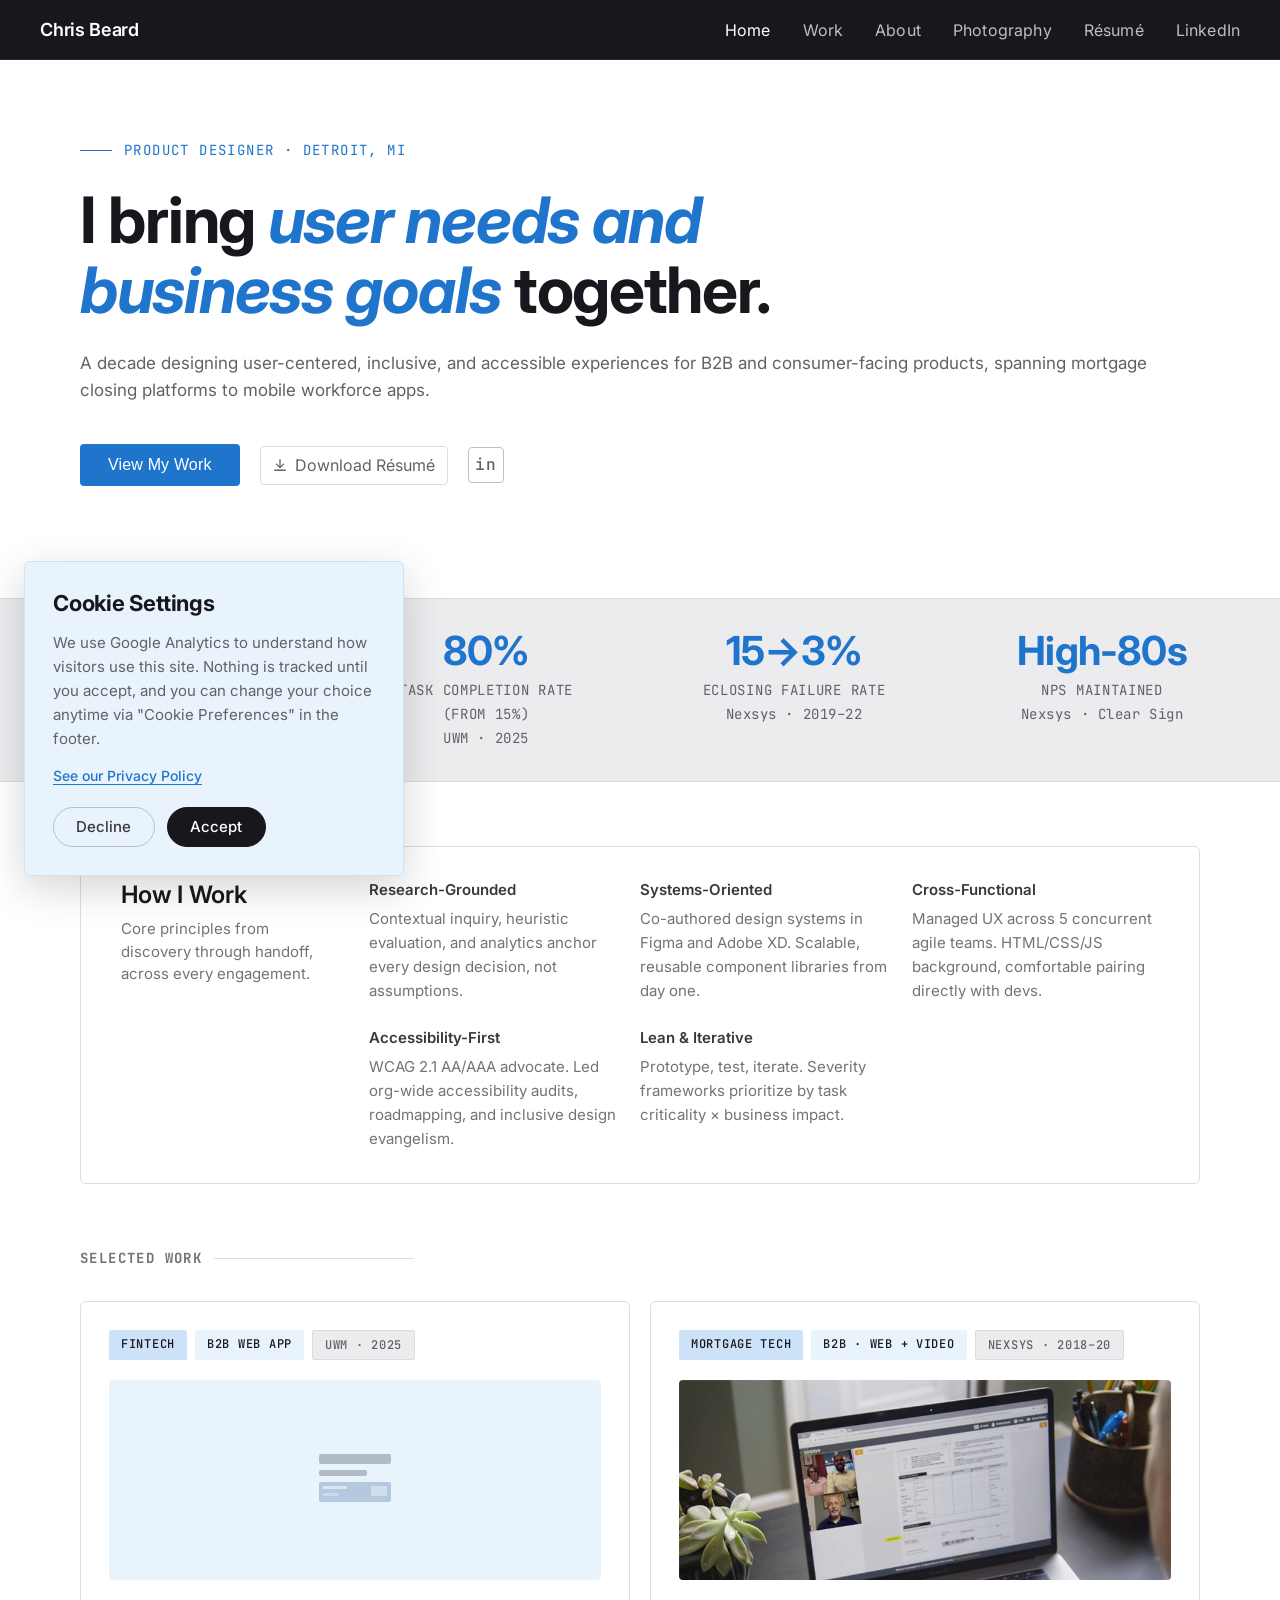
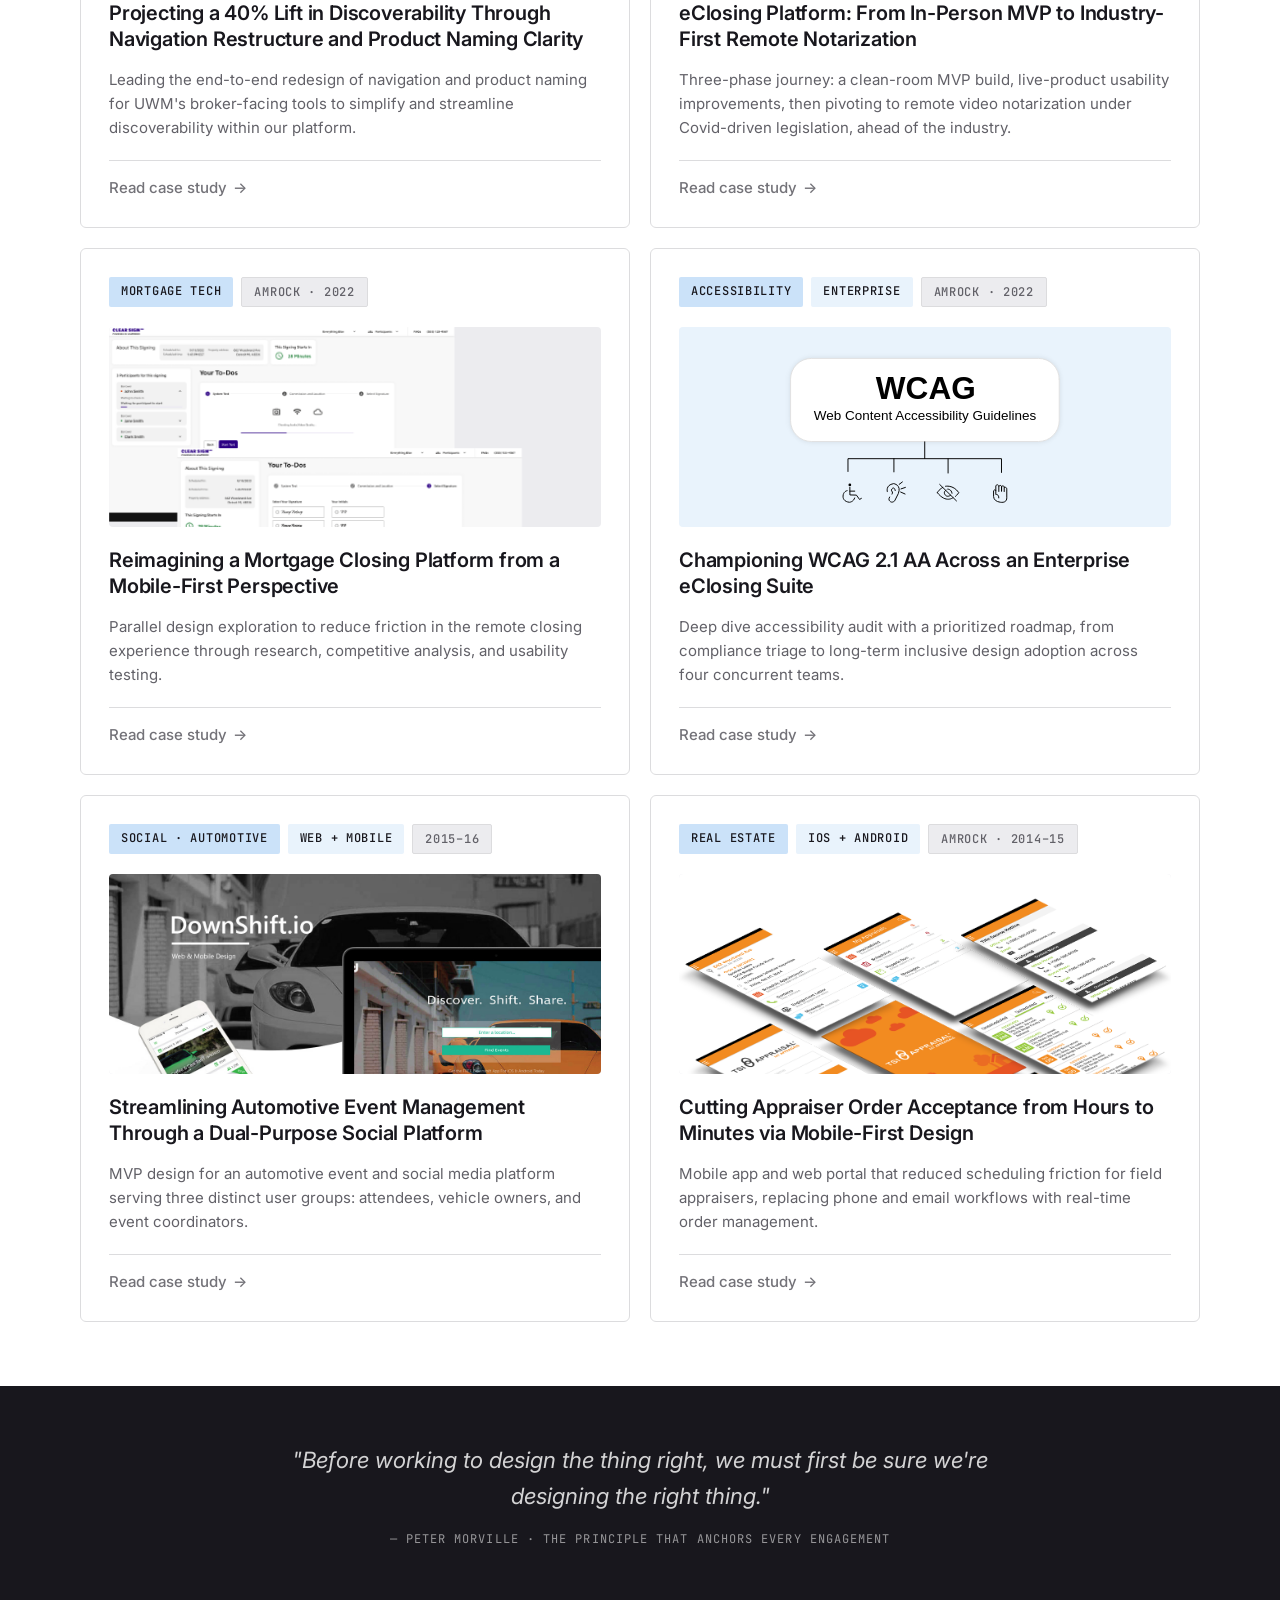
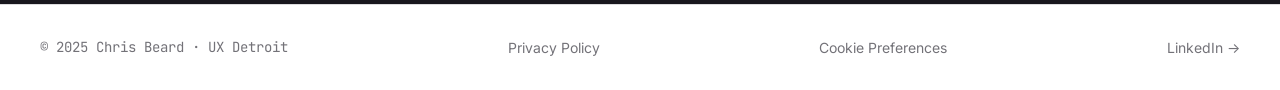
==== index.html @ 6bd54cd8 "About page, Renovation Page, hackathon pages, and update images" ====
<!DOCTYPE html>
<html lang="en">
<head>
<meta charset="UTF-8">
<meta name="viewport" content="width=device-width, initial-scale=1.0">
<!-- Google tag (gtag.js) -->
<script async src="https://www.googletagmanager.com/gtag/js?id=G-MFQD566YZS"></script>
<script>
  window.dataLayer = window.dataLayer || [];
  function gtag(){dataLayer.push(arguments);}
  var storedConsent;
  try { storedConsent = localStorage.getItem('cookie-consent'); } catch (e) {}
  gtag('consent', 'default', { analytics_storage: storedConsent === 'granted' ? 'granted' : 'denied' });
  gtag('js', new Date());
  gtag('config', 'G-MFQD566YZS');
</script>
<title>Chris Beard, UX Designer</title>
<link rel="preconnect" href="https://fonts.googleapis.com">
<link rel="preconnect" href="https://fonts.gstatic.com" crossorigin>
<link href="https://fonts.googleapis.com/css2?family=Inter:ital,wght@0,300;0,400;0,500;0,600;0,700;1,400;1,600&family=JetBrains+Mono:ital,wght@0,400;0,500;1,400&display=swap" rel="stylesheet">
<link rel="stylesheet" href="styles.css">
</head>
<body>

<a class="skip-nav" href="#main-content">Skip to main content</a>

<nav aria-label="Main navigation">
  <div class="nav-inner">
  <a class="nav-logo" href="index.html">Chris Beard</a>
  <button class="nav-toggle" type="button" aria-expanded="false" aria-controls="nav-links" aria-label="Open menu">
    <span class="nav-toggle-bar"></span>
    <span class="nav-toggle-bar"></span>
    <span class="nav-toggle-bar"></span>
  </button>
  <ul class="nav-links" id="nav-links">
    <li><a href="index.html" aria-current="page" class="nav-active">Home</a></li>
    <li><a href="work.html">Work</a></li>
    <li><a href="about.html">About</a></li>
    <li><a href="photography.html">Photography</a></li>
    <li><a href="resume.html">Résumé</a></li>
    <li><a href="https://www.linkedin.com/in/beard02/" target="_blank" rel="noopener">LinkedIn</a></li>
  </ul>
  </div>
</nav>

<main id="main-content">

  <section class="hero">
    <p class="hero-eyebrow animate-in">Product Designer · Detroit, MI</p>
    <h1 class="hero-h1 animate-in delay-1">I bring <em>user needs and business goals</em> together.</h1>
    <p class="hero-sub animate-in delay-2">A decade designing user-centered, inclusive, and accessible experiences for B2B and consumer-facing products, spanning mortgage closing platforms to mobile workforce apps.</p>
    <div class="hero-actions animate-in delay-3">
      <button class="btn-primary" type="button" onclick="location.href='work.html'">View My Work</button>
      <a class="btn-ghost" href="https://cdn.prod.website-files.com/657235eab95ad436f5d0ef59/69a52b93fa507fe3a2e2536a_Chris_Beard_Public_Resume.pdf" target="_blank" rel="noopener">
        <svg width="14" height="14" viewBox="0 0 16 16" fill="none"><path d="M2 14h12M8 2v8M4 7l4 4 4-4" stroke="currentColor" stroke-width="1.5" stroke-linecap="round" stroke-linejoin="round"/></svg>
        Download Résumé
      </a>
      <div class="hero-social-links">
        <a class="social-link" href="https://www.linkedin.com/in/beard02/" target="_blank" rel="noopener" title="LinkedIn">in</a>
      </div>
    </div>
  </section>

  <!-- METRICS STRIP -->
  <div class="metrics-strip">
    <div class="metrics-inner">
      <div class="metric-item">
        <span class="metric-num">+40%</span>
        <span class="metric-label">Navigation Discoverability</span>
        <span class="metric-co">UWM · 2025</span>
      </div>
      <div class="metric-item">
        <span class="metric-num">80%</span>
        <span class="metric-label">Task completion rate<br>(from 15%)</span>
        <span class="metric-co">UWM · 2025</span>
      </div>
      <div class="metric-item">
        <span class="metric-num">15→3%</span>
        <span class="metric-label">eClosing failure rate</span>
        <span class="metric-co">Nexsys · 2019–22</span>
      </div>
      <div class="metric-item">
        <span class="metric-num">High-80s</span>
        <span class="metric-label">NPS maintained</span>
        <span class="metric-co">Nexsys · Clear Sign</span>
      </div>
    </div>
  </div>

  <!-- BENTO GRID -->
  <section class="bento-section">
    <article class="card how-card">
      <div class="how-card-inner">
        <div>
          <h2 class="how-h2">How I Work</h2>
          <p class="how-sub">Core principles from discovery through handoff, across every engagement.</p>
        </div>
        <div class="how-pillars">
          <div class="pillar">
            <p class="pillar-name">Research-Grounded</p>
            <p class="pillar-desc">Contextual inquiry, heuristic evaluation, and analytics anchor every design decision, not assumptions.</p>
          </div>
          <div class="pillar">
            <p class="pillar-name">Systems-Oriented</p>
            <p class="pillar-desc">Co-authored design systems in Figma and Adobe XD. Scalable, reusable component libraries from day one.</p>
          </div>
          <div class="pillar">
            <p class="pillar-name">Cross-Functional</p>
            <p class="pillar-desc">Managed UX across 5 concurrent agile teams. HTML/CSS/JS background, comfortable pairing directly with devs.</p>
          </div>
          <div class="pillar">
            <p class="pillar-name">Accessibility-First</p>
            <p class="pillar-desc">WCAG 2.1 AA/AAA advocate. Led org-wide accessibility audits, roadmapping, and inclusive design evangelism.</p>
          </div>
          <div class="pillar">
            <p class="pillar-name">Lean & Iterative</p>
            <p class="pillar-desc">Prototype, test, iterate. Severity frameworks prioritize by task criticality × business impact.</p>
          </div>
        </div>
      </div>
    </article>

    <h2 class="section-label">Selected Work</h2>
    <div class="bento-grid">

      <!-- UWM — Large -->
      <article class="card case-card-med" onclick="location.href='cs-uwm.html'" tabindex="0" role="button" aria-label="Read UWM case study" >
        <div class="case-card-inner">
          <div class="card-tag-row">
            <span class="tag tag-industry">Fintech</span>
            <span class="tag tag-platform">B2B Web App</span>
            <span class="tag tag-year">UWM · 2025</span>
          </div>
          <div class="card-thumb card-thumb-large" style="background:#e9f3fc; display:flex; align-items:center; justify-content:center;">
            <svg width="80" height="60" viewBox="0 0 80 60" fill="none" opacity="0.25"><rect x="4" y="4" width="72" height="10" rx="2" fill="#0F1C2E"/><rect x="4" y="20" width="48" height="6" rx="2" fill="#0F1C2E"/><rect x="4" y="32" width="72" height="20" rx="2" fill="#1B4F8A"/><rect x="8" y="36" width="24" height="3" rx="1" fill="#F4F7FB" opacity="0.7"/><rect x="8" y="43" width="16" height="3" rx="1" fill="#F4F7FB" opacity="0.4"/><rect x="56" y="36" width="16" height="10" rx="1" fill="#F4F7FB" opacity="0.5"/></svg>
          </div>
          <h2 class="card-thesis">Projecting a 40% Lift in Discoverability Through Navigation Restructure and Product Naming Clarity</h2>
          <p class="card-summary">Leading the end-to-end redesign of navigation and product naming for UWM's broker-facing tools to simplify and streamline discoverability within our platform.</p>
          <div class="card-cta">Read case study <span class="card-cta-arrow">→</span></div>
        </div>
      </article>

      <!-- Nexsys eClosing Platform -->
      <article class="card case-card-med" onclick="location.href='cs-nexsys.html'" tabindex="0" role="button" aria-label="Read eClosing Platform case study" >
        <div class="case-card-inner">
          <div class="card-tag-row">
            <span class="tag tag-industry">Mortgage Tech</span>
            <span class="tag tag-platform">B2B · Web + Video</span>
            <span class="tag tag-year">Nexsys · 2018–20</span>
          </div>
          <div class="card-thumb">
            <img src="images/nexsys-ron.jpg" alt="A laptop showing a video conference of several people with a document on screen being signed" loading="lazy">
          </div>
          <h2 class="card-thesis">eClosing Platform: From In-Person MVP to Industry-First Remote Notarization</h2>
          <p class="card-summary">Three-phase journey: a clean-room MVP build, live-product usability improvements, then pivoting to remote video notarization under Covid-driven legislation, ahead of the industry.</p>
          <div class="card-cta">Read case study <span class="card-cta-arrow">→</span></div>
        </div>
      </article>

      <!-- Clear Sign Redesign — Small -->
      <article class="card case-card-med" onclick="location.href='cs-clearsign.html'" tabindex="0" role="button" aria-label="Read Clear Sign Redesign case study" >
        <div class="case-card-inner">
          <div class="card-tag-row">
            <span class="tag tag-industry">Mortgage Tech</span>
            <span class="tag tag-year">Amrock · 2022</span>
          </div>
          <div class="card-thumb">
            <img src="images/clearsign-redesign.png" alt="Several screenshots of the UI for the Clear Sign Redesign" loading="lazy">
          </div>
          <h2 class="card-thesis">Reimagining a Mortgage Closing Platform from a Mobile-First Perspective</h2>
          <p class="card-summary">Parallel design exploration to reduce friction in the remote closing experience through research, competitive analysis, and usability testing.</p>
          <div class="card-cta">Read case study <span class="card-cta-arrow">→</span></div>
        </div>
      </article>

      <!-- WCAG — Medium -->
      <article class="card case-card-med" onclick="location.href='cs-wcag.html'" tabindex="0" role="button" aria-label="Read WCAG Accessibility Audit case study" >
        <div class="case-card-inner">
          <div class="card-tag-row">
            <span class="tag tag-industry">Accessibility</span>
            <span class="tag tag-platform">Enterprise</span>
            <span class="tag tag-year">Amrock · 2022</span>
          </div>
          <div class="card-thumb">
            <img src="images/wcag.svg" alt="Custom graphic showing WCAG Web Content Accessibility Guidelines with accessibility icons" loading="lazy" style="object-fit:contain; background:#e9f3fc; padding:1.5rem;">
          </div>
          <h2 class="card-thesis">Championing WCAG 2.1 AA Across an Enterprise eClosing Suite</h2>
          <p class="card-summary">Deep dive accessibility audit with a prioritized roadmap, from compliance triage to long-term inclusive design adoption across four concurrent teams.</p>
          <div class="card-cta">Read case study <span class="card-cta-arrow">→</span></div>
        </div>
      </article>

      <!-- Downshift — Medium -->
      <article class="card case-card-med" onclick="location.href='cs-downshift.html'" tabindex="0" role="button" aria-label="Read Downshift case study" >
        <div class="case-card-inner">
          <div class="card-tag-row">
            <span class="tag tag-industry">Social · Automotive</span>
            <span class="tag tag-platform">Web + Mobile</span>
            <span class="tag tag-year">2015–16</span>
          </div>
          <div class="card-thumb">
            <img src="images/downshift-hero.jpg" alt="Several screenshots show the website and mobile app of the Downshift.io product" loading="lazy">
          </div>
          <h2 class="card-thesis">Streamlining Automotive Event Management Through a Dual-Purpose Social Platform</h2>
          <p class="card-summary">MVP design for an automotive event and social media platform serving three distinct user groups: attendees, vehicle owners, and event coordinators.</p>
          <div class="card-cta">Read case study <span class="card-cta-arrow">→</span></div>
        </div>
      </article>

      <!-- My Appraisals — Medium -->
      <article class="card case-card-med" onclick="location.href='cs-appraisals.html'" tabindex="0" role="button" aria-label="Read My Appraisals case study" >
        <div class="case-card-inner">
          <div class="card-tag-row">
            <span class="tag tag-industry">Real Estate</span>
            <span class="tag tag-platform">iOS + Android</span>
            <span class="tag tag-year">Amrock · 2014–15</span>
          </div>
          <div class="card-thumb">
            <img src="images/myappraisals-hero.png" alt="Several screenshots of the mobile version of the My Appraisals app" loading="lazy">
          </div>
          <h2 class="card-thesis">Cutting Appraiser Order Acceptance from Hours to Minutes via Mobile-First Design</h2>
          <p class="card-summary">Mobile app and web portal that reduced scheduling friction for field appraisers, replacing phone and email workflows with real-time order management.</p>
          <div class="card-cta">Read case study <span class="card-cta-arrow">→</span></div>
        </div>
      </article>

    </div>
  </section>

  <div class="quote-strip">
    <p class="quote-text">"Before working to design the thing right, we must first be sure we're designing the right thing."</p>
    <p class="quote-attr">— Peter Morville · The principle that anchors every engagement</p>
  </div>
</main>
<footer aria-label="Site footer">
  <div class="footer-inner">
    <span class="footer-copy">© 2025 Chris Beard · UX Detroit</span>
    <a class="footer-link" href="privacy.html">Privacy Policy</a>
    <button class="footer-link cookie-prefs-link" type="button">Cookie Preferences</button>
    <a class="footer-link" href="https://www.linkedin.com/in/beard02/" target="_blank" rel="noopener">LinkedIn →</a>
  </div>
</footer>
<div id="cookie-banner" class="cookie-banner" role="region" aria-label="Cookie consent" hidden>
  <p class="cookie-banner-title">Cookie Settings</p>
  <p class="cookie-banner-text">We use Google Analytics to understand how visitors use this site. Nothing is tracked until you accept, and you can change your choice anytime via "Cookie Preferences" in the footer.</p>
  <a class="cookie-banner-link" href="privacy.html">See our Privacy Policy</a>
  <div class="cookie-banner-actions">
    <button id="cookie-decline" class="cookie-btn" type="button">Decline</button>
    <button id="cookie-accept" class="cookie-btn cookie-btn-accept" type="button">Accept</button>
  </div>
</div>
<script src="nav.js"></script>
<script src="consent.js"></script>
</body>
</html>
---- styles.css ----
:root {
    /* ── Pajamas backgrounds ── */
    --bg: #ffffff;           /* neutral.0   – page background   */
    --bg-card: #ffffff;      /* neutral.0   – card / surface    */
    --bg-warm: #ececef;      /* neutral.50  – subtle section bg */
    --bg-blue-light: hsl(210 100% 96% / 1);
    --bg-dark: #18171d;      /* neutral.950 – dark hero / quote */

    /* ── Pajamas text ── */
    --ink: #3a383f;          /* neutral.800 – default text      */
    --ink-2: #626168;        /* neutral.600 – subtle text       */
    --ink-3: #737278;        /* neutral.500 – muted text        */
    --heading: #18171d;      /* neutral.950 – heading text      */

    /* ── Pajamas accent (blue.500) ── */
    --accent: #1f75cb;
    --accent-hover: #2f68b4; /* blue.600 */
    --accent-light: #cbe2f9; /* blue.100 */
    --accent-2: #1f75cb;
    --accent-2-light: #e9f3fc; /* blue.50 */

    /* ── Pajamas borders ── */
    --border: #dcdcde;       /* neutral.100 */
    --border-strong: #bfbfc3; /* neutral.200 */

    /* ── Geometry ── */
    --radius: 4px;
    --radius-lg: 6px;

    /* ── Pajamas typography ── */
    --font-display: 'GitLab Sans', 'Inter', -apple-system, BlinkMacSystemFont, 'Segoe UI', Roboto, 'Noto Sans', sans-serif;
    --font-body:    'GitLab Sans', 'Inter', -apple-system, BlinkMacSystemFont, 'Segoe UI', Roboto, 'Noto Sans', sans-serif;
    --font-mono:    'GitLab Mono', 'JetBrains Mono', 'Menlo', 'DejaVu Sans Mono', 'Liberation Mono', 'Consolas', monospace;

    --transition: 0.22s cubic-bezier(0.4,0,0.2,1);
  }

  *, *::before, *::after { box-sizing: border-box; margin: 0; padding: 0; }
  html { scroll-behavior: smooth; }

  body {
    font-family: var(--font-body);
    background: var(--bg);
    color: var(--ink);
    font-size: 16px;
    line-height: 1.5;
    -webkit-font-smoothing: antialiased;
  }

  /* ── WCAG 2.0 AA FOCUS & ACCESSIBILITY ── */
  .skip-nav {
    position: absolute;
    top: -100%;
    left: 1rem;
    z-index: 9999;
    background: var(--accent);
    color: #ffffff;
    padding: 0.6rem 1.2rem;
    border-radius: var(--radius);
    font-size: 1rem;
    font-weight: 500;
    text-decoration: none;
    transition: top 0s;
  }
  .skip-nav:focus { top: 0.75rem; outline: 3px solid #18171d; outline-offset: 2px; }

  a:focus-visible, button:focus-visible, [role="button"]:focus-visible, [tabindex]:focus-visible {
    outline: 3px solid var(--accent);
    outline-offset: 3px;
    border-radius: var(--radius);
  }
  a:focus:not(:focus-visible), button:focus:not(:focus-visible) { outline: none; }
  .card:focus-visible, .work-card-btn:focus-visible { outline: 3px solid var(--accent); outline-offset: 2px; }
  .cs-body-text a, .resume-sub a { text-decoration: underline; text-underline-offset: 3px; }

  /* ── NAV ── */
  nav {
    position: sticky; top: 0; z-index: 100;
    background: var(--bg-dark);
    border-bottom: 1px solid rgba(255,255,255,0.08);
    padding: 0 2.5rem;
    height: 60px;
  }
  .nav-inner {
    max-width: 1200px;
    margin: 0 auto;
    height: 100%;
    display: flex; align-items: center; justify-content: space-between;
  }
  .nav-logo {
    font-family: var(--font-display); font-size: 1.125rem; font-weight: 600;
    color: #ffffff; text-decoration: none; letter-spacing: -0.01em; cursor: pointer;
  }
  .nav-links { display: flex; gap: 2rem; list-style: none; align-items: center; }
  .nav-links a {
    font-size: 1rem; font-weight: 400; color: rgba(255,255,255,0.72);
    text-decoration: none; letter-spacing: 0.01em;
    transition: color var(--transition); cursor: pointer;
  }
  .nav-links a:hover { color: #ffffff; }

  .nav-toggle {
    display: none;
    flex-direction: column;
    justify-content: center;
    align-items: center;
    gap: 5px;
    width: 36px;
    height: 36px;
    padding: 0;
    border: none;
    background: transparent;
    cursor: pointer;
  }
  .nav-toggle-bar {
    display: block;
    width: 20px;
    height: 2px;
    background: #ffffff;
    border-radius: 1px;
    transition: transform var(--transition), opacity var(--transition);
  }
  .nav-toggle[aria-expanded="true"] .nav-toggle-bar:nth-child(1) { transform: translateY(7px) rotate(45deg); }
  .nav-toggle[aria-expanded="true"] .nav-toggle-bar:nth-child(2) { opacity: 0; }
  .nav-toggle[aria-expanded="true"] .nav-toggle-bar:nth-child(3) { transform: translateY(-7px) rotate(-45deg); }

  .nav-cta {
    background: var(--accent) !important; color: #ffffff !important;
    padding: 0.45rem 1.1rem !important; border-radius: var(--radius) !important;
    font-weight: 500 !important; font-size: 1rem !important;
    letter-spacing: 0.01em !important; transition: background var(--transition) !important;
  }
  .nav-cta:hover { background: var(--accent-hover) !important; color: #ffffff !important; }

  /* ── PAGES ── */
  .page { display: none; }
  .page.active { display: block; }

  /* ── HERO ── */
  .hero { padding: 5rem 2.5rem 3rem; max-width: 1200px; margin: 0 auto; }
  .hero-eyebrow {
    font-family: var(--font-mono); font-size: 0.875rem; letter-spacing: 0.10em;
    color: var(--accent); text-transform: uppercase; margin-bottom: 1.5rem;
    display: flex; align-items: center; gap: 0.75rem;
  }
  .hero-eyebrow::before { content: ''; display: inline-block; width: 32px; height: 1px; background: var(--accent); }
  .hero-h1 {
    font-family: var(--font-display); font-size: clamp(2.6rem, 5vw, 4.2rem);
    font-weight: 700; line-height: 1.1; letter-spacing: -0.02em;
    color: var(--heading); max-width: 820px; margin-bottom: 1.5rem;
  }
  .hero-h1 em { font-style: italic; color: var(--accent); }
  .hero-sub {
    font-size: 1.0625rem; color: var(--ink-2);
    line-height: 1.6; margin-bottom: 2.5rem; font-weight: 400;
  }
  .hero-actions { display: flex; align-items: center; gap: 1.25rem; flex-wrap: wrap; margin-bottom: 4rem; }
  .btn-primary {
    background: var(--accent); color: #ffffff; padding: 0.75rem 1.75rem;
    border-radius: var(--radius); font-size: 1rem; font-weight: 500;
    text-decoration: none; letter-spacing: 0.01em;
    transition: background var(--transition), transform var(--transition);
    cursor: pointer; border: none; display: inline-block;
  }
  .btn-primary:hover { background: var(--accent-hover); transform: translateY(-1px); }
  .btn-ghost {
    color: var(--ink-2); font-size: 1rem; text-decoration: none;
    display: flex; align-items: center; gap: 0.5rem;
    transition: color var(--transition), background var(--transition);
    cursor: pointer; border: 1px solid var(--border); background: transparent;
    padding: 0.4rem 0.75rem; border-radius: var(--radius);
  }
  .btn-ghost:hover { color: var(--accent); border-color: var(--accent); background: var(--accent-2-light); border-radius: var(--radius); }
  .hero-with-portrait { display: grid; grid-template-columns: 1.1fr 0.9fr; gap: 3rem; align-items: center; }
  .hero-with-portrait .hero-actions { margin-bottom: 0; }
  .hero-portrait { width: 100%; aspect-ratio: 3 / 4; border-radius: var(--radius-lg); overflow: hidden; }
  .hero-portrait img { width: 100%; height: 100%; object-fit: cover; display: block; filter: grayscale(1); }
  .hero-social-links { display: flex; gap: 1rem; align-items: center; }
  .social-link {
    width: 36px; height: 36px; border: 1px solid var(--border-strong);
    border-radius: var(--radius); display: flex; align-items: center; justify-content: center;
    color: var(--ink-2); text-decoration: none; font-size: 1rem;
    font-family: var(--font-mono); font-weight: 500; letter-spacing: 0.02em;
    transition: all var(--transition); cursor: pointer;
  }
  .social-link:hover { border-color: var(--accent); color: var(--accent); background: var(--accent-light); }

  /* ── METRICS STRIP ── */
  .metrics-strip {
    border-top: 1px solid var(--border); border-bottom: 1px solid var(--border);
    padding: 2rem 2.5rem; background: var(--bg-warm); overflow-x: auto;
  }
  .metrics-inner {
    max-width: 1200px; margin: 0 auto;
    display: grid; grid-template-columns: repeat(4, 1fr); gap: 2rem;
  }
  .metric-item { text-align: center; }
  .metric-num {
    font-family: var(--font-display); font-size: 2.5rem; font-weight: 700;
    letter-spacing: -0.02em; color: var(--accent); line-height: 1;
    display: block; margin-bottom: 0.35rem;
  }
  .metric-label { font-size: 0.875rem; color: var(--ink-2); font-family: var(--font-mono); letter-spacing: 0.05em; text-transform: uppercase; line-height: 1.4; }
  .metric-co { font-size: 0.875rem; color: var(--ink-2); margin-top: 0.2rem; display: block; font-family: var(--font-mono); letter-spacing: 0.04em; }

  /* ── BENTO GRID ── */
  .bento-section { padding: 4rem 2.5rem; max-width: 1200px; margin: 0 auto; }
  .section-label {
    font-family: var(--font-mono); font-size: 0.875rem; letter-spacing: 0.10em;
    color: var(--ink-3); text-transform: uppercase; margin-bottom: 2rem;
    display: flex; align-items: center; gap: 0.75rem;
  }
  .section-label::after { content: ''; flex: 1; height: 1px; background: var(--border); max-width: 200px; }
  .bento-grid { display: grid; grid-template-columns: repeat(12, 1fr); gap: 1.25rem; }

  /* ── CARDS ── */
  .card {
    background: var(--bg-card); border: 1px solid var(--border);
    border-radius: var(--radius-lg); overflow: hidden; position: relative;
    transition: border-color var(--transition), transform var(--transition), box-shadow var(--transition);
  }
  .card:hover { border-color: var(--border-strong); transform: translateY(-2px); box-shadow: 0 8px 24px rgba(5,5,6,0.08); }
  .case-card { grid-column: span 4; cursor: pointer; }
  .case-card-large { grid-column: span 8; cursor: pointer; }
  .case-card-med { grid-column: span 6; cursor: pointer; }
  .case-card-inner { padding: 1.75rem; height: 100%; display: flex; flex-direction: column; }

  .card-tag-row { display: flex; gap: 0.5rem; flex-wrap: wrap; margin-bottom: 1.25rem; }
  .tag {
    font-family: var(--font-mono); font-size: 0.75rem; letter-spacing: 0.06em;
    text-transform: uppercase; padding: 0.3rem 0.75rem; border-radius: 2px; font-weight: 500;
  }
  .tag-industry { background: var(--accent-light); color: var(--heading); }
  .tag-platform { background: var(--accent-2-light); color: var(--heading); }
  .tag-year { background: var(--bg-warm); color: var(--ink-2); border: 1px solid var(--border); }

  .card-thumb {
    width: 100%; height: 200px; background: var(--bg-warm); border-radius: var(--radius);
    margin-bottom: 1.25rem; overflow: hidden; position: relative;
  }
  .card-thumb img { width: 100%; height: 100%; object-fit: cover; object-position: top; display: block; }
  .card-thesis {
    font-family: var(--font-display); font-size: 1.25rem; font-weight: 600;
    line-height: 1.3; letter-spacing: -0.01em; color: var(--heading); margin-bottom: 1rem; flex: 1;
  }
  .card-summary { font-size: 0.9375rem; color: var(--ink-2); line-height: 1.6; margin-bottom: 1.25rem; }
  .card-metric-pill {
    display: inline-flex; align-items: center; gap: 0.4rem;
    background: var(--bg-card); border: 1px solid var(--border); border-radius: 2rem;
    padding: 0.3rem 0.8rem; font-family: var(--font-mono); font-size: 0.75rem;
    font-weight: 500; color: var(--accent); margin-right: 0.4rem; margin-bottom: 0.4rem;
  }
  .card-cta {
    display: flex; align-items: center; gap: 0.4rem; font-size: 0.9375rem; font-weight: 500;
    color: var(--ink-3); margin-top: auto; padding-top: 1rem;
    border-top: 1px solid var(--border); transition: color var(--transition);
    text-decoration: none; cursor: pointer;
  }
  .card:hover .card-cta { color: var(--accent); }
  .card-cta-arrow { transition: transform var(--transition); }
  .card:hover .card-cta-arrow { transform: translateX(3px); }

  .nda-card {
    background: var(--bg-warm); border: 1px dashed var(--border-strong);
    display: flex; align-items: center; justify-content: center;
    flex-direction: column; padding: 2rem; text-align: center; gap: 0.75rem;
  }
  .nda-label { font-family: var(--font-mono); font-size: 0.75rem; letter-spacing: 0.09em; text-transform: uppercase; color: var(--ink-2); }
  .nda-title { font-family: var(--font-display); font-size: 1.125rem; font-weight: 600; color: var(--ink-2); line-height: 1.3; }
  .nda-sub { font-size: 0.9375rem; color: var(--ink-2); }

  /* ── HOW I WORK ── */
  .how-card { grid-column: span 12; margin: 0 0 4rem;}
  .how-card:hover { border-color: var(--border); transform: none; box-shadow: none; }
  .how-card-inner { padding: 2rem 2.5rem; display: grid; grid-template-columns: 200px 1fr; gap: 3rem; align-items: start; }
  .how-h2 { font-family: var(--font-display); font-size: 1.5rem; font-weight: 600; line-height: 1.3; letter-spacing: -0.01em; color: var(--heading); }
  .how-sub { font-size: 0.9375rem; color: var(--ink-3); margin-top: 0.5rem; line-height: 1.5; }
  .how-pillars { display: grid; grid-template-columns: repeat(auto-fit, minmax(180px, 1fr)); gap: 1.5rem; }
  .pillar-name { font-size: 0.9375rem; font-weight: 600; color: var(--ink); margin-bottom: 0.35rem; }
  .pillar-desc { font-size: 0.9375rem; color: var(--ink-3); line-height: 1.6; }

  /* ── BOOK CAROUSEL ── */
  .books-section { padding-top: 0; }
  .book-carousel-wrap { position: relative; display: flex; align-items: center; gap: 0.75rem; }
  .book-carousel {
    display: flex; gap: 1.5rem; overflow-x: auto; scroll-snap-type: x proximity;
    padding: 0.25rem 0.25rem 1rem; scrollbar-width: none;
    cursor: grab; touch-action: pan-x; -webkit-user-select: none; user-select: none;
    -webkit-mask-image: linear-gradient(to right, transparent 0, black 20px, black calc(100% - 20px), transparent 100%);
    mask-image: linear-gradient(to right, transparent 0, black 20px, black calc(100% - 20px), transparent 100%);
  }
  .book-carousel::-webkit-scrollbar { display: none; }
  .book-carousel.is-dragging { cursor: grabbing; scroll-snap-type: none; user-select: none; }
  .book-carousel.is-dragging .book-card { pointer-events: none; }
  .book-card { flex: 0 0 150px; scroll-snap-align: start; display: block; color: inherit; text-decoration: none; }
  .book-card:hover .book-title { color: var(--accent); }
  .book-cover {
    width: 150px; height: 225px; border-radius: var(--radius); overflow: hidden;
    border: 1px solid var(--border); background: var(--bg-warm);
    box-shadow: 0 1px 2px rgba(5,5,6,0.06); transition: transform var(--transition), box-shadow var(--transition);
  }
  .book-card:hover .book-cover { transform: translateY(-3px); box-shadow: 0 8px 20px rgba(5,5,6,0.12); }
  .book-cover img { width: 100%; height: 100%; object-fit: cover; display: block; }
  .book-cover-placeholder {
    width: 100%; height: 100%; display: flex; flex-direction: column;
    align-items: center; justify-content: center; text-align: center;
    background: var(--accent-2-light); padding: 1rem; gap: 0.5rem;
  }
  .book-cover-placeholder-title { font-family: var(--font-display); font-size: 0.8125rem; font-weight: 600; color: var(--heading); line-height: 1.3; }
  .book-cover-placeholder-author { font-family: var(--font-mono); font-size: 0.6875rem; color: var(--ink-2); }
  .book-title { font-size: 0.8125rem; font-weight: 600; color: var(--ink); margin-top: 0.75rem; line-height: 1.35; }
  .book-author { font-size: 0.75rem; color: var(--ink-3); margin-top: 0.15rem; }
  .book-carousel-btn {
    flex: 0 0 auto; width: 44px; height: 44px; border-radius: 50%;
    border: 1px solid var(--border-strong); background: var(--bg-card); color: var(--ink);
    font-size: 1.25rem; line-height: 1; cursor: pointer; display: flex;
    align-items: center; justify-content: center; box-shadow: 0 1px 3px rgba(5,5,6,0.08);
    transition: background var(--transition), border-color var(--transition), color var(--transition), transform var(--transition), box-shadow var(--transition);
  }
  .book-carousel-btn:hover { background: var(--accent); border-color: var(--accent); color: #fff; transform: translateY(-2px); box-shadow: 0 8px 18px rgba(27,79,138,0.28); }
  .book-carousel-btn:active { transform: translateY(0) scale(0.92); box-shadow: 0 1px 3px rgba(5,5,6,0.08); }
  .book-carousel-btn:focus-visible { outline: 3px solid var(--accent); outline-offset: 2px; }
  .book-carousel-btn:disabled { opacity: 0.35; cursor: default; transform: none; box-shadow: none; }
  .book-carousel-btn:disabled:hover { background: var(--bg-card); border-color: var(--border-strong); color: var(--ink); transform: none; box-shadow: none; }

  /* ── QUOTE STRIP ── */
  .quote-strip { background: var(--bg-dark); padding: 3.5rem 2.5rem; text-align: center; }
  .quote-text {
    font-family: var(--font-display); font-size: clamp(1.1rem, 2.5vw, 1.4rem);
    font-weight: 400; font-style: italic; color: rgba(255,255,255,0.9);
    max-width: 700px; margin: 0 auto 1rem; line-height: 1.6; opacity: 0.9;
  }
  .quote-attr { font-family: var(--font-mono); font-size: 0.75rem; letter-spacing: 0.09em; text-transform: uppercase; color: rgba(255,255,255,0.55); }

  /* ── FOOTER ── */
  footer { border-top: 1px solid var(--border); padding: 2rem 2.5rem; }
  .footer-inner { max-width: 1200px; margin: 0 auto; display: flex; align-items: center; justify-content: space-between; }
  .footer-copy { font-size: 0.875rem; color: var(--ink-3); font-family: var(--font-mono); }
  .footer-link { font-size: 0.875rem; color: var(--ink-3); text-decoration: none; transition: color var(--transition); }
  .footer-link:hover { color: var(--accent); }

  /* ── PHOTOGRAPHY PAGE ── */
  .photo-hero { padding: 4rem 2.5rem 3rem; max-width: 1200px; margin: 0 auto; display: grid; grid-template-columns: 1.1fr 0.9fr; gap: 3rem; align-items: center; }
  .photo-hero-text .hero-h1 { font-size: clamp(2.25rem, 4vw, 3.5rem); }
  .photo-hero-text p { font-size: 1.0625rem; color: var(--ink-2); line-height: 1.6; margin-bottom: 1rem; }
  .photo-hero-text p:last-child { margin-bottom: 0; }
  .photo-hero-media { width: 100%; aspect-ratio: 4 / 5; border-radius: var(--radius-lg); overflow: hidden; box-shadow: 0 24px 48px -20px rgba(11 34 62 / 35%); }
  .photo-hero-media img { width: 100%; height: 100%; object-fit: cover; display: block; }
  .photo-stats.metrics-strip { background: none; }
  .photo-stats .metrics-inner { grid-template-columns: repeat(3, 1fr); gap: 4rem; }
  .photo-stats .metric-item { text-align: left; }
  .photo-stats .metric-num { color: var(--heading); }
  .photo-gallery { padding: 4rem 2.5rem; max-width: 1200px; margin: 0 auto; }
  .photo-gallery-sub { color: var(--ink-2); font-size: 1rem; max-width: 640px; margin: 0.5rem 0 2.5rem; }
  .photo-image-grid { grid-template-columns: repeat(3, 1fr); }
  .photo-image-grid .cs-img-card { aspect-ratio: 3 / 2; border: none; background: none; }
  .photo-image-grid .cs-img-card img { width: 100%; height: 100%; object-fit: cover; }
  .photo-quote { max-width: 1000px; margin: 0 auto; padding: 5rem 2.5rem; text-align: center; }
  .photo-quote-text { font-family: var(--font-display); font-size: clamp(1.25rem, 2.5vw, 1.75rem); font-weight: 600; letter-spacing: -0.01em; color: var(--heading); line-height: 1.5; margin-bottom: 1rem; }
  .photo-quote-attr { font-family: var(--font-mono); font-size: 0.75rem; font-weight: 600; letter-spacing: 0.06em; text-transform: uppercase; color: var(--ink-2); }

  /* ── HOUSE RENOVATION PAGE ── */
  /* Boxed, rounded hero image with the headline overlaid at the bottom, scrimmed for legibility. */
  .house-hero-wrap { max-width: 1200px; margin: 0 auto; padding: 2.5rem 2.5rem 0; }
  .house-back { display: inline-flex; align-items: center; gap: 0.4rem; font-size: 0.9375rem; font-weight: 600; color: var(--ink-2); text-decoration: underline; text-underline-offset: 3px; margin: 0 0 1.5rem -0.65rem; padding: 0.35rem 0.65rem; border-radius: var(--radius); transition: color var(--transition), background var(--transition); }
  .house-back:hover { color: var(--accent); background: var(--bg-warm); }
  .house-hero { position: relative; width: 100%; aspect-ratio: 16 / 9; border-radius: 40px; overflow: hidden; margin-bottom: 3.5rem; }
  .house-hero-media { position: absolute; inset: 0; }
  .house-hero-media img { width: 100%; height: 100%; object-fit: cover; display: block; filter: grayscale(1); }
  /* Dense through the bottom slice where the (now short) text sits, fading out quickly so more of the image reads clearly above it. */
  .house-hero::after { content: ''; position: absolute; inset: 0; background: linear-gradient(to top, rgba(8,10,14,0.92) 0%, rgba(8,10,14,0.8) 30%, rgba(8,10,14,0.3) 45%, rgba(8,10,14,0) 60%); pointer-events: none; }
  .house-hero-text { position: relative; z-index: 1; height: 100%; padding: 2.5rem 2.5rem 3rem; display: flex; flex-direction: column; justify-content: flex-end; }
  .house-hero-text .hero-eyebrow { color: rgba(255,255,255,0.75); }
  .house-hero-text .hero-eyebrow::before { background: #63a6e9; }
  .house-hero-text .hero-h1 { font-size: clamp(2.25rem, 4.5vw, 4rem); color: #fff; max-width: 760px; margin-bottom: 0; }
  .house-stats.metrics-strip { background: none; }
  .house-stats .metrics-inner { grid-template-columns: repeat(3, 1fr); gap: 4rem; }
  .house-stats .metric-item { text-align: left; }
  .house-stats .metric-num { color: var(--heading); }
  .house-gallery { padding: 4rem 2.5rem; max-width: 1200px; margin: 0 auto; }
  .house-gallery-sub { color: var(--ink-2); font-size: 1rem; line-height: 1.6; margin: 0.5rem 0 2.5rem; }
  .house-gallery-sub p { margin-bottom: 1rem; }
  .house-gallery-sub p:last-child { margin-bottom: 0; }
  .house-image-grid { grid-template-columns: repeat(3, 1fr); }
  .house-image-grid .cs-img-card { aspect-ratio: 3 / 2; border: none; background: none; }
  .house-image-grid .cs-img-card img { width: 100%; height: 100%; object-fit: cover; }
  .house-quote { max-width: 1000px; margin: 0 auto; padding: 5rem 2.5rem; text-align: center; }
  .house-quote-text { font-family: var(--font-display); font-size: clamp(1.25rem, 2.5vw, 1.75rem); font-weight: 600; letter-spacing: -0.01em; color: var(--heading); line-height: 1.5; margin-bottom: 1rem; }
  .house-quote-attr { font-family: var(--font-mono); font-size: 0.75rem; font-weight: 600; letter-spacing: 0.06em; text-transform: uppercase; color: var(--ink-2); }

  /* ── WORK INDEX PAGE ── */
  .work-header { padding: 4rem 2.5rem 2rem; max-width: 1200px; margin: 0 auto; border-bottom: 1px solid var(--border); margin-bottom: 3rem; }
  .work-h1 { font-family: var(--font-display); font-size: clamp(2rem, 4vw, 3rem); font-weight: 700; letter-spacing: -0.02em; line-height: 1.1; margin-bottom: 1rem; max-width: 600px; color: var(--heading); }
  .work-sub { color: var(--ink-2); font-size: 1rem; max-width: 520px; font-weight: 400; }
  .work-list { max-width: 1200px; margin: 0 auto; padding: 0 2.5rem 4rem; display: flex; flex-direction: column; gap: 1.5rem; }

  .work-card {
    display: grid; grid-template-columns: 1.2fr 1fr; align-items: center; gap: 2.5rem;
    background: var(--bg-blue-light); border: 1px solid hsl(210 100% 94% / 1); border-radius: 1.5rem; padding: 2.75rem;
  }

  .work-card-co { font-family: var(--font-mono); font-size: 0.75rem; letter-spacing: 0.08em; text-transform: uppercase; color: var(--ink-3); margin-bottom: 0.85rem; }
  .work-card-title {
    font-family: var(--font-display); font-size: clamp(1.375rem, 2.2vw, 1.75rem); font-weight: 700;
    letter-spacing: -0.015em; line-height: 1.25; color: var(--heading); margin-bottom: 0.9rem;
  }
  .work-card-desc { font-size: 1rem; color: var(--ink-2); line-height: 1.6; max-width: 46ch; margin-bottom: 1.5rem; }

  .work-card-tags { display: flex; gap: 0.5rem; flex-wrap: wrap; margin-bottom: 1.75rem; }
  .pill-tag {
    font-family: var(--font-mono); font-size: 0.75rem; letter-spacing: 0.03em; font-weight: 500;
    color: var(--accent); background: var(--bg-card); border: 1px solid var(--accent-light);
    border-radius: 999px; padding: 0.4rem 0.95rem;
  }

  .work-card-stats { display: flex; gap: 2.25rem; padding-top: 1.5rem; border-top: 1px solid var(--border); margin-bottom: 1.75rem; }
  .work-card-stat-num { display: block; font-family: var(--font-display); font-size: 1.625rem; font-weight: 700; letter-spacing: -0.02em; color: var(--heading); line-height: 1; margin-bottom: 0.4rem; white-space: nowrap; }
  .work-card-stat-label { display: block; font-family: var(--font-mono); font-size: 0.6875rem; letter-spacing: 0.06em; text-transform: uppercase; color: var(--ink-3); white-space: nowrap; }

  .work-card-btn {
    display: inline-flex; align-items: center; gap: 0.5rem; text-decoration: none;
    background: var(--accent); color: #fff; font-weight: 500; font-size: 1rem;
    padding: 0.75rem 1.75rem; border-radius: var(--radius); letter-spacing: 0.01em;
    transition: background var(--transition), transform var(--transition);
  }
  .work-card-btn:hover { background: var(--accent-hover); transform: translateY(-1px); }
  .work-card-btn:hover .work-card-btn-arrow { transform: translateX(3px); }
  .work-card-btn-arrow { display: inline-block; transition: transform var(--transition); }

  .work-card-media {
    border-radius: 0 1.5rem 1.5rem 0; overflow: hidden; background: var(--bg-card);
    display: flex; align-items: center; justify-content: center;
    align-self: stretch; margin: -2.75rem -2.75rem -2.75rem 0;
  }
  .work-card-media img { width: 100%; height: 100%; object-fit: cover; display: block; }

  /* ── CASE STUDY PAGES ── */
  .cs-hero { background: var(--bg-dark); padding: 4rem 2.5rem; position: relative; overflow: hidden; }
  .cs-hero::after { content: ''; position: absolute; bottom: 0; right: 0; width: 400px; height: 400px; background: radial-gradient(circle at center, rgba(31,117,203,0.12) 0%, transparent 70%); pointer-events: none; }
  .cs-hero-inner { max-width: 1200px; margin: 0 auto; position: relative; z-index: 1; }
  .cs-back { display: inline-flex; align-items: center; gap: 0.4rem; font-size: 0.9375rem; color: rgba(255,255,255,0.55); text-decoration: none; margin-bottom: 2rem; cursor: pointer; transition: color var(--transition), background var(--transition); border: none; background: transparent; font-family: var(--font-body); padding: 0.35rem 0.65rem; border-radius: var(--radius); margin-left: -0.65rem; }
  .cs-back:hover { color: rgba(255,255,255,0.9); background: rgba(255,255,255,0.08); }
  .cs-co-label { font-family: var(--font-mono); font-size: 0.75rem; letter-spacing: 0.09em; text-transform: uppercase; color: #63a6e9; margin-bottom: 1rem; }
  .cs-h1 { font-family: var(--font-display); font-size: clamp(1.8rem, 3.5vw, 2.75rem); font-weight: 700; line-height: 1.15; letter-spacing: -0.02em; color: #ffffff; max-width: 780px; margin-bottom: 2rem; }
  .cs-metrics-row { display: flex; gap: 1.5rem; flex-wrap: wrap; margin-top: 2rem; }
  .cs-metric-box { background: rgba(255,255,255,0.06); border: 1px solid rgba(255,255,255,0.12); border-radius: var(--radius); padding: 1rem 1.5rem; min-width: 140px; }
  .cs-metric-num { font-family: var(--font-display); font-size: 2.25rem; font-weight: 700; color: #63a6e9; letter-spacing: -0.02em; line-height: 1; display: block; margin-bottom: 0.3rem; }
  .cs-metric-label { font-family: var(--font-mono); font-size: 0.75rem; letter-spacing: 0.07em; text-transform: uppercase; color: rgba(255,255,255,0.55); line-height: 1.4; }

  .cs-body { max-width: 1200px; margin: 0 auto; padding: 3rem 2.5rem; }
  .cs-section { margin-bottom: 3.5rem; padding-bottom: 3.5rem; border-bottom: 1px solid var(--border); }
  .cs-section:last-child { border-bottom: none; margin-bottom: 0; }
  .cs-section-num { font-family: var(--font-mono); font-size: 0.75rem; letter-spacing: 0.09em; text-transform: uppercase; color: var(--accent); margin-bottom: 0.5rem; }
  .cs-section-title { font-family: var(--font-display); font-size: 1.625rem; font-weight: 600; letter-spacing: -0.01em; color: var(--heading); margin-bottom: 1.25rem; }
  .cs-body-text { font-size: 1rem; color: var(--ink-2); line-height: 1.7; font-weight: 400; }
  .cs-body-text strong { font-weight: 600; color: var(--ink); }
  .cs-body-text + .cs-body-text { margin-top: 1rem; }

  .cs-constraints-grid { display: grid; grid-template-columns: repeat(auto-fit, minmax(220px, 1fr)); gap: 1rem; margin-top: 1.5rem; }
  .cs-constraint-card { background: var(--bg-card); border: 1px solid var(--border); border-radius: var(--radius); padding: 1.25rem; }
  .cs-constraint-label { font-size: 0.9375rem; font-weight: 600; color: var(--heading); margin-bottom: 0.35rem; letter-spacing: 0; }
  .cs-constraint-desc { font-size: 0.9375rem; color: var(--ink-2); line-height: 1.6; }

  /* Failure → Resolution paired cards */
  .cs-constraint-pairs { display: flex; flex-direction: column; gap: 1.25rem; margin-top: 1.5rem; }
  .cs-constraint-pair { display: grid; grid-template-columns: 1fr auto 1fr; align-items: stretch; gap: 1rem; }
  .cs-constraint-pair .cs-constraint-card { margin: 0; }
  .cs-constraint-kicker { display: block; font-family: var(--font-mono); font-size: 0.6875rem; font-weight: 500; letter-spacing: 0.08em; text-transform: uppercase; margin-bottom: 0.5rem; }
  .cs-constraint-card--problem { border-left: 3px solid var(--border-strong); }
  .cs-constraint-card--problem .cs-constraint-kicker { color: var(--ink-3); }
  .cs-constraint-card--resolution { background: var(--accent-2-light); border-color: var(--accent-light); border-left: 3px solid var(--accent); }
  .cs-constraint-card--resolution .cs-constraint-kicker { color: var(--accent); }
  .cs-constraint-connector { display: flex; align-items: center; justify-content: center; color: var(--accent); font-size: 1.25rem; line-height: 1; }
  @media (max-width: 640px) {
    .cs-constraint-pair { grid-template-columns: 1fr; }
    .cs-constraint-connector { transform: rotate(90deg); margin: -0.4rem 0; }
  }

  .method-pills { display: flex; flex-wrap: wrap; gap: 0.5rem; margin: 1.25rem 0; }
  .method-pill { background: var(--bg-card); border: 1px solid var(--border-strong); border-radius: 2rem; padding: 0.4rem 0.9rem; font-size: 0.875rem; font-weight: 400; color: var(--ink-2); font-family: var(--font-mono); letter-spacing: 0.02em; }

  /* ── IMAGE GALLERY ── */
  .cs-image-gallery { margin-top: 1.5rem; }
  .cs-image-hero { width: 100%; border-radius: var(--radius-lg); overflow: hidden; margin-bottom: 1rem; border: 1px solid var(--border); }
  .cs-image-hero img { width: 100%; display: block; }
  .cs-image-grid { display: grid; grid-template-columns: repeat(auto-fill, minmax(280px, 1fr)); gap: 1rem; }
  .cs-image-grid-2 { display: grid; grid-template-columns: repeat(2, 1fr); gap: 1rem; }
  .cs-img-card { border-radius: var(--radius); overflow: hidden; border: 1px solid var(--border); background: var(--bg-warm); cursor: zoom-in; }
  .cs-img-card img { width: 100%; display: block; }
  .cs-image-gallery--compact .cs-image-grid { grid-template-columns: repeat(4, 1fr); }
  .cs-image-gallery--compact .cs-img-card { aspect-ratio: 9 / 16; }
  .cs-image-gallery--compact .cs-img-card img { width: 100%; height: 100%; object-fit: cover; }
  .cs-image-gallery--natural .cs-image-grid { grid-template-columns: repeat(4, 1fr); }
  .cs-image-gallery--natural .cs-img-card { background: none; border: none; }
  .cs-image-gallery--natural .cs-img-card img { height: auto; }
  .cs-img-label { font-family: var(--font-mono); font-size: 0.75rem; letter-spacing: 0.06em; text-transform: uppercase; color: var(--ink-2); padding: 0.6rem 0.75rem; background: var(--bg-warm); border-top: 1px solid var(--border); }
  .cs-image-gallery--thirds .cs-image-grid { grid-template-columns: repeat(3, 1fr); }
  .cs-image-gallery--thirds .cs-img-card { height: 300px; display: flex; align-items: center; justify-content: center; }
  .cs-image-gallery--thirds .cs-img-card img { width: 100%; height: 100%; object-fit: cover; }

  /* ── SEVERITY MATRIX ── */
  .severity-matrix { margin-top: 1.5rem; background: var(--bg-card); border: 1px solid var(--border); border-radius: var(--radius-lg); overflow: hidden; }
  .matrix-header { background: var(--bg-warm); padding: 1rem 1.5rem; border-bottom: 1px solid var(--border); }
  .matrix-header-title { font-family: var(--font-mono); font-size: 0.75rem; letter-spacing: 0.07em; text-transform: uppercase; color: var(--ink-2); }
  .matrix-cell { padding: 0.75rem 1rem; font-size: 0.9375rem; border-right: 1px solid var(--border); border-bottom: 1px solid var(--border); }
  .matrix-cell-head { font-family: var(--font-mono); font-size: 0.75rem; letter-spacing: 0.06em; text-transform: uppercase; color: var(--ink-2); background: var(--bg-warm); }
  .cell-high { background: #fcf1ef; color: #c02f12; font-weight: 500; }
  .cell-med  { background: #fdf1dd; color: #995715; }
  .cell-low  { background: #ecf4ee; color: #2f7549; }

  .cs-handoff-grid { display: grid; grid-template-columns: repeat(auto-fit, minmax(220px, 1fr)); gap: 1rem; margin-top: 1.25rem; }
  .handoff-item { padding: 1.25rem; background: var(--bg-card); border: 1px solid var(--border); border-radius: var(--radius); }
  .handoff-label { font-family: var(--font-mono); font-size: 0.75rem; letter-spacing: 0.07em; text-transform: uppercase; color: var(--ink-3); margin-bottom: 0.5rem; }
  .handoff-val { font-size: 0.9375rem; color: var(--ink-2); line-height: 1.6; }
  .handoff-val strong { color: var(--ink); font-weight: 600; }

  /* ── OUTCOME BOX ── */
  .cs-outcome-box { background: var(--accent-light); border: 1px solid rgba(31,117,203,0.25); border-radius: var(--radius-lg); padding: 1.75rem 2rem; margin-top: 1.5rem; }
  .cs-outcome-title { font-family: var(--font-mono); font-size: 0.75rem; letter-spacing: 0.09em; text-transform: uppercase; color: var(--ink); margin-bottom: 1rem; }
  .cs-outcome-list { list-style: none; display: flex; flex-direction: column; gap: 0.6rem; }
  .cs-outcome-list li { font-size: 1rem; color: var(--ink-2); line-height: 1.7; padding-left: 1.25rem; position: relative; font-weight: 400; }
  .cs-outcome-list li::before { content: '→'; position: absolute; left: 0; color: var(--accent); font-size: 1rem; }
  .cs-outcome-list li strong { font-weight: 600; color: var(--ink); }

  /* ── COMPETITIVE TABLE ── */
  .comp-table-wrap { overflow-x: auto; margin-top: 1.5rem; border-radius: var(--radius-lg); border: 1px solid var(--border); }
  .comp-table { width: 100%; border-collapse: collapse; font-size: 0.9375rem; }
  .comp-table th { background: var(--bg-warm); padding: 0.75rem 1rem; text-align: left; font-family: var(--font-mono); font-size: 0.75rem; letter-spacing: 0.06em; text-transform: uppercase; color: var(--ink-3); border-bottom: 1px solid var(--border); border-right: 1px solid var(--border); font-weight: 500; }
  .comp-table td { padding: 0.75rem 1rem; border-bottom: 1px solid var(--border); border-right: 1px solid var(--border); color: var(--ink-2); line-height: 1.5; vertical-align: top; }
  .comp-table tr:last-child td { border-bottom: none; }
  .comp-table td:last-child, .comp-table th:last-child { border-right: none; }
  .comp-table td:first-child { font-weight: 600; color: var(--ink); }

  /* ── RESUME PAGE ── */
  .resume-header { padding: 4rem 2.5rem 2rem; max-width: 900px; margin: 0 auto; display: flex; justify-content: space-between; align-items: flex-end; border-bottom: 1px solid var(--border); margin-bottom: 2rem; }
  .resume-h1 { font-family: var(--font-display); font-size: clamp(1.8rem, 3vw, 2.5rem); font-weight: 700; letter-spacing: -0.02em; line-height: 1.1; margin-bottom: 0.5rem; color: var(--heading); }
  .resume-sub { font-size: 0.9375rem; color: var(--ink-3); font-weight: 400; }
  .resume-body { max-width: 900px; margin: 0 auto; padding: 0 2.5rem 4rem; }
  .resume-section { margin-bottom: 2.5rem; }
  .resume-section-title { font-family: var(--font-mono); font-size: 0.75rem; letter-spacing: 0.09em; text-transform: uppercase; color: var(--ink-3); margin-bottom: 1.25rem; padding-bottom: 0.75rem; border-bottom: 1px solid var(--border); }
  .resume-entry { padding: 1.25rem 0; border-bottom: 1px solid var(--border); display: grid; grid-template-columns: 180px 1fr; gap: 2rem; }
  .resume-entry:last-child { border-bottom: none; }
  .resume-date { font-family: var(--font-mono); font-size: 0.875rem; color: var(--ink-3); padding-top: 0.2rem; line-height: 1.5; }
  .resume-role { font-size: 1rem; font-weight: 600; color: var(--heading); margin-bottom: 0.2rem; }
  .resume-co { font-size: 0.875rem; color: var(--accent); font-family: var(--font-mono); letter-spacing: 0.04em; margin-bottom: 0.75rem; }
  .resume-co-desc { font-size: 0.9375rem; color: var(--ink-3); font-weight: 400; margin-bottom: 0.75rem; line-height: 1.6; font-style: italic; }
  .resume-bullets { list-style: none; display: flex; flex-direction: column; gap: 0.4rem; }
  .resume-bullets li { font-size: 0.9375rem; color: var(--ink-2); line-height: 1.7; padding-left: 1.25rem; position: relative; font-weight: 400; }
  .resume-bullets li::before { content: '•'; position: absolute; left: 0; color: var(--ink-3); font-size: 1rem; }
  .resume-bullets li strong { font-weight: 600; color: var(--ink); }
  .skills-grid { display: grid; grid-template-columns: repeat(auto-fit, minmax(200px, 1fr)); gap: 1.5rem; }
  .skills-col-stack { display: flex; flex-direction: column; gap: 1.5rem; }
  .skills-col-title { font-size: 0.9375rem; font-weight: 600; color: var(--heading); margin-bottom: 0.75rem; }
  .skill-tags { display: flex; flex-wrap: wrap; gap: 0.4rem; }
  .skill-tag { font-size: 0.875rem; padding: 0.3rem 0.75rem; background: var(--bg-warm); border: 1px solid var(--border); border-radius: 2px; color: var(--ink-2); font-family: var(--font-mono); letter-spacing: 0.03em; }

  /* ── PULL QUOTE ── */
  .cs-pullquote {
    margin: 1.75rem 0 0;
    padding: 1.5rem 1.75rem;
    background: var(--accent-2-light);
    border-left: 3px solid var(--accent);
    border-radius: 0 var(--radius-lg) var(--radius-lg) 0;
  }
  .cs-pullquote-text {
    font-family: var(--font-display);
    font-size: 1rem;
    font-style: italic;
    font-weight: 400;
    color: var(--ink-2);
    line-height: 1.75;
    margin: 0 0 1rem;
  }
  .cs-pullquote-attr {
    display: flex;
    align-items: center;
    justify-content: space-between;
    flex-wrap: wrap;
    gap: 0.5rem;
  }
  .cs-pullquote-source {
    font-family: var(--font-mono);
    font-size: 0.75rem;
    letter-spacing: 0.06em;
    text-transform: uppercase;
    color: var(--ink-3);
  }
  .cs-pullquote-link {
    font-family: var(--font-mono);
    font-size: 0.875rem;
    letter-spacing: 0.04em;
    color: var(--accent-hover);
    text-decoration: none;
    font-weight: 500;
    transition: color var(--transition);
  }
  .cs-pullquote-link:hover { color: var(--heading); }


  @keyframes fadeUp { from { opacity: 0; transform: translateY(16px); } to { opacity: 1; transform: translateY(0); } }
  .animate-in { animation: fadeUp 0.5s ease both; }
  .delay-1 { animation-delay: 0.08s; }
  .delay-2 { animation-delay: 0.16s; }
  .delay-3 { animation-delay: 0.24s; }

  /* ── RESPONSIVE ── */
  @media (max-width: 900px) {
    nav { padding: 0 1.25rem; }
    .nav-links { gap: 1.25rem; }
    .hero { padding: 3rem 1.25rem 2rem; }
    .metrics-strip { padding: 1.5rem 1.25rem; }
    .metrics-inner { grid-template-columns: repeat(2, 1fr); gap: 1.25rem; }
    .bento-section { padding: 2.5rem 1.25rem; }
    .case-card, .case-card-large, .case-card-med { grid-column: span 12; }
    .how-card { grid-column: span 12; }
    .how-card-inner { grid-template-columns: 1fr; gap: 1.5rem; }
    .work-header { padding: 2.5rem 1.25rem 1.5rem; }
    .work-list { padding: 0 1.25rem 3rem; }
    .work-card { grid-template-columns: 1fr; gap: 1.5rem; padding: 1.75rem; }
    .work-card-media { order: -1; aspect-ratio: 16 / 10; align-self: auto; margin: -1.75rem -1.75rem 0; border-radius: 1.5rem 1.5rem 0 0; }
    .cs-hero { padding: 2.5rem 1.25rem; }
    .cs-body { padding: 2rem 1.25rem; }
    .cs-metrics-row { gap: 0.75rem; }
    .resume-header { padding: 2.5rem 1.25rem 1.5rem; flex-direction: column; align-items: flex-start; gap: 1rem; }
    .resume-body { padding: 0 1.25rem 3rem; }
    .resume-entry { grid-template-columns: 1fr; gap: 0.25rem; }
    .skills-grid { grid-template-columns: 1fr; gap: 1rem; }
    .cs-image-grid-2 { grid-template-columns: 1fr; }
    footer { padding: 1.5rem 1.25rem; }
    .footer-inner { flex-direction: column; gap: 0.5rem; align-items: flex-start; }
    .photo-hero { grid-template-columns: 1fr; padding: 2.5rem 1.25rem 1.5rem; gap: 2rem; }
    .photo-hero-media { max-width: 420px; margin: 0 auto; }
    .hero-with-portrait { grid-template-columns: 1fr; gap: 2rem; }
    .hero-with-portrait .hero-portrait { max-width: 320px; margin: 0 auto; order: -1; }
    .photo-stats .metrics-inner { grid-template-columns: 1fr; gap: 1.25rem; }
    .photo-gallery { padding: 2.5rem 1.25rem; }
    .photo-image-grid { grid-template-columns: repeat(2, 1fr); }
    .house-hero-wrap { padding: 1.5rem 1.25rem 0; }
    .house-hero { border-radius: 24px; aspect-ratio: 4 / 3; margin-bottom: 2.5rem; }
    .house-hero-text { padding: 1.5rem 1.25rem 2rem; }
    .house-stats .metrics-inner { grid-template-columns: 1fr; gap: 1.25rem; }
    .house-gallery { padding: 2.5rem 1.25rem; }
    .house-image-grid { grid-template-columns: repeat(2, 1fr); }
  }
  @media (max-width: 640px) {
    .hero-h1 { font-size: 2.25rem; }
    .metrics-inner { grid-template-columns: repeat(2, 1fr); }
    .bento-grid { grid-template-columns: 1fr; }
    .nav-toggle { display: flex; }
    .nav-links {
      display: none;
      position: fixed;
      top: 60px;
      left: 0;
      right: 0;
      flex-direction: column;
      align-items: stretch;
      gap: 0;
      background: var(--bg-dark);
      border-bottom: 1px solid rgba(255,255,255,0.08);
      padding: 0.5rem 1.25rem 1rem;
    }
    .nav-links.nav-links--open { display: flex; }
    .nav-links li { width: 100%; }
    .nav-links a { display: block; padding: 0.85rem 0; }
    .cs-image-grid { grid-template-columns: 1fr; }
    .cs-image-gallery--compact .cs-image-grid { grid-template-columns: repeat(2, 1fr); }
    .cs-image-gallery--natural .cs-image-grid { grid-template-columns: repeat(2, 1fr); }
    .photo-image-grid { grid-template-columns: 1fr; }
    .house-image-grid { grid-template-columns: 1fr; }
    .cs-image-gallery--thirds .cs-image-grid { grid-template-columns: 1fr; }
  }

  /* ── LIGHTBOX ── */
  .lb-overlay {
    display: none;
    position: fixed;
    inset: 0;
    z-index: 9000;
    background: rgba(5,5,6,0.92);
    align-items: center;
    justify-content: center;
    padding: 1.5rem;
    cursor: zoom-out;
  }
  .lb-overlay.open {
    display: flex;
    animation: lbFadeIn 0.22s ease both;
  }
  @keyframes lbFadeIn {
    from { opacity: 0; }
    to   { opacity: 1; }
  }
  .lb-inner {
    position: relative;
    display: flex;
    align-items: center;
    justify-content: center;
    max-width: 92vw;
    max-height: 92vh;
    cursor: default;
  }
  .lb-img {
    max-width: 100%;
    max-height: 88vh;
    border-radius: var(--radius);
    box-shadow: 0 32px 80px rgba(0,0,0,0.6);
    display: block;
    animation: lbImgIn 0.2s ease both;
    user-select: none;
  }
  @keyframes lbImgIn {
    from { opacity: 0; transform: scale(0.96); }
    to   { opacity: 1; transform: scale(1); }
  }
  .lb-close {
    position: fixed;
    top: 1.25rem;
    right: 1.25rem;
    width: 44px;
    height: 44px;
    border-radius: 50%;
    background: rgba(255,255,255,0.10);
    border: 1px solid rgba(255,255,255,0.16);
    color: #ffffff;
    font-size: 1.25rem;
    line-height: 1;
    display: none;
    align-items: center;
    justify-content: center;
    cursor: pointer;
    transition: background 0.18s ease;
    z-index: 9010;
  }
  .lb-overlay.open ~ .lb-close { display: flex; }
  .lb-close:hover { background: rgba(255,255,255,0.20); }
  .lb-close:focus-visible {
    outline: 3px solid var(--accent);
    outline-offset: 3px;
  }
  .lb-prev,
  .lb-next {
    position: fixed;
    top: 50%;
    transform: translateY(-50%);
    width: 48px;
    height: 48px;
    border-radius: 50%;
    background: rgba(255,255,255,0.10);
    border: 1px solid rgba(255,255,255,0.16);
    color: #ffffff;
    font-size: 1.25rem;
    display: none;
    align-items: center;
    justify-content: center;
    cursor: pointer;
    transition: background 0.18s ease, opacity 0.18s ease;
    z-index: 9010;
    user-select: none;
  }
  .lb-overlay.open ~ .lb-prev,
  .lb-overlay.open ~ .lb-next { display: flex; }
  .lb-prev { left: 1.25rem; }
  .lb-next { right: 1.25rem; }
  .lb-prev:hover,
  .lb-next:hover { background: rgba(255,255,255,0.22); }
  .lb-prev:focus-visible,
  .lb-next:focus-visible {
    outline: 3px solid var(--accent);
    outline-offset: 3px;
  }
  .lb-prev.hidden,
  .lb-next.hidden { opacity: 0; pointer-events: none; }
  .lb-caption {
    position: fixed;
    bottom: 1.5rem;
    left: 50%;
    transform: translateX(-50%);
    font-family: var(--font-mono);
    font-size: 0.75rem;
    letter-spacing: 0.06em;
    color: rgba(255,255,255,0.5);
    text-transform: uppercase;
    white-space: nowrap;
    z-index: 9010;
    pointer-events: none;
    display: none;
  }
  .lb-overlay.open ~ .lb-caption { display: block; }
  .lb-counter {
    position: fixed;
    top: 1.375rem;
    left: 50%;
    transform: translateX(-50%);
    font-family: var(--font-mono);
    font-size: 0.875rem;
    color: rgba(255,255,255,0.4);
    letter-spacing: 0.08em;
    z-index: 9010;
    pointer-events: none;
    display: none;
  }
  .lb-overlay.open ~ .lb-counter { display: block; }
  /* Clickable image cursor & hover hint */
  .cs-lightbox-img {
    cursor: zoom-in;
    transition: opacity 0.18s ease;
  }
  .cs-lightbox-img:hover { opacity: 0.88; }
  .cs-img-card {
    position: relative;
  }
  .cs-img-card::after {
    content: '⤢';
    position: absolute;
    bottom: 0.5rem;
    right: 0.5rem;
    width: 28px;
    height: 28px;
    border-radius: 4px;
    background: rgba(5,5,6,0.55);
    color: rgba(255,255,255,0.85);
    font-size: 0.875rem;
    display: flex;
    align-items: center;
    justify-content: center;
    opacity: 0;
    transition: opacity 0.18s ease;
    pointer-events: none;
    line-height: 28px;
    text-align: center;
  }
  .cs-img-card:hover::after { opacity: 1; }
  .cs-img-card:hover img { opacity: 0.88; transition: opacity 0.18s ease; }
  .cs-image-hero {
    position: relative;
  }
  .cs-image-hero::after {
    content: '⤢';
    position: absolute;
    bottom: 0.75rem;
    right: 0.75rem;
    width: 32px;
    height: 32px;
    border-radius: 4px;
    background: rgba(5,5,6,0.55);
    color: rgba(255,255,255,0.85);
    font-size: 1rem;
    display: flex;
    align-items: center;
    justify-content: center;
    opacity: 0;
    transition: opacity 0.18s ease;
    pointer-events: none;
    line-height: 32px;
    text-align: center;
  }
  .cs-image-hero:hover::after { opacity: 1; }

  /* Active nav state */
  .nav-active { color: #ffffff !important; font-weight: 500; }
  /* Remove page/SPA display toggling — every file is its own page */
  .page { display: block !important; }

  /* ── COOKIE CONSENT BANNER ── */
  .cookie-banner {
    position: fixed;
    left: 1.5rem;
    bottom: 1.5rem;
    z-index: 9998;
    width: 380px;
    max-width: calc(100vw - 3rem);
    background: var(--accent-2-light);
    border: 1px solid var(--accent-light);
    border-radius: var(--radius-lg);
    box-shadow: 0 12px 40px rgba(24,23,29,0.18);
    padding: 1.75rem;
    display: flex;
    flex-direction: column;
    gap: 0.9rem;
  }
  .cookie-banner[hidden] { display: none; }
  .cookie-banner-title {
    font-family: var(--font-display);
    font-size: 1.375rem;
    font-weight: 700;
    letter-spacing: -0.01em;
    line-height: 1.2;
    color: var(--heading);
  }
  .cookie-banner-text {
    font-size: 0.9375rem;
    color: var(--ink-2);
    line-height: 1.6;
  }
  .cookie-banner-link {
    align-self: flex-start;
    font-size: 0.875rem;
    font-weight: 500;
    color: var(--accent);
    text-decoration: underline;
    text-underline-offset: 3px;
  }
  .cookie-banner-link:hover { color: var(--accent-hover); }
  .cookie-banner-actions { display: flex; gap: 0.75rem; flex-wrap: wrap; margin-top: 0.4rem; }
  .cookie-btn {
    font-family: var(--font-body);
    font-size: 0.9375rem;
    font-weight: 500;
    padding: 0.6rem 1.4rem;
    border-radius: 999px;
    cursor: pointer;
    border: 1px solid var(--border-strong);
    background: transparent;
    color: var(--ink);
    transition: background var(--transition), border-color var(--transition), color var(--transition);
  }
  .cookie-btn:hover { border-color: var(--accent); color: var(--accent); background: var(--bg-card); }
  .cookie-btn-accept { background: var(--heading); color: #ffffff; border-color: var(--heading); }
  .cookie-btn-accept:hover { background: var(--ink); border-color: var(--ink); color: #ffffff; }

  .cookie-prefs-link {
    font-size: 0.875rem;
    color: var(--ink-3);
    text-decoration: none;
    background: none;
    border: none;
    cursor: pointer;
    font-family: var(--font-body);
    transition: color var(--transition);
    padding: 0;
  }
  .cookie-prefs-link:hover { color: var(--accent); }

  @media (max-width: 640px) {
    .cookie-banner { left: 1rem; right: 1rem; bottom: 1rem; width: auto; padding: 1.5rem; }
    .cookie-banner-actions { width: 100%; }
    .cookie-btn { flex: 1 1 0; text-align: center; }
  }
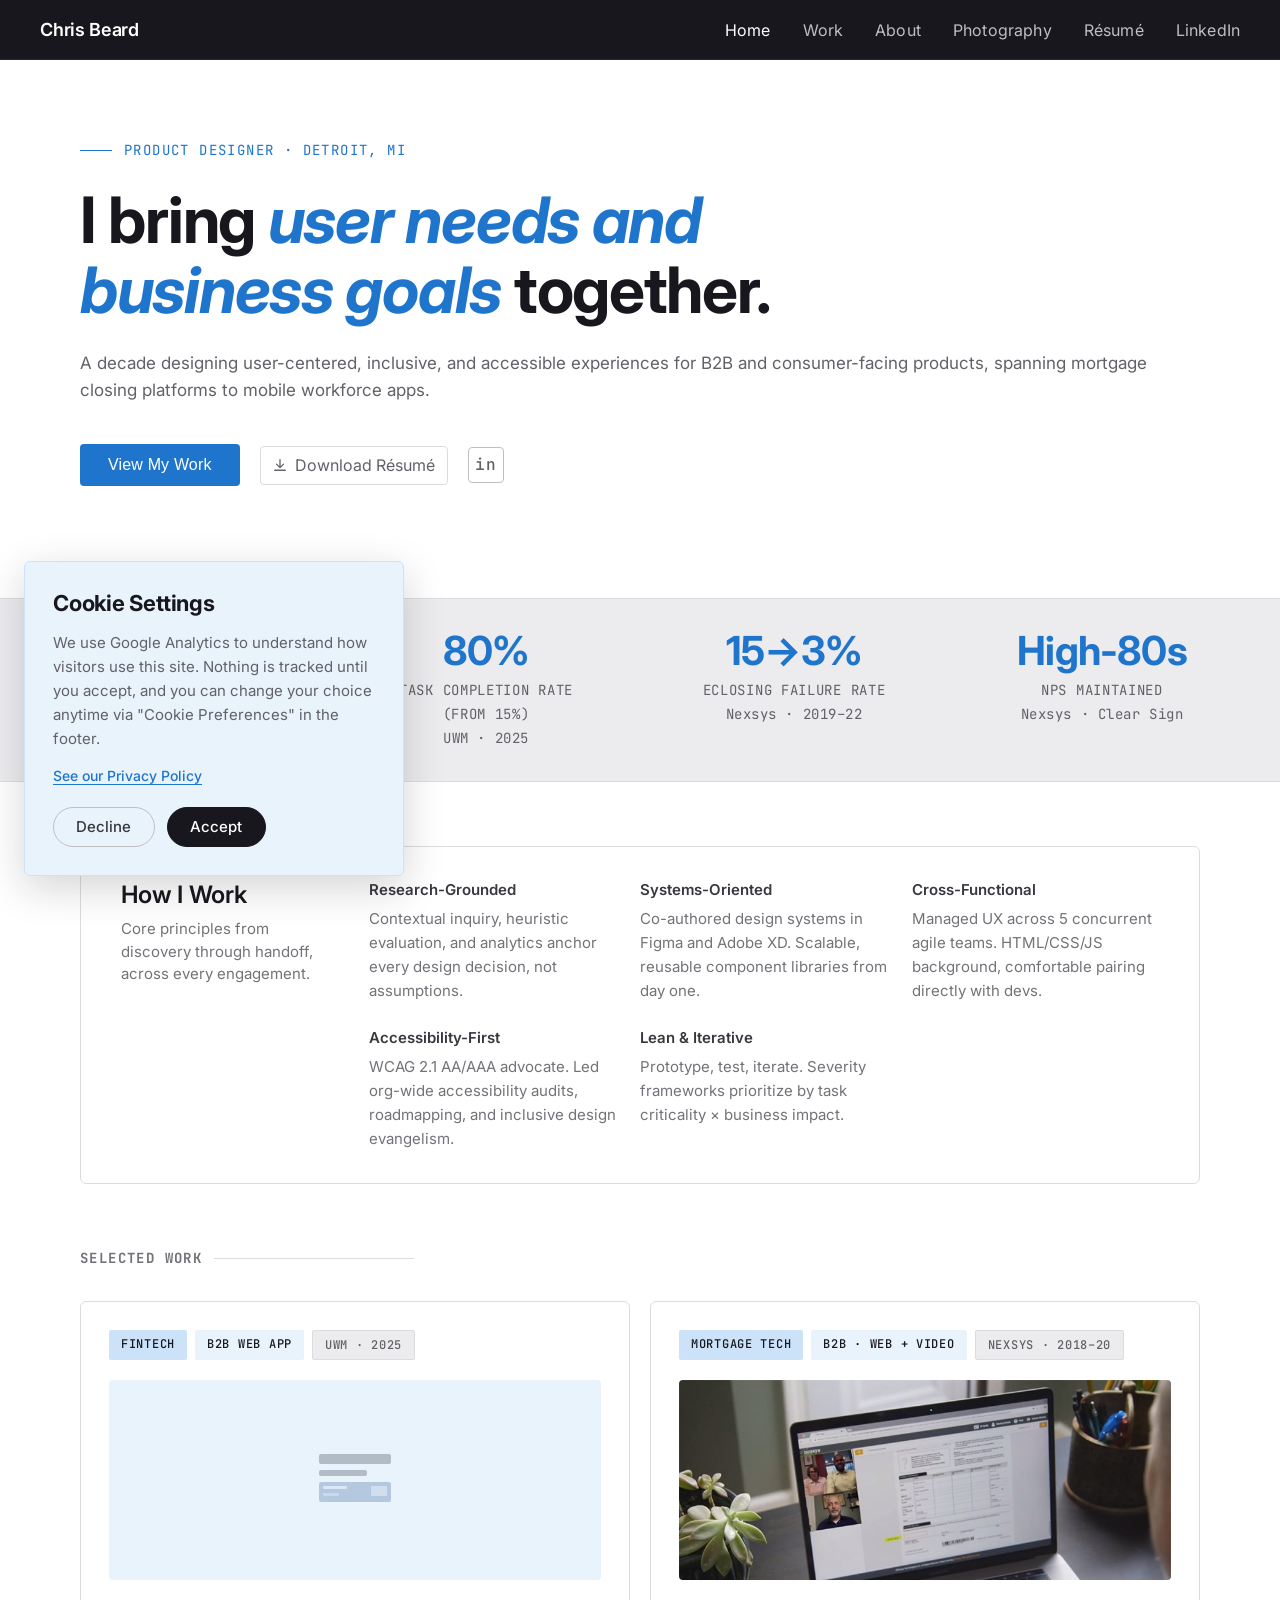
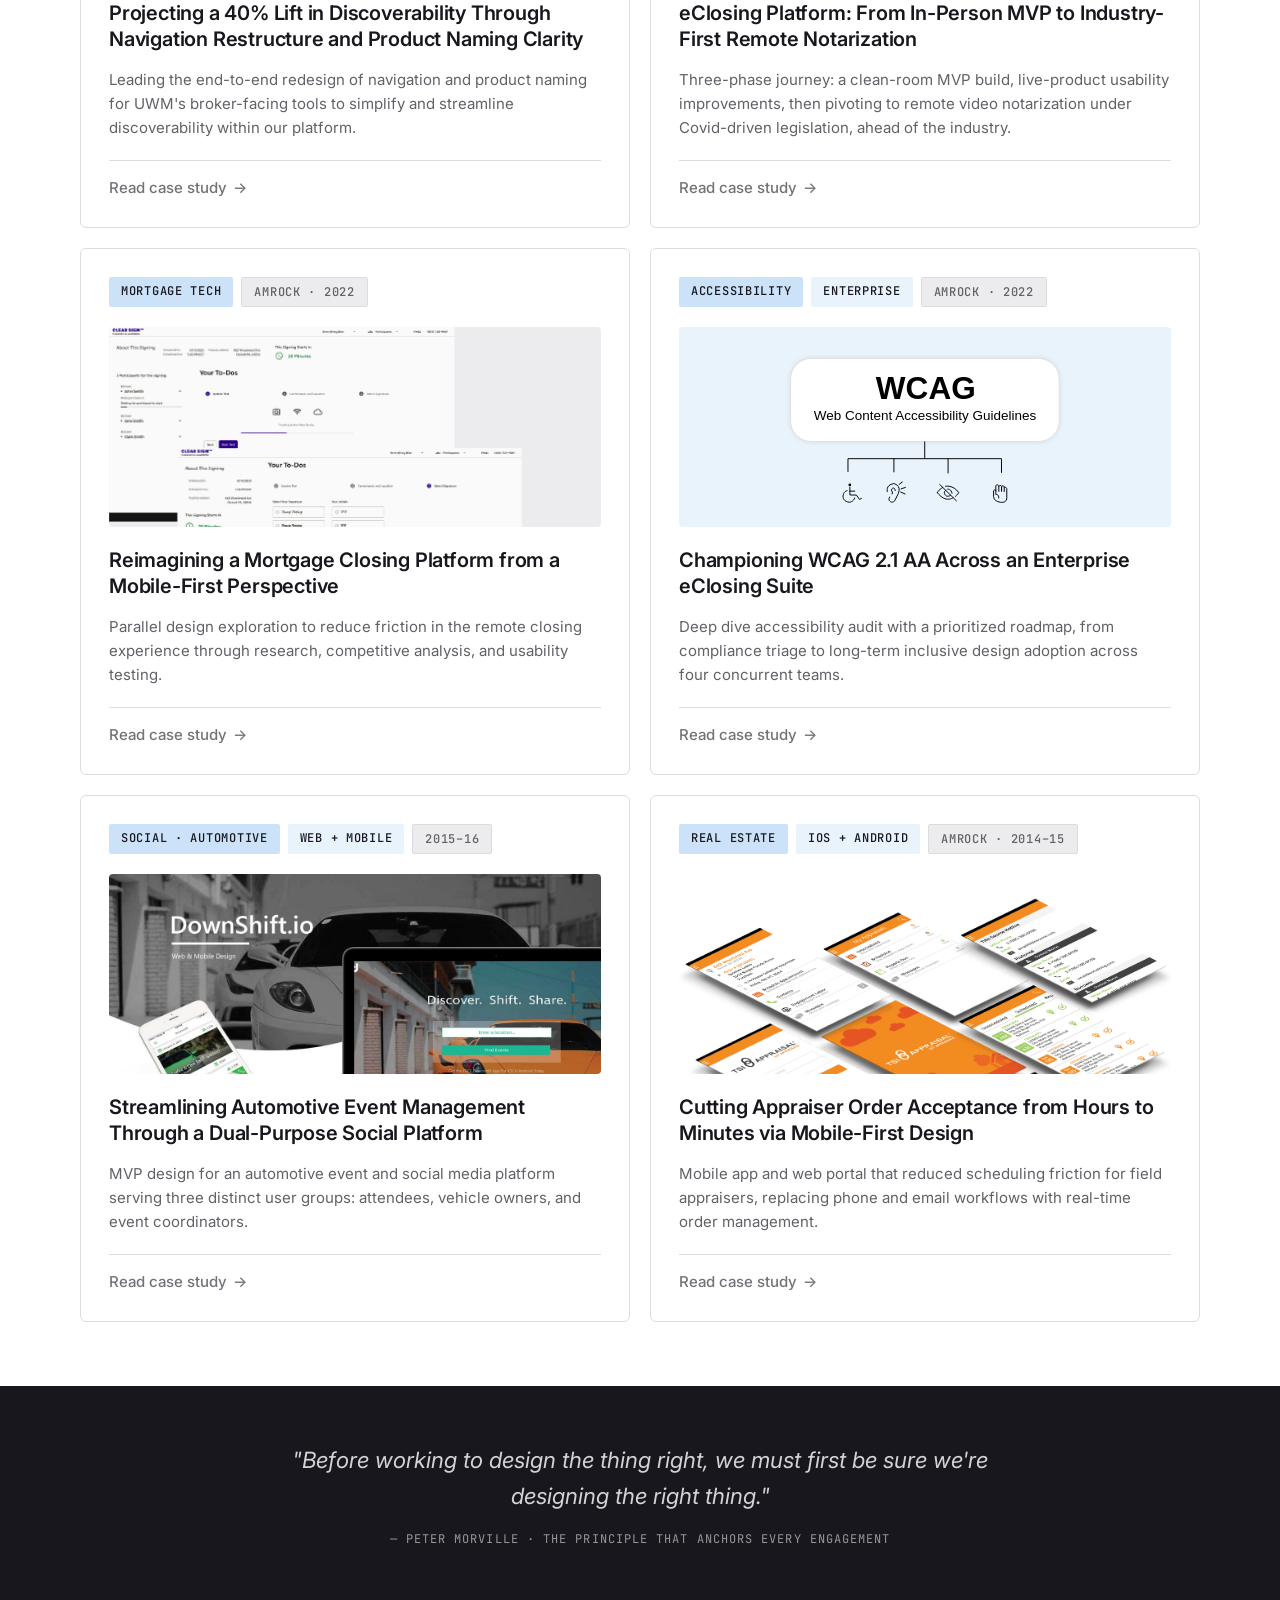
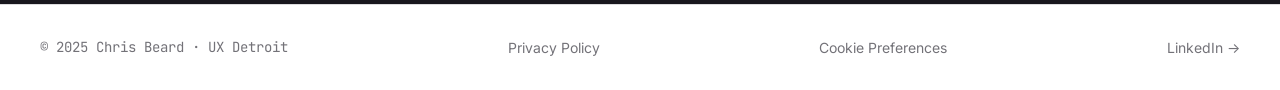
==== commit d5c44dda: "updates to cookies" ====
--- a/index.html
+++ b/index.html
@@ -4,13 +4,14 @@
 <meta charset="UTF-8">
 <meta name="viewport" content="width=device-width, initial-scale=1.0">
 <!-- Google tag (gtag.js) -->
+<script src="consent-boot.js"></script>
 <script async src="https://www.googletagmanager.com/gtag/js?id=G-MFQD566YZS"></script>
 <script>
   window.dataLayer = window.dataLayer || [];
   function gtag(){dataLayer.push(arguments);}
-  var storedConsent;
-  try { storedConsent = localStorage.getItem('cookie-consent'); } catch (e) {}
-  gtag('consent', 'default', { analytics_storage: storedConsent === 'granted' ? 'granted' : 'denied' });
+  var consent = window.CookieConsent;
+  gtag('consent', 'default', consent ? consent.signals(consent.defaultState())
+    : { analytics_storage: 'denied', ad_storage: 'denied', ad_user_data: 'denied', ad_personalization: 'denied' });
   gtag('js', new Date());
   gtag('config', 'G-MFQD566YZS');
 </script>
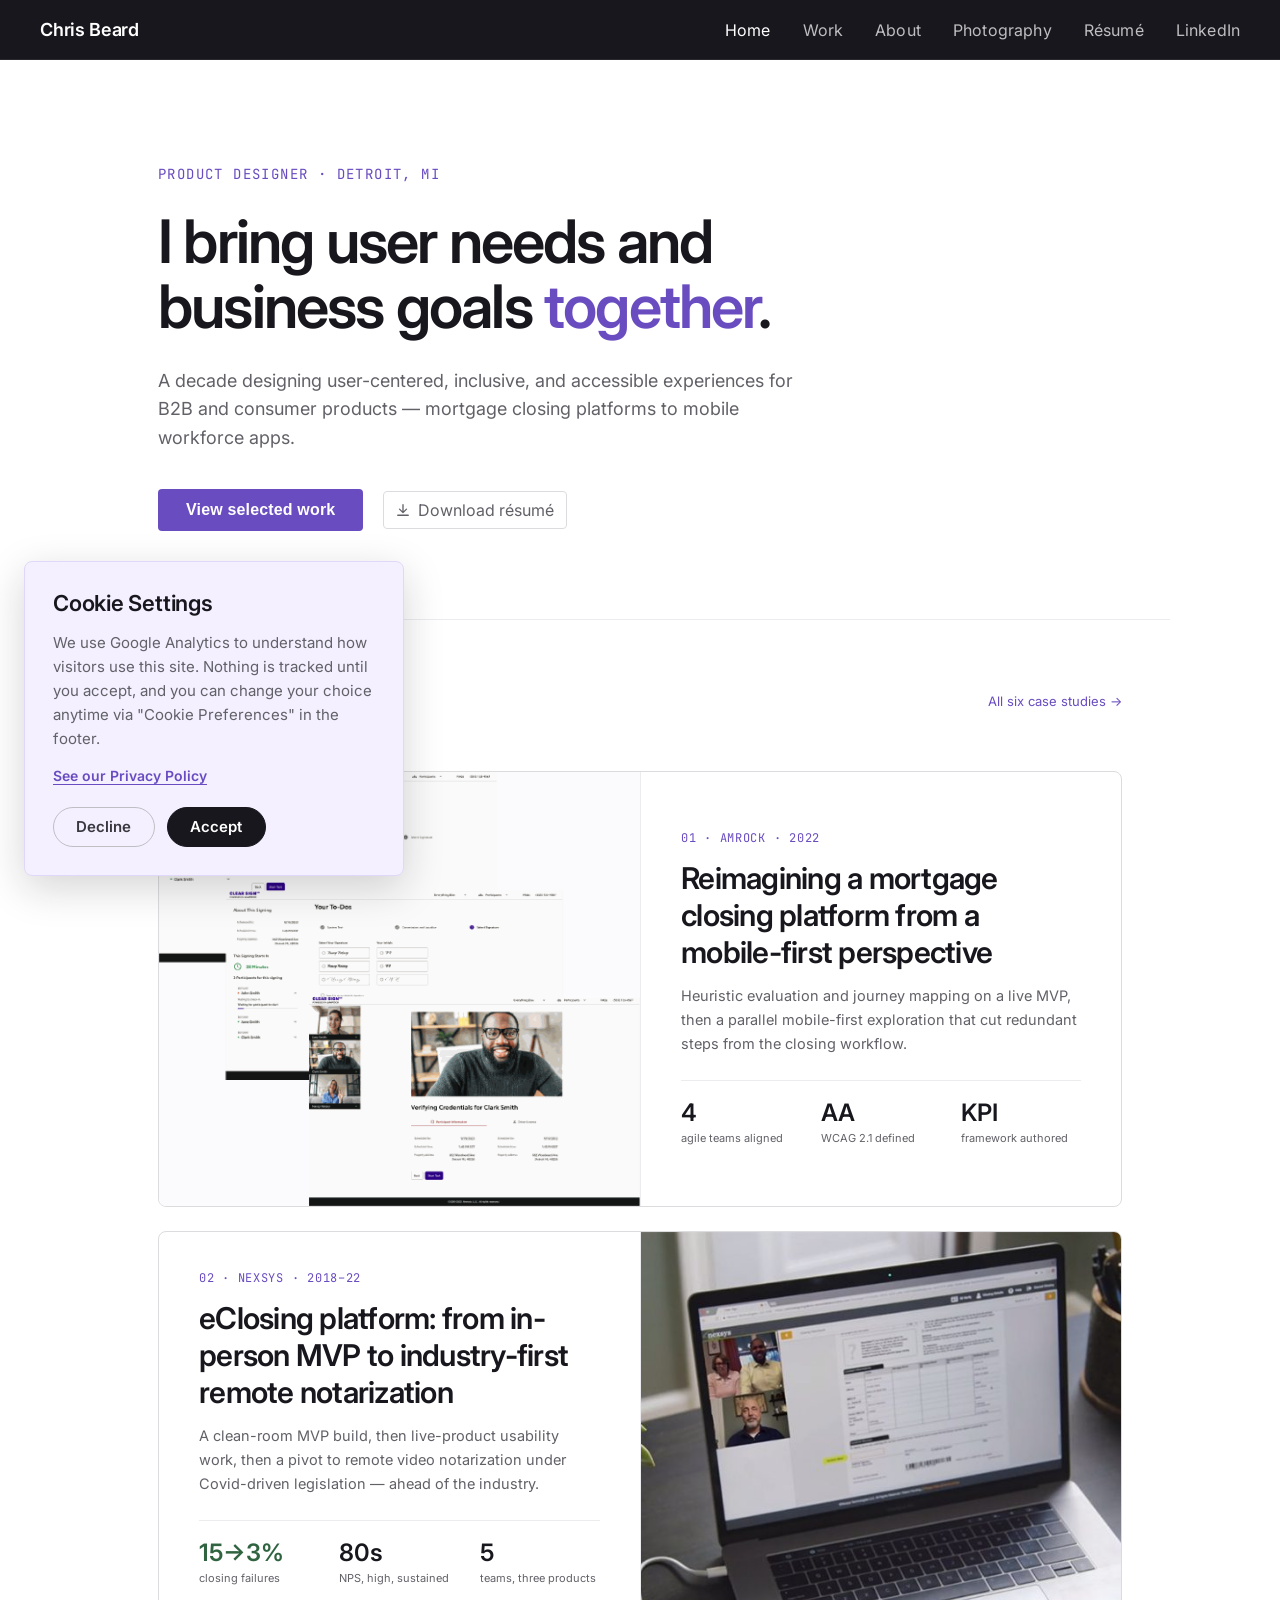
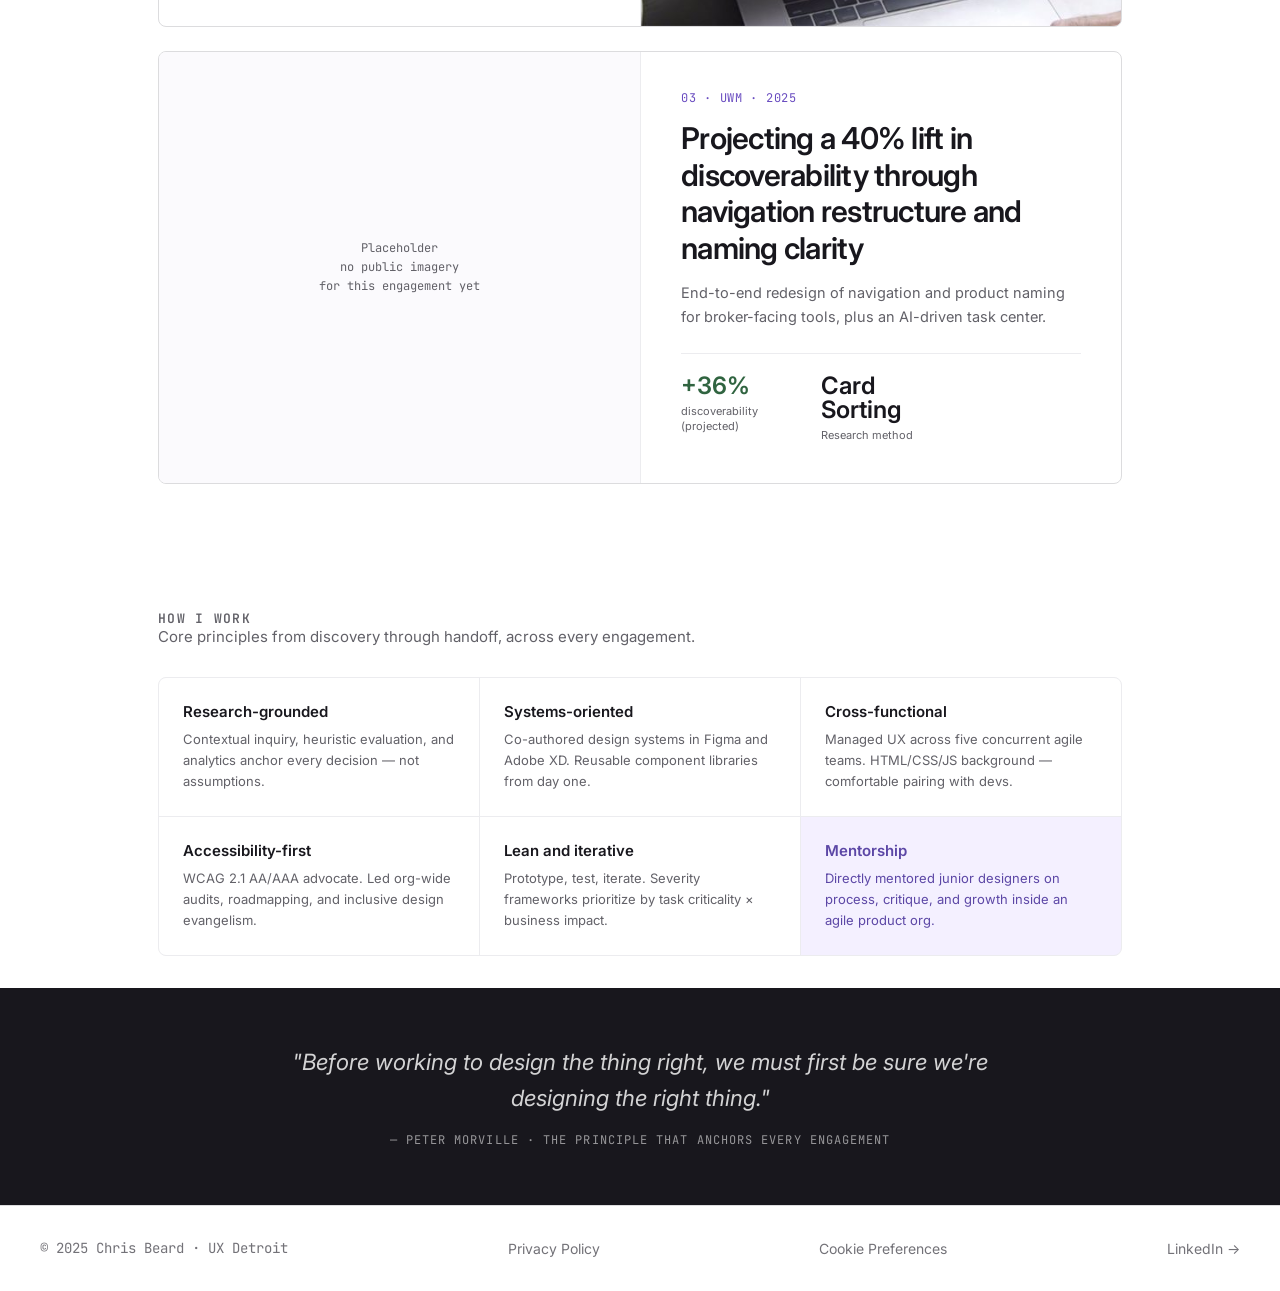
==== commit 75364853: "updated designs for home page, work page, and overall style theme." ====
--- a/index.html
+++ b/index.html
@@ -18,7 +18,8 @@
 <title>Chris Beard, UX Designer</title>
 <link rel="preconnect" href="https://fonts.googleapis.com">
 <link rel="preconnect" href="https://fonts.gstatic.com" crossorigin>
-<link href="https://fonts.googleapis.com/css2?family=Inter:ital,wght@0,300;0,400;0,500;0,600;0,700;1,400;1,600&family=JetBrains+Mono:ital,wght@0,400;0,500;1,400&display=swap" rel="stylesheet">
+<link href="https://fonts.googleapis.com/css2?family=Inter:ital,wght@0,400;0,600;1,400;1,600&family=JetBrains+Mono:ital,wght@0,400;0,600;1,400&display=swap" rel="stylesheet">
+<script>if(!(window.matchMedia&&matchMedia('(prefers-reduced-motion: reduce)').matches))document.documentElement.classList.add('js');</script>
 <link rel="stylesheet" href="styles.css">
 </head>
 <body>
@@ -46,185 +47,102 @@
 
 <main id="main-content">
 
-  <section class="hero">
-    <p class="hero-eyebrow animate-in">Product Designer · Detroit, MI</p>
-    <h1 class="hero-h1 animate-in delay-1">I bring <em>user needs and business goals</em> together.</h1>
-    <p class="hero-sub animate-in delay-2">A decade designing user-centered, inclusive, and accessible experiences for B2B and consumer-facing products, spanning mortgage closing platforms to mobile workforce apps.</p>
-    <div class="hero-actions animate-in delay-3">
-      <button class="btn-primary" type="button" onclick="location.href='work.html'">View My Work</button>
+  <section class="hero hero-home">
+    <p class="hero-eyebrow">Product Designer · Detroit, MI</p>
+    <h1 class="hero-h1"><span class="hero-line"><span>I bring user needs and</span></span><span class="hero-line"><span>business goals <em>together</em>.</span></span></h1>
+    <p class="hero-sub">A decade designing user-centered, inclusive, and accessible experiences for B2B and consumer products — mortgage closing platforms to mobile workforce apps.</p>
+    <div class="hero-actions">
+      <button class="btn-primary" type="button" onclick="location.href='work.html'">View selected work</button>
       <a class="btn-ghost" href="https://cdn.prod.website-files.com/657235eab95ad436f5d0ef59/69a52b93fa507fe3a2e2536a_Chris_Beard_Public_Resume.pdf" target="_blank" rel="noopener">
-        <svg width="14" height="14" viewBox="0 0 16 16" fill="none"><path d="M2 14h12M8 2v8M4 7l4 4 4-4" stroke="currentColor" stroke-width="1.5" stroke-linecap="round" stroke-linejoin="round"/></svg>
-        Download Résumé
+        <svg width="14" height="14" viewBox="0 0 16 16" fill="none" aria-hidden="true"><path d="M2 14h12M8 2v8M4 7l4 4 4-4" stroke="currentColor" stroke-width="1.5" stroke-linecap="round" stroke-linejoin="round"/></svg>
+        Download résumé
       </a>
-      <div class="hero-social-links">
-        <a class="social-link" href="https://www.linkedin.com/in/beard02/" target="_blank" rel="noopener" title="LinkedIn">in</a>
-      </div>
     </div>
   </section>
 
-  <!-- METRICS STRIP -->
-  <div class="metrics-strip">
-    <div class="metrics-inner">
-      <div class="metric-item">
-        <span class="metric-num">+40%</span>
-        <span class="metric-label">Navigation Discoverability</span>
-        <span class="metric-co">UWM · 2025</span>
+  <!-- SELECTED WORK -->
+  <section class="home-section home-section--ruled">
+    <div class="section-head" data-reveal="0">
+      <h2 class="section-kicker">Selected work</h2>
+      <a class="section-head-link" href="work.html">All six case studies →</a>
+    </div>
+    <p class="section-note" data-reveal="60">Six engagements; three shown.</p>
+
+    <a class="feature-card" href="cs-clearsign.html">
+      <div class="feature-media">
+        <img src="images/clearsign-redesign.png" alt="Several screenshots of the UI for the Clear Sign redesign" loading="lazy">
       </div>
-      <div class="metric-item">
-        <span class="metric-num">80%</span>
-        <span class="metric-label">Task completion rate<br>(from 15%)</span>
-        <span class="metric-co">UWM · 2025</span>
-      </div>
-      <div class="metric-item">
-        <span class="metric-num">15→3%</span>
-        <span class="metric-label">eClosing failure rate</span>
-        <span class="metric-co">Nexsys · 2019–22</span>
-      </div>
-      <div class="metric-item">
-        <span class="metric-num">High-80s</span>
-        <span class="metric-label">NPS maintained</span>
-        <span class="metric-co">Nexsys · Clear Sign</span>
-      </div>
-    </div>
-  </div>
-
-  <!-- BENTO GRID -->
-  <section class="bento-section">
-    <article class="card how-card">
-      <div class="how-card-inner">
-        <div>
-          <h2 class="how-h2">How I Work</h2>
-          <p class="how-sub">Core principles from discovery through handoff, across every engagement.</p>
-        </div>
-        <div class="how-pillars">
-          <div class="pillar">
-            <p class="pillar-name">Research-Grounded</p>
-            <p class="pillar-desc">Contextual inquiry, heuristic evaluation, and analytics anchor every design decision, not assumptions.</p>
-          </div>
-          <div class="pillar">
-            <p class="pillar-name">Systems-Oriented</p>
-            <p class="pillar-desc">Co-authored design systems in Figma and Adobe XD. Scalable, reusable component libraries from day one.</p>
-          </div>
-          <div class="pillar">
-            <p class="pillar-name">Cross-Functional</p>
-            <p class="pillar-desc">Managed UX across 5 concurrent agile teams. HTML/CSS/JS background, comfortable pairing directly with devs.</p>
-          </div>
-          <div class="pillar">
-            <p class="pillar-name">Accessibility-First</p>
-            <p class="pillar-desc">WCAG 2.1 AA/AAA advocate. Led org-wide accessibility audits, roadmapping, and inclusive design evangelism.</p>
-          </div>
-          <div class="pillar">
-            <p class="pillar-name">Lean & Iterative</p>
-            <p class="pillar-desc">Prototype, test, iterate. Severity frameworks prioritize by task criticality × business impact.</p>
-          </div>
+      <div class="feature-body">
+        <p class="feature-index">01 · Amrock · 2022</p>
+        <h3 class="feature-title">Reimagining a mortgage closing platform from a mobile-first perspective</h3>
+        <p class="feature-desc">Heuristic evaluation and journey mapping on a live MVP, then a parallel mobile-first exploration that cut redundant steps from the closing workflow.</p>
+        <div class="feature-metrics">
+          <div><span class="feature-metric-num"><span data-count="4">4</span></span><span class="feature-metric-label">agile teams aligned</span></div>
+          <div><span class="feature-metric-num">AA</span><span class="feature-metric-label">WCAG 2.1 defined</span></div>
+          <div><span class="feature-metric-num">KPI</span><span class="feature-metric-label">framework authored</span></div>
         </div>
       </div>
-    </article>
+    </a>
 
-    <h2 class="section-label">Selected Work</h2>
-    <div class="bento-grid">
+    <a class="feature-card" href="cs-nexsys.html">
+      <div class="feature-body">
+        <p class="feature-index">02 · Nexsys · 2018–22</p>
+        <h3 class="feature-title">eClosing platform: from in-person MVP to industry-first remote notarization</h3>
+        <p class="feature-desc">A clean-room MVP build, then live-product usability work, then a pivot to remote video notarization under Covid-driven legislation — ahead of the industry.</p>
+        <div class="feature-metrics">
+          <div><span class="feature-metric-num feature-metric-num--positive">15→<span data-count="3">3</span>%</span><span class="feature-metric-label">closing failures</span></div>
+          <div><span class="feature-metric-num">80s</span><span class="feature-metric-label">NPS, high, sustained</span></div>
+          <div><span class="feature-metric-num"><span data-count="5">5</span></span><span class="feature-metric-label">teams, three products</span></div>
+        </div>
+      </div>
+      <div class="feature-media">
+        <img src="images/nexsys-ron.jpg" alt="A laptop showing a video conference of several people with a document on screen being signed" loading="lazy">
+      </div>
+    </a>
 
-      <!-- UWM — Large -->
-      <article class="card case-card-med" onclick="location.href='cs-uwm.html'" tabindex="0" role="button" aria-label="Read UWM case study" >
-        <div class="case-card-inner">
-          <div class="card-tag-row">
-            <span class="tag tag-industry">Fintech</span>
-            <span class="tag tag-platform">B2B Web App</span>
-            <span class="tag tag-year">UWM · 2025</span>
-          </div>
-          <div class="card-thumb card-thumb-large" style="background:#e9f3fc; display:flex; align-items:center; justify-content:center;">
-            <svg width="80" height="60" viewBox="0 0 80 60" fill="none" opacity="0.25"><rect x="4" y="4" width="72" height="10" rx="2" fill="#0F1C2E"/><rect x="4" y="20" width="48" height="6" rx="2" fill="#0F1C2E"/><rect x="4" y="32" width="72" height="20" rx="2" fill="#1B4F8A"/><rect x="8" y="36" width="24" height="3" rx="1" fill="#F4F7FB" opacity="0.7"/><rect x="8" y="43" width="16" height="3" rx="1" fill="#F4F7FB" opacity="0.4"/><rect x="56" y="36" width="16" height="10" rx="1" fill="#F4F7FB" opacity="0.5"/></svg>
-          </div>
-          <h2 class="card-thesis">Projecting a 40% Lift in Discoverability Through Navigation Restructure and Product Naming Clarity</h2>
-          <p class="card-summary">Leading the end-to-end redesign of navigation and product naming for UWM's broker-facing tools to simplify and streamline discoverability within our platform.</p>
-          <div class="card-cta">Read case study <span class="card-cta-arrow">→</span></div>
+    <a class="feature-card" href="cs-uwm.html">
+      <div class="feature-media feature-placeholder">Placeholder<br>no public imagery<br>for this engagement yet</div>
+      <div class="feature-body">
+        <p class="feature-index">03 · UWM · 2025</p>
+        <h3 class="feature-title">Projecting a 40% lift in discoverability through navigation restructure and naming clarity</h3>
+        <p class="feature-desc">End-to-end redesign of navigation and product naming for broker-facing tools, plus an AI-driven task center.</p>
+        <div class="feature-metrics">
+          <div><span class="feature-metric-num feature-metric-num--positive">+<span data-count="40">40</span>%</span><span class="feature-metric-label">discoverability (projected)</span></div>
+          <div><span class="feature-metric-num">Card Sorting</span><span class="feature-metric-label">Research method</span></div>
         </div>
-      </article>
+      </div>
+    </a>
+  </section>
 
-      <!-- Nexsys eClosing Platform -->
-      <article class="card case-card-med" onclick="location.href='cs-nexsys.html'" tabindex="0" role="button" aria-label="Read eClosing Platform case study" >
-        <div class="case-card-inner">
-          <div class="card-tag-row">
-            <span class="tag tag-industry">Mortgage Tech</span>
-            <span class="tag tag-platform">B2B · Web + Video</span>
-            <span class="tag tag-year">Nexsys · 2018–20</span>
-          </div>
-          <div class="card-thumb">
-            <img src="images/nexsys-ron.jpg" alt="A laptop showing a video conference of several people with a document on screen being signed" loading="lazy">
-          </div>
-          <h2 class="card-thesis">eClosing Platform: From In-Person MVP to Industry-First Remote Notarization</h2>
-          <p class="card-summary">Three-phase journey: a clean-room MVP build, live-product usability improvements, then pivoting to remote video notarization under Covid-driven legislation, ahead of the industry.</p>
-          <div class="card-cta">Read case study <span class="card-cta-arrow">→</span></div>
-        </div>
-      </article>
-
-      <!-- Clear Sign Redesign — Small -->
-      <article class="card case-card-med" onclick="location.href='cs-clearsign.html'" tabindex="0" role="button" aria-label="Read Clear Sign Redesign case study" >
-        <div class="case-card-inner">
-          <div class="card-tag-row">
-            <span class="tag tag-industry">Mortgage Tech</span>
-            <span class="tag tag-year">Amrock · 2022</span>
-          </div>
-          <div class="card-thumb">
-            <img src="images/clearsign-redesign.png" alt="Several screenshots of the UI for the Clear Sign Redesign" loading="lazy">
-          </div>
-          <h2 class="card-thesis">Reimagining a Mortgage Closing Platform from a Mobile-First Perspective</h2>
-          <p class="card-summary">Parallel design exploration to reduce friction in the remote closing experience through research, competitive analysis, and usability testing.</p>
-          <div class="card-cta">Read case study <span class="card-cta-arrow">→</span></div>
-        </div>
-      </article>
-
-      <!-- WCAG — Medium -->
-      <article class="card case-card-med" onclick="location.href='cs-wcag.html'" tabindex="0" role="button" aria-label="Read WCAG Accessibility Audit case study" >
-        <div class="case-card-inner">
-          <div class="card-tag-row">
-            <span class="tag tag-industry">Accessibility</span>
-            <span class="tag tag-platform">Enterprise</span>
-            <span class="tag tag-year">Amrock · 2022</span>
-          </div>
-          <div class="card-thumb">
-            <img src="images/wcag.svg" alt="Custom graphic showing WCAG Web Content Accessibility Guidelines with accessibility icons" loading="lazy" style="object-fit:contain; background:#e9f3fc; padding:1.5rem;">
-          </div>
-          <h2 class="card-thesis">Championing WCAG 2.1 AA Across an Enterprise eClosing Suite</h2>
-          <p class="card-summary">Deep dive accessibility audit with a prioritized roadmap, from compliance triage to long-term inclusive design adoption across four concurrent teams.</p>
-          <div class="card-cta">Read case study <span class="card-cta-arrow">→</span></div>
-        </div>
-      </article>
-
-      <!-- Downshift — Medium -->
-      <article class="card case-card-med" onclick="location.href='cs-downshift.html'" tabindex="0" role="button" aria-label="Read Downshift case study" >
-        <div class="case-card-inner">
-          <div class="card-tag-row">
-            <span class="tag tag-industry">Social · Automotive</span>
-            <span class="tag tag-platform">Web + Mobile</span>
-            <span class="tag tag-year">2015–16</span>
-          </div>
-          <div class="card-thumb">
-            <img src="images/downshift-hero.jpg" alt="Several screenshots show the website and mobile app of the Downshift.io product" loading="lazy">
-          </div>
-          <h2 class="card-thesis">Streamlining Automotive Event Management Through a Dual-Purpose Social Platform</h2>
-          <p class="card-summary">MVP design for an automotive event and social media platform serving three distinct user groups: attendees, vehicle owners, and event coordinators.</p>
-          <div class="card-cta">Read case study <span class="card-cta-arrow">→</span></div>
-        </div>
-      </article>
-
-      <!-- My Appraisals — Medium -->
-      <article class="card case-card-med" onclick="location.href='cs-appraisals.html'" tabindex="0" role="button" aria-label="Read My Appraisals case study" >
-        <div class="case-card-inner">
-          <div class="card-tag-row">
-            <span class="tag tag-industry">Real Estate</span>
-            <span class="tag tag-platform">iOS + Android</span>
-            <span class="tag tag-year">Amrock · 2014–15</span>
-          </div>
-          <div class="card-thumb">
-            <img src="images/myappraisals-hero.png" alt="Several screenshots of the mobile version of the My Appraisals app" loading="lazy">
-          </div>
-          <h2 class="card-thesis">Cutting Appraiser Order Acceptance from Hours to Minutes via Mobile-First Design</h2>
-          <p class="card-summary">Mobile app and web portal that reduced scheduling friction for field appraisers, replacing phone and email workflows with real-time order management.</p>
-          <div class="card-cta">Read case study <span class="card-cta-arrow">→</span></div>
-        </div>
-      </article>
-
+  <!-- HOW I WORK -->
+  <section class="home-section">
+    <h2 class="section-kicker" data-reveal="0">How I work</h2>
+    <p class="section-note" data-reveal="60">Core principles from discovery through handoff, across every engagement.</p>
+    <div class="how-grid">
+      <div class="how-cell" data-reveal="0">
+        <p class="how-cell-title">Research-grounded</p>
+        <p class="how-cell-desc">Contextual inquiry, heuristic evaluation, and analytics anchor every decision — not assumptions.</p>
+      </div>
+      <div class="how-cell" data-reveal="80">
+        <p class="how-cell-title">Systems-oriented</p>
+        <p class="how-cell-desc">Co-authored design systems in Figma and Adobe XD. Reusable component libraries from day one.</p>
+      </div>
+      <div class="how-cell" data-reveal="160">
+        <p class="how-cell-title">Cross-functional</p>
+        <p class="how-cell-desc">Managed UX across five concurrent agile teams. HTML/CSS/JS background — comfortable pairing with devs.</p>
+      </div>
+      <div class="how-cell" data-reveal="0">
+        <p class="how-cell-title">Accessibility-first</p>
+        <p class="how-cell-desc">WCAG 2.1 AA/AAA advocate. Led org-wide audits, roadmapping, and inclusive design evangelism.</p>
+      </div>
+      <div class="how-cell" data-reveal="80">
+        <p class="how-cell-title">Lean and iterative</p>
+        <p class="how-cell-desc">Prototype, test, iterate. Severity frameworks prioritize by task criticality × business impact.</p>
+      </div>
+      <div class="how-cell how-cell--brand" data-reveal="160">
+        <p class="how-cell-title">Mentorship</p>
+        <p class="how-cell-desc">Directly mentored junior designers on process, critique, and growth inside an agile product org.</p>
+      </div>
     </div>
   </section>
 
@@ -251,6 +169,7 @@
   </div>
 </div>
 <script src="nav.js"></script>
+<script src="motion.js"></script>
 <script src="consent.js"></script>
 </body>
 </html>
--- a/styles.css
+++ b/styles.css
@@ -1,33 +1,82 @@
+@charset "UTF-8";
   :root {
-    /* ── Pajamas backgrounds ── */
-    --bg: #ffffff;           /* neutral.0   – page background   */
-    --bg-card: #ffffff;      /* neutral.0   – card / surface    */
-    --bg-warm: #ececef;      /* neutral.50  – subtle section bg */
-    --bg-blue-light: hsl(210 100% 96% / 1);
-    --bg-dark: #18171d;      /* neutral.950 – dark hero / quote */
-
-    /* ── Pajamas text ── */
-    --ink: #3a383f;          /* neutral.800 – default text      */
-    --ink-2: #626168;        /* neutral.600 – subtle text       */
-    --ink-3: #737278;        /* neutral.500 – muted text        */
-    --heading: #18171d;      /* neutral.950 – heading text      */
-
-    /* ── Pajamas accent (blue.500) ── */
-    --accent: #1f75cb;
-    --accent-hover: #2f68b4; /* blue.600 */
-    --accent-light: #cbe2f9; /* blue.100 */
-    --accent-2: #1f75cb;
-    --accent-2-light: #e9f3fc; /* blue.50 */
-
-    /* ── Pajamas borders ── */
-    --border: #dcdcde;       /* neutral.100 */
-    --border-strong: #bfbfc3; /* neutral.200 */
-
-    /* ── Geometry ── */
+    /* ── Pajamas constants ──────────────────────────────────────────────
+       Transcribed from the GitLab Pajamas design system project
+       (figma/fig-tokens.css, generated from the Component Library Figma
+       file). These are the system's own values: map new tokens onto them
+       rather than introducing raw colors. */
+    --gl-neutral-0:   #ffffff;
+    --gl-neutral-10:  #fbfafd;
+    --gl-neutral-50:  #ececef;
+    --gl-neutral-100: #dcdcde;
+    --gl-neutral-200: #bfbfc3;
+    --gl-neutral-500: #737278;
+    --gl-neutral-600: #626168;
+    --gl-neutral-800: #3a383f;
+    --gl-neutral-950: #18171d;
+
+    --gl-purple-50:  #f4f0ff;
+    --gl-purple-100: #e1d8f9;
+    --gl-purple-300: #ac93e6;
+    --gl-purple-600: #694cc0;
+    --gl-purple-700: #5c47a6;
+
+    --gl-green-50:  #ecf4ee;   --gl-green-100: #c3e6cd;
+    --gl-green-600: #2f7549;   --gl-green-700: #306440;
+    --gl-orange-50: #fdf1dd;   --gl-orange-600: #995715;
+    --gl-red-50:    #fcf1ef;   --gl-red-600:    #c02f12;
+
+    /* Pajamas ships two weights only: 400 body, 600 headings and labels. */
+    --gl-shadow-color: rgba(5,5,6,0.16);
+    --shadow-lg: 0 4px 16px var(--gl-shadow-color);
+
+    --gl-weight-normal: 400;
+    --gl-weight-bold:   600;
+
+    /* ── Site semantics, mapped onto the constants above ───────────────── */
+
+    /* Backgrounds */
+    --bg: var(--gl-neutral-0);
+    --bg-card: var(--gl-neutral-0);
+    --bg-warm: var(--gl-neutral-50);
+    --bg-subtle: var(--gl-neutral-10);
+    --bg-dark: var(--gl-neutral-950);
+
+    /* Text */
+    --ink: var(--gl-neutral-800);
+    --ink-2: var(--gl-neutral-600);
+    --ink-3: var(--gl-neutral-500);
+    --heading: var(--gl-neutral-950);
+
+    /* Accent — purple is Pajamas' brand hue; it carries no status meaning */
+    --accent: var(--gl-purple-600);
+    --accent-hover: var(--gl-purple-700);
+    --accent-light: var(--gl-purple-100);
+    --accent-bright: var(--gl-purple-300);
+    --accent-2-light: var(--gl-purple-50);
+
+    /* Pajamas feedback.brand — the Mentorship cell on the home page */
+    --brand-bg:   var(--gl-purple-50);
+    --brand-text: var(--gl-purple-700);
+
+    /* Borders */
+    --border: var(--gl-neutral-100);
+    --border-strong: var(--gl-neutral-200);
+
+    /* Heatmap tints — surface at the 50 step, text at 600 */
+    --tint-danger-bg:  var(--gl-red-50);     --tint-danger-text:  var(--gl-red-600);
+    --tint-warning-bg: var(--gl-orange-50);  --tint-warning-text: var(--gl-orange-600);
+    --tint-success-bg: var(--gl-green-50);   --tint-success-text: var(--gl-green-600);
+
+    /* Pajamas status.success — the system's own status set (100 / 700) */
+    --status-success-bg:   var(--gl-green-100);
+    --status-success-text: var(--gl-green-700);
+
+    /* Geometry — border-radius-md (spacing-scale-2) and -lg (spacing-scale-3) */
     --radius: 4px;
-    --radius-lg: 6px;
-
-    /* ── Pajamas typography ── */
+    --radius-lg: 8px;
+
+    /* Typography — GitLab Sans/Mono ship no binaries, so the stacks fall back */
     --font-display: 'GitLab Sans', 'Inter', -apple-system, BlinkMacSystemFont, 'Segoe UI', Roboto, 'Noto Sans', sans-serif;
     --font-body:    'GitLab Sans', 'Inter', -apple-system, BlinkMacSystemFont, 'Segoe UI', Roboto, 'Noto Sans', sans-serif;
     --font-mono:    'GitLab Mono', 'JetBrains Mono', 'Menlo', 'DejaVu Sans Mono', 'Liberation Mono', 'Consolas', monospace;
@@ -58,11 +107,11 @@
     padding: 0.6rem 1.2rem;
     border-radius: var(--radius);
     font-size: 1rem;
-    font-weight: 500;
+    font-weight: var(--gl-weight-bold);
     text-decoration: none;
     transition: top 0s;
   }
-  .skip-nav:focus { top: 0.75rem; outline: 3px solid #18171d; outline-offset: 2px; }
+  .skip-nav:focus { top: 0.75rem; outline: 3px solid var(--gl-neutral-950); outline-offset: 2px; }
 
   a:focus-visible, button:focus-visible, [role="button"]:focus-visible, [tabindex]:focus-visible {
     outline: 3px solid var(--accent);
@@ -70,7 +119,7 @@
     border-radius: var(--radius);
   }
   a:focus:not(:focus-visible), button:focus:not(:focus-visible) { outline: none; }
-  .card:focus-visible, .work-card-btn:focus-visible { outline: 3px solid var(--accent); outline-offset: 2px; }
+  .card:focus-visible { outline: 3px solid var(--accent); outline-offset: 2px; }
   .cs-body-text a, .resume-sub a { text-decoration: underline; text-underline-offset: 3px; }
 
   /* ── NAV ── */
@@ -88,12 +137,12 @@
     display: flex; align-items: center; justify-content: space-between;
   }
   .nav-logo {
-    font-family: var(--font-display); font-size: 1.125rem; font-weight: 600;
+    font-family: var(--font-display); font-size: 1.125rem; font-weight: var(--gl-weight-bold);
     color: #ffffff; text-decoration: none; letter-spacing: -0.01em; cursor: pointer;
   }
   .nav-links { display: flex; gap: 2rem; list-style: none; align-items: center; }
   .nav-links a {
-    font-size: 1rem; font-weight: 400; color: rgba(255,255,255,0.72);
+    font-size: 1rem; font-weight: var(--gl-weight-normal); color: rgba(255,255,255,0.72);
     text-decoration: none; letter-spacing: 0.01em;
     transition: color var(--transition); cursor: pointer;
   }
@@ -127,7 +176,7 @@
   .nav-cta {
     background: var(--accent) !important; color: #ffffff !important;
     padding: 0.45rem 1.1rem !important; border-radius: var(--radius) !important;
-    font-weight: 500 !important; font-size: 1rem !important;
+    font-weight: var(--gl-weight-bold) !important; font-size: 1rem !important;
     letter-spacing: 0.01em !important; transition: background var(--transition) !important;
   }
   .nav-cta:hover { background: var(--accent-hover) !important; color: #ffffff !important; }
@@ -146,18 +195,18 @@
   .hero-eyebrow::before { content: ''; display: inline-block; width: 32px; height: 1px; background: var(--accent); }
   .hero-h1 {
     font-family: var(--font-display); font-size: clamp(2.6rem, 5vw, 4.2rem);
-    font-weight: 700; line-height: 1.1; letter-spacing: -0.02em;
+    font-weight: var(--gl-weight-bold); line-height: 1.1; letter-spacing: -0.02em;
     color: var(--heading); max-width: 820px; margin-bottom: 1.5rem;
   }
   .hero-h1 em { font-style: italic; color: var(--accent); }
   .hero-sub {
     font-size: 1.0625rem; color: var(--ink-2);
-    line-height: 1.6; margin-bottom: 2.5rem; font-weight: 400;
+    line-height: 1.6; margin-bottom: 2.5rem; font-weight: var(--gl-weight-normal);
   }
   .hero-actions { display: flex; align-items: center; gap: 1.25rem; flex-wrap: wrap; margin-bottom: 4rem; }
   .btn-primary {
     background: var(--accent); color: #ffffff; padding: 0.75rem 1.75rem;
-    border-radius: var(--radius); font-size: 1rem; font-weight: 500;
+    border-radius: var(--radius); font-size: 1rem; font-weight: var(--gl-weight-bold);
     text-decoration: none; letter-spacing: 0.01em;
     transition: background var(--transition), transform var(--transition);
     cursor: pointer; border: none; display: inline-block;
@@ -180,7 +229,7 @@
     width: 36px; height: 36px; border: 1px solid var(--border-strong);
     border-radius: var(--radius); display: flex; align-items: center; justify-content: center;
     color: var(--ink-2); text-decoration: none; font-size: 1rem;
-    font-family: var(--font-mono); font-weight: 500; letter-spacing: 0.02em;
+    font-family: var(--font-mono); font-weight: var(--gl-weight-bold); letter-spacing: 0.02em;
     transition: all var(--transition); cursor: pointer;
   }
   .social-link:hover { border-color: var(--accent); color: var(--accent); background: var(--accent-light); }
@@ -196,7 +245,7 @@
   }
   .metric-item { text-align: center; }
   .metric-num {
-    font-family: var(--font-display); font-size: 2.5rem; font-weight: 700;
+    font-family: var(--font-display); font-size: 2.5rem; font-weight: var(--gl-weight-bold);
     letter-spacing: -0.02em; color: var(--accent); line-height: 1;
     display: block; margin-bottom: 0.35rem;
   }
@@ -228,7 +277,7 @@
   .card-tag-row { display: flex; gap: 0.5rem; flex-wrap: wrap; margin-bottom: 1.25rem; }
   .tag {
     font-family: var(--font-mono); font-size: 0.75rem; letter-spacing: 0.06em;
-    text-transform: uppercase; padding: 0.3rem 0.75rem; border-radius: 2px; font-weight: 500;
+    text-transform: uppercase; padding: 0.3rem 0.75rem; border-radius: 2px; font-weight: var(--gl-weight-bold);
   }
   .tag-industry { background: var(--accent-light); color: var(--heading); }
   .tag-platform { background: var(--accent-2-light); color: var(--heading); }
@@ -240,7 +289,7 @@
   }
   .card-thumb img { width: 100%; height: 100%; object-fit: cover; object-position: top; display: block; }
   .card-thesis {
-    font-family: var(--font-display); font-size: 1.25rem; font-weight: 600;
+    font-family: var(--font-display); font-size: 1.25rem; font-weight: var(--gl-weight-bold);
     line-height: 1.3; letter-spacing: -0.01em; color: var(--heading); margin-bottom: 1rem; flex: 1;
   }
   .card-summary { font-size: 0.9375rem; color: var(--ink-2); line-height: 1.6; margin-bottom: 1.25rem; }
@@ -248,10 +297,10 @@
     display: inline-flex; align-items: center; gap: 0.4rem;
     background: var(--bg-card); border: 1px solid var(--border); border-radius: 2rem;
     padding: 0.3rem 0.8rem; font-family: var(--font-mono); font-size: 0.75rem;
-    font-weight: 500; color: var(--accent); margin-right: 0.4rem; margin-bottom: 0.4rem;
+    font-weight: var(--gl-weight-bold); color: var(--accent); margin-right: 0.4rem; margin-bottom: 0.4rem;
   }
   .card-cta {
-    display: flex; align-items: center; gap: 0.4rem; font-size: 0.9375rem; font-weight: 500;
+    display: flex; align-items: center; gap: 0.4rem; font-size: 0.9375rem; font-weight: var(--gl-weight-bold);
     color: var(--ink-3); margin-top: auto; padding-top: 1rem;
     border-top: 1px solid var(--border); transition: color var(--transition);
     text-decoration: none; cursor: pointer;
@@ -266,18 +315,65 @@
     flex-direction: column; padding: 2rem; text-align: center; gap: 0.75rem;
   }
   .nda-label { font-family: var(--font-mono); font-size: 0.75rem; letter-spacing: 0.09em; text-transform: uppercase; color: var(--ink-2); }
-  .nda-title { font-family: var(--font-display); font-size: 1.125rem; font-weight: 600; color: var(--ink-2); line-height: 1.3; }
+  .nda-title { font-family: var(--font-display); font-size: 1.125rem; font-weight: var(--gl-weight-bold); color: var(--ink-2); line-height: 1.3; }
   .nda-sub { font-size: 0.9375rem; color: var(--ink-2); }
 
   /* ── HOW I WORK ── */
-  .how-card { grid-column: span 12; margin: 0 0 4rem;}
-  .how-card:hover { border-color: var(--border); transform: none; box-shadow: none; }
-  .how-card-inner { padding: 2rem 2.5rem; display: grid; grid-template-columns: 200px 1fr; gap: 3rem; align-items: start; }
-  .how-h2 { font-family: var(--font-display); font-size: 1.5rem; font-weight: 600; line-height: 1.3; letter-spacing: -0.01em; color: var(--heading); }
-  .how-sub { font-size: 0.9375rem; color: var(--ink-3); margin-top: 0.5rem; line-height: 1.5; }
-  .how-pillars { display: grid; grid-template-columns: repeat(auto-fit, minmax(180px, 1fr)); gap: 1.5rem; }
-  .pillar-name { font-size: 0.9375rem; font-weight: 600; color: var(--ink); margin-bottom: 0.35rem; }
-  .pillar-desc { font-size: 0.9375rem; color: var(--ink-3); line-height: 1.6; }
+  /* ── HOME: centered hero ── */
+  .hero-home { max-width: 1060px; padding: 6.5rem 3rem 5.5rem; }
+  .hero-home .hero-eyebrow::before { display: none; }
+  .hero-home .hero-h1 { font-size: clamp(2.25rem, 5.5vw, 3.75rem); line-height: 1.08; letter-spacing: -0.03em; }
+  .hero-home .hero-h1 em { font-style: normal; color: var(--accent); }
+  .hero-home .hero-sub { max-width: 660px; margin: 1.75rem 0 0; font-size: 1.125rem; line-height: 1.6; }
+  .hero-home .hero-actions { margin: 2.25rem 0 0; }
+
+  /* ── HOME: shared section chrome ── */
+  .home-section { max-width: 1060px; margin: 0 auto; padding: 4.5rem 3rem 2rem; }
+  .home-section--ruled { border-top: 1px solid var(--gl-neutral-50); }
+  .section-head { display: flex; align-items: baseline; justify-content: space-between; gap: 1.5rem; margin-bottom: 0.5rem; }
+  .section-kicker { font-family: var(--font-mono); font-size: 0.8125rem; line-height: 1; letter-spacing: 0.1em; text-transform: uppercase; color: var(--ink-2); font-weight: var(--gl-weight-bold); }
+  .section-head-link { font-size: 0.8125rem; color: var(--accent); text-decoration: none; white-space: nowrap; }
+  .section-head-link:hover { color: var(--accent-hover); text-decoration: underline; }
+  .section-note { font-size: 0.9375rem; line-height: 1.6; color: var(--ink-2); margin-bottom: 1.75rem; }
+
+  /* ── HOME: selected-work feature cards ── */
+  .feature-card {
+    display: grid; grid-template-columns: minmax(0,1fr) minmax(0,1fr); align-items: stretch;
+    text-decoration: none; color: inherit; background: var(--bg-card);
+    border: 1px solid var(--border); border-radius: var(--radius-lg); overflow: hidden;
+    margin-bottom: 1.5rem;
+    transition: border-color var(--transition), box-shadow var(--transition), transform var(--transition);
+  }
+  .feature-card:hover { border-color: var(--accent-bright); box-shadow: var(--shadow-lg); transform: translateY(-3px); }
+  /* divider falls on whichever half comes second, so cards can alternate */
+  .feature-card > * + * { border-left: 1px solid var(--gl-neutral-50); }
+  .feature-media { min-height: 340px; background: var(--bg-subtle); overflow: hidden; }
+  .feature-media img { width: 100%; height: 100%; object-fit: cover; display: block; }
+  .feature-placeholder {
+    display: flex; align-items: center; justify-content: center; text-align: center; padding: 1.5rem;
+    font-family: var(--font-mono); font-size: 0.75rem; line-height: 1.6; color: var(--ink-2);
+  }
+  .feature-body { padding: 2.5rem; display: flex; flex-direction: column; justify-content: center; }
+  .feature-index { font-family: var(--font-mono); font-size: 0.75rem; line-height: 1; letter-spacing: 0.06em; text-transform: uppercase; color: var(--accent); margin-bottom: 1rem; }
+  .feature-title { font-family: var(--font-display); font-size: clamp(1.375rem, 2.4vw, 1.875rem); line-height: 1.22; letter-spacing: -0.025em; font-weight: var(--gl-weight-bold); color: var(--heading); margin-bottom: 0.875rem; }
+  .feature-desc { font-size: 0.90625rem; line-height: 1.65; color: var(--ink-2); margin-bottom: 1.5rem; }
+  .feature-metrics { display: grid; grid-template-columns: repeat(3, minmax(0,1fr)); gap: 1.25rem; padding-top: 1.25rem; border-top: 1px solid var(--gl-neutral-50); }
+  .feature-metric-num { display: block; font-family: var(--font-display); font-size: 1.5rem; line-height: 1; font-weight: var(--gl-weight-bold); color: var(--heading); }
+  .feature-metric-num--positive { color: var(--gl-green-700); }
+  .feature-metric-label { display: block; margin-top: 0.375rem; font-size: 0.6875rem; line-height: 1.4; color: var(--ink-2); }
+
+  /* ── HOME: how I work, a hairline grid built from 1px gaps ── */
+  .how-grid {
+    display: grid; grid-template-columns: repeat(3, minmax(0,1fr)); gap: 1px;
+    background: var(--gl-neutral-50); border: 1px solid var(--gl-neutral-50);
+    border-radius: var(--radius-lg); overflow: hidden;
+  }
+  .how-cell { background: var(--bg-card); padding: 1.5rem; transition: background var(--transition); }
+  .how-cell:hover { background: var(--bg-subtle); }
+  .how-cell-title { font-size: 0.9375rem; line-height: 1.3; font-weight: var(--gl-weight-bold); color: var(--heading); margin-bottom: 0.5rem; }
+  .how-cell-desc { font-size: 0.8125rem; line-height: 1.6; color: var(--ink-2); }
+  .how-cell--brand, .how-cell--brand:hover { background: var(--brand-bg); }
+  .how-cell--brand .how-cell-title, .how-cell--brand .how-cell-desc { color: var(--brand-text); }
 
   /* ── BOOK CAROUSEL ── */
   .books-section { padding-top: 0; }
@@ -306,9 +402,9 @@
     align-items: center; justify-content: center; text-align: center;
     background: var(--accent-2-light); padding: 1rem; gap: 0.5rem;
   }
-  .book-cover-placeholder-title { font-family: var(--font-display); font-size: 0.8125rem; font-weight: 600; color: var(--heading); line-height: 1.3; }
+  .book-cover-placeholder-title { font-family: var(--font-display); font-size: 0.8125rem; font-weight: var(--gl-weight-bold); color: var(--heading); line-height: 1.3; }
   .book-cover-placeholder-author { font-family: var(--font-mono); font-size: 0.6875rem; color: var(--ink-2); }
-  .book-title { font-size: 0.8125rem; font-weight: 600; color: var(--ink); margin-top: 0.75rem; line-height: 1.35; }
+  .book-title { font-size: 0.8125rem; font-weight: var(--gl-weight-bold); color: var(--ink); margin-top: 0.75rem; line-height: 1.35; }
   .book-author { font-size: 0.75rem; color: var(--ink-3); margin-top: 0.15rem; }
   .book-carousel-btn {
     flex: 0 0 auto; width: 44px; height: 44px; border-radius: 50%;
@@ -327,7 +423,7 @@
   .quote-strip { background: var(--bg-dark); padding: 3.5rem 2.5rem; text-align: center; }
   .quote-text {
     font-family: var(--font-display); font-size: clamp(1.1rem, 2.5vw, 1.4rem);
-    font-weight: 400; font-style: italic; color: rgba(255,255,255,0.9);
+    font-weight: var(--gl-weight-normal); font-style: italic; color: rgba(255,255,255,0.9);
     max-width: 700px; margin: 0 auto 1rem; line-height: 1.6; opacity: 0.9;
   }
   .quote-attr { font-family: var(--font-mono); font-size: 0.75rem; letter-spacing: 0.09em; text-transform: uppercase; color: rgba(255,255,255,0.55); }
@@ -356,13 +452,13 @@
   .photo-image-grid .cs-img-card { aspect-ratio: 3 / 2; border: none; background: none; }
   .photo-image-grid .cs-img-card img { width: 100%; height: 100%; object-fit: cover; }
   .photo-quote { max-width: 1000px; margin: 0 auto; padding: 5rem 2.5rem; text-align: center; }
-  .photo-quote-text { font-family: var(--font-display); font-size: clamp(1.25rem, 2.5vw, 1.75rem); font-weight: 600; letter-spacing: -0.01em; color: var(--heading); line-height: 1.5; margin-bottom: 1rem; }
-  .photo-quote-attr { font-family: var(--font-mono); font-size: 0.75rem; font-weight: 600; letter-spacing: 0.06em; text-transform: uppercase; color: var(--ink-2); }
+  .photo-quote-text { font-family: var(--font-display); font-size: clamp(1.25rem, 2.5vw, 1.75rem); font-weight: var(--gl-weight-bold); letter-spacing: -0.01em; color: var(--heading); line-height: 1.5; margin-bottom: 1rem; }
+  .photo-quote-attr { font-family: var(--font-mono); font-size: 0.75rem; font-weight: var(--gl-weight-bold); letter-spacing: 0.06em; text-transform: uppercase; color: var(--ink-2); }
 
   /* ── HOUSE RENOVATION PAGE ── */
   /* Boxed, rounded hero image with the headline overlaid at the bottom, scrimmed for legibility. */
   .house-hero-wrap { max-width: 1200px; margin: 0 auto; padding: 2.5rem 2.5rem 0; }
-  .house-back { display: inline-flex; align-items: center; gap: 0.4rem; font-size: 0.9375rem; font-weight: 600; color: var(--ink-2); text-decoration: underline; text-underline-offset: 3px; margin: 0 0 1.5rem -0.65rem; padding: 0.35rem 0.65rem; border-radius: var(--radius); transition: color var(--transition), background var(--transition); }
+  .house-back { display: inline-flex; align-items: center; gap: 0.4rem; font-size: 0.9375rem; font-weight: var(--gl-weight-bold); color: var(--ink-2); text-decoration: underline; text-underline-offset: 3px; margin: 0 0 1.5rem -0.65rem; padding: 0.35rem 0.65rem; border-radius: var(--radius); transition: color var(--transition), background var(--transition); }
   .house-back:hover { color: var(--accent); background: var(--bg-warm); }
   .house-hero { position: relative; width: 100%; aspect-ratio: 16 / 9; border-radius: 40px; overflow: hidden; margin-bottom: 3.5rem; }
   .house-hero-media { position: absolute; inset: 0; }
@@ -371,7 +467,7 @@
   .house-hero::after { content: ''; position: absolute; inset: 0; background: linear-gradient(to top, rgba(8,10,14,0.92) 0%, rgba(8,10,14,0.8) 30%, rgba(8,10,14,0.3) 45%, rgba(8,10,14,0) 60%); pointer-events: none; }
   .house-hero-text { position: relative; z-index: 1; height: 100%; padding: 2.5rem 2.5rem 3rem; display: flex; flex-direction: column; justify-content: flex-end; }
   .house-hero-text .hero-eyebrow { color: rgba(255,255,255,0.75); }
-  .house-hero-text .hero-eyebrow::before { background: #63a6e9; }
+  .house-hero-text .hero-eyebrow::before { background: var(--accent-bright); }
   .house-hero-text .hero-h1 { font-size: clamp(2.25rem, 4.5vw, 4rem); color: #fff; max-width: 760px; margin-bottom: 0; }
   .house-stats.metrics-strip { background: none; }
   .house-stats .metrics-inner { grid-template-columns: repeat(3, 1fr); gap: 4rem; }
@@ -385,87 +481,108 @@
   .house-image-grid .cs-img-card { aspect-ratio: 3 / 2; border: none; background: none; }
   .house-image-grid .cs-img-card img { width: 100%; height: 100%; object-fit: cover; }
   .house-quote { max-width: 1000px; margin: 0 auto; padding: 5rem 2.5rem; text-align: center; }
-  .house-quote-text { font-family: var(--font-display); font-size: clamp(1.25rem, 2.5vw, 1.75rem); font-weight: 600; letter-spacing: -0.01em; color: var(--heading); line-height: 1.5; margin-bottom: 1rem; }
-  .house-quote-attr { font-family: var(--font-mono); font-size: 0.75rem; font-weight: 600; letter-spacing: 0.06em; text-transform: uppercase; color: var(--ink-2); }
+  .house-quote-text { font-family: var(--font-display); font-size: clamp(1.25rem, 2.5vw, 1.75rem); font-weight: var(--gl-weight-bold); letter-spacing: -0.01em; color: var(--heading); line-height: 1.5; margin-bottom: 1rem; }
+  .house-quote-attr { font-family: var(--font-mono); font-size: 0.75rem; font-weight: var(--gl-weight-bold); letter-spacing: 0.06em; text-transform: uppercase; color: var(--ink-2); }
 
   /* ── WORK INDEX PAGE ── */
-  .work-header { padding: 4rem 2.5rem 2rem; max-width: 1200px; margin: 0 auto; border-bottom: 1px solid var(--border); margin-bottom: 3rem; }
-  .work-h1 { font-family: var(--font-display); font-size: clamp(2rem, 4vw, 3rem); font-weight: 700; letter-spacing: -0.02em; line-height: 1.1; margin-bottom: 1rem; max-width: 600px; color: var(--heading); }
-  .work-sub { color: var(--ink-2); font-size: 1rem; max-width: 520px; font-weight: 400; }
-  .work-list { max-width: 1200px; margin: 0 auto; padding: 0 2.5rem 4rem; display: flex; flex-direction: column; gap: 1.5rem; }
-
-  .work-card {
-    display: grid; grid-template-columns: 1.2fr 1fr; align-items: center; gap: 2.5rem;
-    background: var(--bg-blue-light); border: 1px solid hsl(210 100% 94% / 1); border-radius: 1.5rem; padding: 2.75rem;
-  }
-
-  .work-card-co { font-family: var(--font-mono); font-size: 0.75rem; letter-spacing: 0.08em; text-transform: uppercase; color: var(--ink-3); margin-bottom: 0.85rem; }
-  .work-card-title {
-    font-family: var(--font-display); font-size: clamp(1.375rem, 2.2vw, 1.75rem); font-weight: 700;
-    letter-spacing: -0.015em; line-height: 1.25; color: var(--heading); margin-bottom: 0.9rem;
-  }
-  .work-card-desc { font-size: 1rem; color: var(--ink-2); line-height: 1.6; max-width: 46ch; margin-bottom: 1.5rem; }
-
-  .work-card-tags { display: flex; gap: 0.5rem; flex-wrap: wrap; margin-bottom: 1.75rem; }
-  .pill-tag {
-    font-family: var(--font-mono); font-size: 0.75rem; letter-spacing: 0.03em; font-weight: 500;
-    color: var(--accent); background: var(--bg-card); border: 1px solid var(--accent-light);
-    border-radius: 999px; padding: 0.4rem 0.95rem;
-  }
-
-  .work-card-stats { display: flex; gap: 2.25rem; padding-top: 1.5rem; border-top: 1px solid var(--border); margin-bottom: 1.75rem; }
-  .work-card-stat-num { display: block; font-family: var(--font-display); font-size: 1.625rem; font-weight: 700; letter-spacing: -0.02em; color: var(--heading); line-height: 1; margin-bottom: 0.4rem; white-space: nowrap; }
-  .work-card-stat-label { display: block; font-family: var(--font-mono); font-size: 0.6875rem; letter-spacing: 0.06em; text-transform: uppercase; color: var(--ink-3); white-space: nowrap; }
-
-  .work-card-btn {
-    display: inline-flex; align-items: center; gap: 0.5rem; text-decoration: none;
-    background: var(--accent); color: #fff; font-weight: 500; font-size: 1rem;
-    padding: 0.75rem 1.75rem; border-radius: var(--radius); letter-spacing: 0.01em;
-    transition: background var(--transition), transform var(--transition);
-  }
-  .work-card-btn:hover { background: var(--accent-hover); transform: translateY(-1px); }
-  .work-card-btn:hover .work-card-btn-arrow { transform: translateX(3px); }
-  .work-card-btn-arrow { display: inline-block; transition: transform var(--transition); }
-
-  .work-card-media {
-    border-radius: 0 1.5rem 1.5rem 0; overflow: hidden; background: var(--bg-card);
+  /* Cases grouped by capability: a sticky group heading on the left, compact
+     image + text cards on the right, then a smaller hackathon section. */
+  .work-header { max-width: 1060px; margin: 0 auto; padding: 3.5rem 2.5rem 1.75rem; }
+  .work-h1 { font-family: var(--font-display); font-size: clamp(2rem, 4vw, 2.5rem); font-weight: var(--gl-weight-bold); letter-spacing: -0.03em; line-height: 1.15; margin-bottom: 0.75rem; color: var(--heading); }
+  .work-sub { color: var(--ink-2); font-size: 1rem; line-height: 1.6; max-width: 620px; font-weight: var(--gl-weight-normal); }
+
+  .work-groups { max-width: 1060px; margin: 0 auto; padding: 0 2.5rem 1.5rem; }
+  .work-group {
+    display: grid; grid-template-columns: 260px minmax(0, 1fr); gap: 2.5rem;
+    padding: 2.25rem 0; border-top: 1px solid var(--border);
+  }
+  .work-group-head { align-self: start; position: sticky; top: 84px; }  /* clears the 60px sticky nav */
+  .work-group-count { font-family: var(--font-mono); font-size: 0.72rem; line-height: 1; color: var(--ink-3); margin-bottom: 0.625rem; }
+  .work-group-title { font-family: var(--font-display); font-size: 1.375rem; font-weight: var(--gl-weight-bold); letter-spacing: -0.02em; line-height: 1.25; color: var(--heading); margin-bottom: 0.625rem; }
+  .work-group-desc { font-size: 0.85rem; line-height: 1.6; color: var(--ink-2); text-wrap: pretty; }
+  .work-group-list { display: flex; flex-direction: column; gap: 0.875rem; }
+
+  .work-item, .work-mini {
+    display: grid; border: 1px solid var(--border); border-radius: var(--radius-lg); overflow: hidden;
+    text-decoration: none; color: inherit;
+    transition: border-color var(--transition), box-shadow var(--transition), transform var(--transition);
+  }
+  .work-item:hover, .work-mini:hover { border-color: var(--accent-bright); box-shadow: var(--shadow-lg); transform: translateY(-3px); }
+  .work-item:focus-visible, .work-mini:focus-visible { outline: 3px solid var(--accent); outline-offset: 2px; }
+
+  .work-item { grid-template-columns: 220px minmax(0, 1fr); background: var(--bg-card); }
+  .work-item-media {
+    min-height: 170px; background: var(--bg-subtle); border-right: 1px solid var(--border); overflow: hidden;
     display: flex; align-items: center; justify-content: center;
-    align-self: stretch; margin: -2.75rem -2.75rem -2.75rem 0;
-  }
-  .work-card-media img { width: 100%; height: 100%; object-fit: cover; display: block; }
+  }
+  .work-item-media img { width: 100%; height: 100%; object-fit: cover; display: block; }
+  .work-item-media--contain { padding: 1.5rem; }
+  .work-item-media--contain img { width: auto; height: auto; max-width: 70%; max-height: 100%; object-fit: contain; }
+  .work-item-body { padding: 1.25rem 1.375rem; display: flex; flex-direction: column; align-items: flex-start; gap: 0.5rem; }
+  .work-item-meta { font-family: var(--font-mono); font-size: 0.72rem; line-height: 1.3; color: var(--ink-3); }
+  .work-item-title { font-family: var(--font-display); font-size: 1.0625rem; font-weight: var(--gl-weight-bold); letter-spacing: -0.01em; line-height: 1.35; color: var(--heading); text-wrap: pretty; }
+  .work-item-desc { font-size: 0.85rem; line-height: 1.6; color: var(--ink-2); }
+
+  .work-chip {
+    display: inline-block; margin-top: 0.25rem; padding: 0.25rem 0.625rem; border-radius: 999px;
+    font-size: 0.75rem; font-weight: var(--gl-weight-bold); line-height: 1.3; max-width: 100%;
+    background: var(--bg-warm); color: var(--ink-2);
+  }
+  .work-chip--success { background: var(--status-success-bg); color: var(--status-success-text); }
+  .work-chip--brand   { background: var(--brand-bg); color: var(--brand-text); }
+
+  .work-older { max-width: 1060px; margin: 0 auto; padding: 1rem 2.5rem 4rem; }
+  .work-older-inner { padding-top: 2.25rem; border-top: 1px solid var(--border); }
+  .work-older-title { font-family: var(--font-mono); font-size: 0.8125rem; font-weight: var(--gl-weight-bold); letter-spacing: 0.1em; text-transform: uppercase; line-height: 1; color: var(--ink-3); margin-bottom: 0.5rem; }
+  .work-older-desc { font-size: 0.9rem; line-height: 1.6; color: var(--ink-2); max-width: 620px; margin-bottom: 1.375rem; }
+  .work-older-grid { display: grid; grid-template-columns: repeat(2, minmax(0, 1fr)); gap: 1.125rem; }
+
+  .work-mini { grid-template-columns: 110px minmax(0, 1fr); background: var(--bg-subtle); }
+  /* Phone screenshots: always show the whole screen, scaled to fit, never cropped */
+  .work-mini-media {
+    background: var(--bg-card); border-right: 1px solid var(--border);
+    display: flex; align-items: center; justify-content: center; padding: 0.875rem 0.625rem;
+  }
+  .work-mini-media img { display: block; width: 100%; height: auto; max-height: 220px; object-fit: contain; }
+  .work-mini-body { padding: 1.125rem 1.25rem; }
+  .work-mini-tags { display: flex; align-items: center; flex-wrap: wrap; gap: 0.5rem; margin-bottom: 0.5rem; }
+  .work-mini-tags .work-chip { margin-top: 0; }
+  .work-mini-event { font-family: var(--font-mono); font-size: 0.72rem; color: var(--ink-3); }
+  .work-mini-title { font-family: var(--font-display); font-size: 1rem; font-weight: var(--gl-weight-bold); line-height: 1.35; color: var(--heading); margin-bottom: 0.375rem; }
+  .work-mini-desc { font-size: 0.8rem; line-height: 1.6; color: var(--ink-2); }
 
   /* ── CASE STUDY PAGES ── */
   .cs-hero { background: var(--bg-dark); padding: 4rem 2.5rem; position: relative; overflow: hidden; }
-  .cs-hero::after { content: ''; position: absolute; bottom: 0; right: 0; width: 400px; height: 400px; background: radial-gradient(circle at center, rgba(31,117,203,0.12) 0%, transparent 70%); pointer-events: none; }
+  .cs-hero::after { content: ''; position: absolute; bottom: 0; right: 0; width: 400px; height: 400px; background: radial-gradient(circle at center, rgba(105,76,192,0.12) 0%, transparent 70%); pointer-events: none; }
   .cs-hero-inner { max-width: 1200px; margin: 0 auto; position: relative; z-index: 1; }
   .cs-back { display: inline-flex; align-items: center; gap: 0.4rem; font-size: 0.9375rem; color: rgba(255,255,255,0.55); text-decoration: none; margin-bottom: 2rem; cursor: pointer; transition: color var(--transition), background var(--transition); border: none; background: transparent; font-family: var(--font-body); padding: 0.35rem 0.65rem; border-radius: var(--radius); margin-left: -0.65rem; }
   .cs-back:hover { color: rgba(255,255,255,0.9); background: rgba(255,255,255,0.08); }
-  .cs-co-label { font-family: var(--font-mono); font-size: 0.75rem; letter-spacing: 0.09em; text-transform: uppercase; color: #63a6e9; margin-bottom: 1rem; }
-  .cs-h1 { font-family: var(--font-display); font-size: clamp(1.8rem, 3.5vw, 2.75rem); font-weight: 700; line-height: 1.15; letter-spacing: -0.02em; color: #ffffff; max-width: 780px; margin-bottom: 2rem; }
+  .cs-co-label { font-family: var(--font-mono); font-size: 0.75rem; letter-spacing: 0.09em; text-transform: uppercase; color: var(--accent-bright); margin-bottom: 1rem; }
+  .cs-h1 { font-family: var(--font-display); font-size: clamp(1.8rem, 3.5vw, 2.75rem); font-weight: var(--gl-weight-bold); line-height: 1.15; letter-spacing: -0.02em; color: #ffffff; max-width: 780px; margin-bottom: 2rem; }
   .cs-metrics-row { display: flex; gap: 1.5rem; flex-wrap: wrap; margin-top: 2rem; }
   .cs-metric-box { background: rgba(255,255,255,0.06); border: 1px solid rgba(255,255,255,0.12); border-radius: var(--radius); padding: 1rem 1.5rem; min-width: 140px; }
-  .cs-metric-num { font-family: var(--font-display); font-size: 2.25rem; font-weight: 700; color: #63a6e9; letter-spacing: -0.02em; line-height: 1; display: block; margin-bottom: 0.3rem; }
+  .cs-metric-num { font-family: var(--font-display); font-size: 2.25rem; font-weight: var(--gl-weight-bold); color: var(--accent-bright); letter-spacing: -0.02em; line-height: 1; display: block; margin-bottom: 0.3rem; }
   .cs-metric-label { font-family: var(--font-mono); font-size: 0.75rem; letter-spacing: 0.07em; text-transform: uppercase; color: rgba(255,255,255,0.55); line-height: 1.4; }
 
   .cs-body { max-width: 1200px; margin: 0 auto; padding: 3rem 2.5rem; }
   .cs-section { margin-bottom: 3.5rem; padding-bottom: 3.5rem; border-bottom: 1px solid var(--border); }
   .cs-section:last-child { border-bottom: none; margin-bottom: 0; }
   .cs-section-num { font-family: var(--font-mono); font-size: 0.75rem; letter-spacing: 0.09em; text-transform: uppercase; color: var(--accent); margin-bottom: 0.5rem; }
-  .cs-section-title { font-family: var(--font-display); font-size: 1.625rem; font-weight: 600; letter-spacing: -0.01em; color: var(--heading); margin-bottom: 1.25rem; }
-  .cs-body-text { font-size: 1rem; color: var(--ink-2); line-height: 1.7; font-weight: 400; }
-  .cs-body-text strong { font-weight: 600; color: var(--ink); }
+  .cs-section-title { font-family: var(--font-display); font-size: 1.625rem; font-weight: var(--gl-weight-bold); letter-spacing: -0.01em; color: var(--heading); margin-bottom: 1.25rem; }
+  .cs-body-text { font-size: 1rem; color: var(--ink-2); line-height: 1.7; font-weight: var(--gl-weight-normal); }
+  .cs-body-text strong { font-weight: var(--gl-weight-bold); color: var(--ink); }
   .cs-body-text + .cs-body-text { margin-top: 1rem; }
 
-  .cs-constraints-grid { display: grid; grid-template-columns: repeat(auto-fit, minmax(220px, 1fr)); gap: 1rem; margin-top: 1.5rem; }
+  .cs-constraints-grid { display: grid; grid-template-columns: repeat(auto-fit, minmax(min(220px, 100%), 1fr)); gap: 1rem; margin-top: 1.5rem; }
   .cs-constraint-card { background: var(--bg-card); border: 1px solid var(--border); border-radius: var(--radius); padding: 1.25rem; }
-  .cs-constraint-label { font-size: 0.9375rem; font-weight: 600; color: var(--heading); margin-bottom: 0.35rem; letter-spacing: 0; }
+  .cs-constraint-label { font-size: 0.9375rem; font-weight: var(--gl-weight-bold); color: var(--heading); margin-bottom: 0.35rem; letter-spacing: 0; }
   .cs-constraint-desc { font-size: 0.9375rem; color: var(--ink-2); line-height: 1.6; }
 
   /* Failure → Resolution paired cards */
   .cs-constraint-pairs { display: flex; flex-direction: column; gap: 1.25rem; margin-top: 1.5rem; }
   .cs-constraint-pair { display: grid; grid-template-columns: 1fr auto 1fr; align-items: stretch; gap: 1rem; }
   .cs-constraint-pair .cs-constraint-card { margin: 0; }
-  .cs-constraint-kicker { display: block; font-family: var(--font-mono); font-size: 0.6875rem; font-weight: 500; letter-spacing: 0.08em; text-transform: uppercase; margin-bottom: 0.5rem; }
+  .cs-constraint-kicker { display: block; font-family: var(--font-mono); font-size: 0.6875rem; font-weight: var(--gl-weight-bold); letter-spacing: 0.08em; text-transform: uppercase; margin-bottom: 0.5rem; }
   .cs-constraint-card--problem { border-left: 3px solid var(--border-strong); }
   .cs-constraint-card--problem .cs-constraint-kicker { color: var(--ink-3); }
   .cs-constraint-card--resolution { background: var(--accent-2-light); border-color: var(--accent-light); border-left: 3px solid var(--accent); }
@@ -477,13 +594,13 @@
   }
 
   .method-pills { display: flex; flex-wrap: wrap; gap: 0.5rem; margin: 1.25rem 0; }
-  .method-pill { background: var(--bg-card); border: 1px solid var(--border-strong); border-radius: 2rem; padding: 0.4rem 0.9rem; font-size: 0.875rem; font-weight: 400; color: var(--ink-2); font-family: var(--font-mono); letter-spacing: 0.02em; }
+  .method-pill { background: var(--bg-card); border: 1px solid var(--border-strong); border-radius: 2rem; padding: 0.4rem 0.9rem; font-size: 0.875rem; font-weight: var(--gl-weight-normal); color: var(--ink-2); font-family: var(--font-mono); letter-spacing: 0.02em; }
 
   /* ── IMAGE GALLERY ── */
   .cs-image-gallery { margin-top: 1.5rem; }
   .cs-image-hero { width: 100%; border-radius: var(--radius-lg); overflow: hidden; margin-bottom: 1rem; border: 1px solid var(--border); }
   .cs-image-hero img { width: 100%; display: block; }
-  .cs-image-grid { display: grid; grid-template-columns: repeat(auto-fill, minmax(280px, 1fr)); gap: 1rem; }
+  .cs-image-grid { display: grid; grid-template-columns: repeat(auto-fill, minmax(min(280px, 100%), 1fr)); gap: 1rem; }
   .cs-image-grid-2 { display: grid; grid-template-columns: repeat(2, 1fr); gap: 1rem; }
   .cs-img-card { border-radius: var(--radius); overflow: hidden; border: 1px solid var(--border); background: var(--bg-warm); cursor: zoom-in; }
   .cs-img-card img { width: 100%; display: block; }
@@ -504,55 +621,103 @@
   .matrix-header-title { font-family: var(--font-mono); font-size: 0.75rem; letter-spacing: 0.07em; text-transform: uppercase; color: var(--ink-2); }
   .matrix-cell { padding: 0.75rem 1rem; font-size: 0.9375rem; border-right: 1px solid var(--border); border-bottom: 1px solid var(--border); }
   .matrix-cell-head { font-family: var(--font-mono); font-size: 0.75rem; letter-spacing: 0.06em; text-transform: uppercase; color: var(--ink-2); background: var(--bg-warm); }
-  .cell-high { background: #fcf1ef; color: #c02f12; font-weight: 500; }
-  .cell-med  { background: #fdf1dd; color: #995715; }
-  .cell-low  { background: #ecf4ee; color: #2f7549; }
-
-  .cs-handoff-grid { display: grid; grid-template-columns: repeat(auto-fit, minmax(220px, 1fr)); gap: 1rem; margin-top: 1.25rem; }
+  .cell-high { background: var(--tint-danger-bg); color: var(--tint-danger-text); font-weight: var(--gl-weight-bold); }
+  .cell-med  { background: var(--tint-warning-bg); color: var(--tint-warning-text); }
+  .cell-low  { background: var(--tint-success-bg); color: var(--tint-success-text); }
+  .severity-table { width: 100%; border-collapse: collapse; font-size: 1rem; }
+  .severity-table th, .severity-table td { padding: 0.65rem 1rem; border-right: 1px solid var(--border); border-bottom: 1px solid var(--border); }
+  .severity-table thead th {
+    padding: 0.6rem 1rem; background: var(--bg-warm); text-align: center;
+    font-family: var(--font-mono); font-size: 1rem; font-weight: var(--gl-weight-bold); letter-spacing: 0.06em; text-transform: uppercase; color: var(--ink-2);
+  }
+  .severity-table thead th:first-child { text-align: left; width: 180px; }
+  .severity-table tbody th { background: var(--bg-warm); text-align: left; font-weight: var(--gl-weight-bold); color: var(--ink-2); }
+  .severity-table td { text-align: center; }
+  .severity-table tr > :last-child { border-right: none; }
+  .severity-table tbody tr:last-child > * { border-bottom: none; }
+
+  .cs-handoff-grid { display: grid; grid-template-columns: repeat(auto-fit, minmax(min(220px, 100%), 1fr)); gap: 1rem; margin-top: 1.25rem; }
   .handoff-item { padding: 1.25rem; background: var(--bg-card); border: 1px solid var(--border); border-radius: var(--radius); }
   .handoff-label { font-family: var(--font-mono); font-size: 0.75rem; letter-spacing: 0.07em; text-transform: uppercase; color: var(--ink-3); margin-bottom: 0.5rem; }
   .handoff-val { font-size: 0.9375rem; color: var(--ink-2); line-height: 1.6; }
-  .handoff-val strong { color: var(--ink); font-weight: 600; }
+  .handoff-val strong { color: var(--ink); font-weight: var(--gl-weight-bold); }
 
   /* ── OUTCOME BOX ── */
-  .cs-outcome-box { background: var(--accent-light); border: 1px solid rgba(31,117,203,0.25); border-radius: var(--radius-lg); padding: 1.75rem 2rem; margin-top: 1.5rem; }
+  .cs-outcome-box { background: var(--accent-light); border: 1px solid rgba(105,76,192,0.25); border-radius: var(--radius-lg); padding: 1.75rem 2rem; margin-top: 1.5rem; }
   .cs-outcome-title { font-family: var(--font-mono); font-size: 0.75rem; letter-spacing: 0.09em; text-transform: uppercase; color: var(--ink); margin-bottom: 1rem; }
   .cs-outcome-list { list-style: none; display: flex; flex-direction: column; gap: 0.6rem; }
-  .cs-outcome-list li { font-size: 1rem; color: var(--ink-2); line-height: 1.7; padding-left: 1.25rem; position: relative; font-weight: 400; }
+  .cs-outcome-list li { font-size: 1rem; color: var(--ink-2); line-height: 1.7; padding-left: 1.25rem; position: relative; font-weight: var(--gl-weight-normal); }
   .cs-outcome-list li::before { content: '→'; position: absolute; left: 0; color: var(--accent); font-size: 1rem; }
-  .cs-outcome-list li strong { font-weight: 600; color: var(--ink); }
+  .cs-outcome-list li strong { font-weight: var(--gl-weight-bold); color: var(--ink); }
 
   /* ── COMPETITIVE TABLE ── */
   .comp-table-wrap { overflow-x: auto; margin-top: 1.5rem; border-radius: var(--radius-lg); border: 1px solid var(--border); }
   .comp-table { width: 100%; border-collapse: collapse; font-size: 0.9375rem; }
-  .comp-table th { background: var(--bg-warm); padding: 0.75rem 1rem; text-align: left; font-family: var(--font-mono); font-size: 0.75rem; letter-spacing: 0.06em; text-transform: uppercase; color: var(--ink-3); border-bottom: 1px solid var(--border); border-right: 1px solid var(--border); font-weight: 500; }
+  .comp-table th { background: var(--bg-warm); padding: 0.75rem 1rem; text-align: left; font-family: var(--font-mono); font-size: 0.75rem; letter-spacing: 0.06em; text-transform: uppercase; color: var(--ink-3); border-bottom: 1px solid var(--border); border-right: 1px solid var(--border); font-weight: var(--gl-weight-bold); }
   .comp-table td { padding: 0.75rem 1rem; border-bottom: 1px solid var(--border); border-right: 1px solid var(--border); color: var(--ink-2); line-height: 1.5; vertical-align: top; }
   .comp-table tr:last-child td { border-bottom: none; }
   .comp-table td:last-child, .comp-table th:last-child { border-right: none; }
-  .comp-table td:first-child { font-weight: 600; color: var(--ink); }
+  .comp-table td:first-child { font-weight: var(--gl-weight-bold); color: var(--ink); }
 
   /* ── RESUME PAGE ── */
-  .resume-header { padding: 4rem 2.5rem 2rem; max-width: 900px; margin: 0 auto; display: flex; justify-content: space-between; align-items: flex-end; border-bottom: 1px solid var(--border); margin-bottom: 2rem; }
-  .resume-h1 { font-family: var(--font-display); font-size: clamp(1.8rem, 3vw, 2.5rem); font-weight: 700; letter-spacing: -0.02em; line-height: 1.1; margin-bottom: 0.5rem; color: var(--heading); }
-  .resume-sub { font-size: 0.9375rem; color: var(--ink-3); font-weight: 400; }
-  .resume-body { max-width: 900px; margin: 0 auto; padding: 0 2.5rem 4rem; }
-  .resume-section { margin-bottom: 2.5rem; }
-  .resume-section-title { font-family: var(--font-mono); font-size: 0.75rem; letter-spacing: 0.09em; text-transform: uppercase; color: var(--ink-3); margin-bottom: 1.25rem; padding-bottom: 0.75rem; border-bottom: 1px solid var(--border); }
-  .resume-entry { padding: 1.25rem 0; border-bottom: 1px solid var(--border); display: grid; grid-template-columns: 180px 1fr; gap: 2rem; }
-  .resume-entry:last-child { border-bottom: none; }
-  .resume-date { font-family: var(--font-mono); font-size: 0.875rem; color: var(--ink-3); padding-top: 0.2rem; line-height: 1.5; }
-  .resume-role { font-size: 1rem; font-weight: 600; color: var(--heading); margin-bottom: 0.2rem; }
-  .resume-co { font-size: 0.875rem; color: var(--accent); font-family: var(--font-mono); letter-spacing: 0.04em; margin-bottom: 0.75rem; }
-  .resume-co-desc { font-size: 0.9375rem; color: var(--ink-3); font-weight: 400; margin-bottom: 0.75rem; line-height: 1.6; font-style: italic; }
-  .resume-bullets { list-style: none; display: flex; flex-direction: column; gap: 0.4rem; }
-  .resume-bullets li { font-size: 0.9375rem; color: var(--ink-2); line-height: 1.7; padding-left: 1.25rem; position: relative; font-weight: 400; }
-  .resume-bullets li::before { content: '•'; position: absolute; left: 0; color: var(--ink-3); font-size: 1rem; }
-  .resume-bullets li strong { font-weight: 600; color: var(--ink); }
-  .skills-grid { display: grid; grid-template-columns: repeat(auto-fit, minmax(200px, 1fr)); gap: 1.5rem; }
-  .skills-col-stack { display: flex; flex-direction: column; gap: 1.5rem; }
-  .skills-col-title { font-size: 0.9375rem; font-weight: 600; color: var(--heading); margin-bottom: 0.75rem; }
-  .skill-tags { display: flex; flex-wrap: wrap; gap: 0.4rem; }
-  .skill-tag { font-size: 0.875rem; padding: 0.3rem 0.75rem; background: var(--bg-warm); border: 1px solid var(--border); border-radius: 2px; color: var(--ink-2); font-family: var(--font-mono); letter-spacing: 0.03em; }
+  /* Page sits on neutral.10 with the resume as a bordered card — Pajamas
+     prefers a border over a shadow for boundaries. */
+  .resume-page { background: var(--bg-subtle); }
+  .resume-shell { max-width: 960px; margin: 0 auto; padding: 2.75rem 3rem 4rem; }
+  .resume-card {
+    background: var(--bg-card); border: 1px solid var(--border);
+    border-radius: var(--radius-lg); padding: 3rem;
+  }
+
+  .resume-header {
+    display: flex; align-items: flex-end; justify-content: space-between; gap: 1.5rem;
+    padding-bottom: 1.5rem; border-bottom: 2px solid var(--heading);
+  }
+  .resume-h1 {
+    font-family: var(--font-display); font-size: clamp(1.75rem, 3vw, 2.375rem);
+    font-weight: var(--gl-weight-bold); letter-spacing: -0.03em; line-height: 1.1;
+    margin-bottom: 0.5rem;
+  }
+  .resume-sub { font-size: 0.875rem; line-height: 1.5; color: var(--ink-2); font-weight: var(--gl-weight-normal); }
+  .resume-actions { display: flex; flex-direction: column; align-items: flex-end; gap: 0.75rem; }
+  .resume-status {
+    padding: 0.3125rem 0.75rem; border-radius: 9999px; white-space: nowrap;
+    background: var(--status-success-bg); color: var(--status-success-text);
+    font-size: 0.75rem; line-height: 1.2; font-weight: var(--gl-weight-bold);
+  }
+
+  .resume-section { margin-top: 2.25rem; }
+  .resume-section-title {
+    font-family: var(--font-mono); font-size: 0.75rem; line-height: 1;
+    letter-spacing: 0.12em; text-transform: uppercase; color: var(--ink-2);
+    margin-bottom: 1.25rem;
+  }
+  .resume-entry {
+    display: grid; grid-template-columns: 150px 1fr; gap: 1.75rem;
+    padding-bottom: 1.625rem; margin-bottom: 1.625rem;
+    border-bottom: 1px solid var(--gl-neutral-50);
+  }
+  .resume-entry:last-child { border-bottom: none; padding-bottom: 0; margin-bottom: 0; }
+  .resume-date { font-family: var(--font-mono); font-size: 0.78125rem; line-height: 1.5; color: var(--ink-2); }
+  .resume-role { font-size: 1.125rem; line-height: 1.35; font-weight: var(--gl-weight-bold); color: var(--heading); margin-bottom: 0.125rem; }
+  .resume-co { font-size: 0.84375rem; line-height: 1.5; color: var(--ink-2); margin-bottom: 0.75rem; }
+  .resume-co-desc { font-size: 0.84375rem; color: var(--ink-2); font-weight: var(--gl-weight-normal); margin-bottom: 0.75rem; line-height: 1.6; font-style: italic; }
+  .resume-bullets { list-style: none; display: flex; flex-direction: column; gap: 0.35rem; }
+  .resume-bullets li { font-size: 0.875rem; color: var(--ink); line-height: 1.7; padding-left: 1.125rem; position: relative; font-weight: var(--gl-weight-normal); }
+  .resume-bullets li::before { content: '•'; position: absolute; left: 0; color: var(--ink-3); }
+  .resume-bullets li strong { font-weight: var(--gl-weight-bold); color: var(--heading); }
+  .resume-edu { font-size: 0.875rem; line-height: 1.7; color: var(--ink); }
+
+  /* Skills read as label / pills rows rather than columns. */
+  .skills-grid { display: flex; flex-direction: column; gap: 1.125rem; }
+  .skills-row { display: grid; grid-template-columns: 150px 1fr; gap: 1.75rem; align-items: start; }
+  .skills-col-title { font-size: 0.8125rem; line-height: 1.5; font-weight: var(--gl-weight-bold); color: var(--heading); }
+  .skill-tags { display: flex; flex-wrap: wrap; gap: 0.375rem; }
+  .skill-tag {
+    padding: 0.3125rem 0.6875rem; border: 1px solid var(--border); border-radius: 9999px;
+    background: transparent; font-size: 0.78125rem; line-height: 1; color: var(--ink);
+  }
+  .skill-tag-mono { font-family: var(--font-mono); }
 
   /* ── PULL QUOTE ── */
   .cs-pullquote {
@@ -566,7 +731,7 @@
     font-family: var(--font-display);
     font-size: 1rem;
     font-style: italic;
-    font-weight: 400;
+    font-weight: var(--gl-weight-normal);
     color: var(--ink-2);
     line-height: 1.75;
     margin: 0 0 1rem;
@@ -591,7 +756,7 @@
     letter-spacing: 0.04em;
     color: var(--accent-hover);
     text-decoration: none;
-    font-weight: 500;
+    font-weight: var(--gl-weight-bold);
     transition: color var(--transition);
   }
   .cs-pullquote-link:hover { color: var(--heading); }
@@ -602,6 +767,40 @@
   .delay-1 { animation-delay: 0.08s; }
   .delay-2 { animation-delay: 0.16s; }
   .delay-3 { animation-delay: 0.24s; }
+
+  /* ── MOTION (carried over from the Home 2a design) ────────────────────
+     Line-wipe for the hero headline: each line clips its own inner span,
+     which slides up from below the clip. */
+  @keyframes lineWipe { from { opacity: 0; transform: translateY(110%); } to { opacity: 1; transform: none; } }
+  .hero-line { display: block; overflow: hidden; padding-bottom: 0.16em; margin-bottom: -0.16em; }
+  .hero-line > span { display: inline-block; animation: lineWipe 700ms cubic-bezier(0.2,0.7,0.25,1) both; }
+  .hero-line:nth-of-type(1) > span { animation-delay: 120ms; }
+  .hero-line:nth-of-type(2) > span { animation-delay: 240ms; }
+
+  .hero-home .hero-eyebrow { animation: fadeUp 500ms linear both; }
+  .hero-home .hero-sub     { animation: fadeUp 600ms linear 420ms both; }
+  .hero-home .hero-actions { animation: fadeUp 600ms linear 560ms both; }
+
+  /* 'backwards' rather than 'both': the filled end state of 'both' would
+     pin transform and defeat the hover lift below. */
+  .feature-card { animation: fadeUp 480ms linear backwards; }
+
+  /* Scroll reveal. Gated on .js so that with JavaScript off — or reduced
+     motion on — the content is simply visible rather than stuck at zero. */
+  .js [data-reveal] {
+    opacity: 0; transform: translateY(16px);
+    transition: opacity 600ms linear, transform 600ms cubic-bezier(0.2,0.7,0.3,1);
+  }
+  .js [data-reveal][data-shown] { opacity: 1; transform: none; }
+
+  @media (prefers-reduced-motion: reduce) {
+    *, *::before, *::after {
+      animation-duration: 0.01ms !important;
+      animation-iteration-count: 1 !important;
+      transition-duration: 0.01ms !important;
+      scroll-behavior: auto !important;
+    }
+  }
 
   /* ── RESPONSIVE ── */
   @media (max-width: 900px) {
@@ -612,19 +811,23 @@
     .metrics-inner { grid-template-columns: repeat(2, 1fr); gap: 1.25rem; }
     .bento-section { padding: 2.5rem 1.25rem; }
     .case-card, .case-card-large, .case-card-med { grid-column: span 12; }
-    .how-card { grid-column: span 12; }
-    .how-card-inner { grid-template-columns: 1fr; gap: 1.5rem; }
+    .feature-card { grid-template-columns: 1fr; }
+    .feature-card > * + * { border-left: 0; border-top: 1px solid var(--gl-neutral-50); }
+    .how-grid { grid-template-columns: repeat(2, minmax(0,1fr)); }
     .work-header { padding: 2.5rem 1.25rem 1.5rem; }
-    .work-list { padding: 0 1.25rem 3rem; }
-    .work-card { grid-template-columns: 1fr; gap: 1.5rem; padding: 1.75rem; }
-    .work-card-media { order: -1; aspect-ratio: 16 / 10; align-self: auto; margin: -1.75rem -1.75rem 0; border-radius: 1.5rem 1.5rem 0 0; }
+    .work-groups { padding: 0 1.25rem 1rem; }
+    .work-group { grid-template-columns: 1fr; gap: 1.25rem; padding: 1.75rem 0; }
+    .work-group-head { position: static; }
+    .work-older { padding: 1rem 1.25rem 3rem; }
     .cs-hero { padding: 2.5rem 1.25rem; }
     .cs-body { padding: 2rem 1.25rem; }
     .cs-metrics-row { gap: 0.75rem; }
-    .resume-header { padding: 2.5rem 1.25rem 1.5rem; flex-direction: column; align-items: flex-start; gap: 1rem; }
-    .resume-body { padding: 0 1.25rem 3rem; }
-    .resume-entry { grid-template-columns: 1fr; gap: 0.25rem; }
-    .skills-grid { grid-template-columns: 1fr; gap: 1rem; }
+    .resume-shell { padding: 1.5rem 1rem 3rem; }
+    .resume-card { padding: 1.5rem; }
+    .resume-header { flex-direction: column; align-items: flex-start; gap: 1rem; }
+    .resume-actions { align-items: flex-start; }
+    .resume-entry { grid-template-columns: 1fr; gap: 0.35rem; }
+    .skills-row { grid-template-columns: 1fr; gap: 0.5rem; }
     .cs-image-grid-2 { grid-template-columns: 1fr; }
     footer { padding: 1.5rem 1.25rem; }
     .footer-inner { flex-direction: column; gap: 0.5rem; align-items: flex-start; }
@@ -643,7 +846,42 @@
     .house-image-grid { grid-template-columns: repeat(2, 1fr); }
   }
   @media (max-width: 640px) {
+    .metrics-inner { gap: 1.25rem 1rem; }
+    .metric-num { font-size: 2rem; }
+    .metric-label { font-size: 0.75rem; overflow-wrap: break-word; }
+
+    .comp-table thead, .severity-table thead {
+      position: absolute; width: 1px; height: 1px; overflow: hidden; clip: rect(0 0 0 0); white-space: nowrap;
+    }
+    .comp-table, .comp-table tbody, .comp-table tr, .comp-table td,
+    .severity-table, .severity-table tbody, .severity-table tr, .severity-table th, .severity-table td { display: block; width: auto; }
+    .comp-table tr { border-bottom: 1px solid var(--border); }
+    .comp-table tr:last-child { border-bottom: none; }
+    .comp-table td { border: none; padding: 0.35rem 1rem; }
+    .comp-table td:first-child { background: var(--bg-warm); padding: 0.65rem 1rem; margin-bottom: 0.35rem; }
+    .comp-table td:last-child { padding-bottom: 0.9rem; }
+    .comp-table td:not(:first-child)::before,
+    .severity-table td::before {
+      content: attr(data-label); display: block; margin-bottom: 0.15rem;
+      font-family: var(--font-mono); font-size: 0.6875rem; font-weight: var(--gl-weight-normal); letter-spacing: 0.06em; text-transform: uppercase;
+    }
+    .comp-table td:not(:first-child)::before { color: var(--ink-3); }
+    .severity-table th, .severity-table td { border-right: none; text-align: left; }
+    .severity-table tbody tr:last-child > * { border-bottom: 1px solid var(--border); }
+    .severity-table tbody tr:last-child > :last-child { border-bottom: none; }
+
+    .work-item { grid-template-columns: 1fr; }
+    .work-item-media { min-height: 0; aspect-ratio: 16 / 9; border-right: 0; border-bottom: 1px solid var(--border); }
+    .work-older-grid { grid-template-columns: 1fr; }
+    .work-mini { grid-template-columns: 1fr; }
+    .work-mini-media { border-right: 0; border-bottom: 1px solid var(--border); padding: 1.25rem 1rem; }
+    .work-mini-media img { width: auto; max-width: 100%; height: 260px; max-height: none; }
     .hero-h1 { font-size: 2.25rem; }
+    .hero-home { padding: 3rem 1.25rem 2.5rem; }
+    .home-section { padding: 2.5rem 1.25rem 1rem; }
+    .feature-body { padding: 1.5rem; }
+    .feature-metrics { gap: 0.75rem; }
+    .how-grid { grid-template-columns: 1fr; }
     .metrics-inner { grid-template-columns: repeat(2, 1fr); }
     .bento-grid { grid-template-columns: 1fr; }
     .nav-toggle { display: flex; }
@@ -858,7 +1096,7 @@
   .cs-image-hero:hover::after { opacity: 1; }
 
   /* Active nav state */
-  .nav-active { color: #ffffff !important; font-weight: 500; }
+  .nav-active { color: #ffffff !important; font-weight: var(--gl-weight-bold); }
   /* Remove page/SPA display toggling — every file is its own page */
   .page { display: block !important; }
 
@@ -883,7 +1121,7 @@
   .cookie-banner-title {
     font-family: var(--font-display);
     font-size: 1.375rem;
-    font-weight: 700;
+    font-weight: var(--gl-weight-bold);
     letter-spacing: -0.01em;
     line-height: 1.2;
     color: var(--heading);
@@ -896,7 +1134,7 @@
   .cookie-banner-link {
     align-self: flex-start;
     font-size: 0.875rem;
-    font-weight: 500;
+    font-weight: var(--gl-weight-bold);
     color: var(--accent);
     text-decoration: underline;
     text-underline-offset: 3px;
@@ -906,7 +1144,7 @@
   .cookie-btn {
     font-family: var(--font-body);
     font-size: 0.9375rem;
-    font-weight: 500;
+    font-weight: var(--gl-weight-bold);
     padding: 0.6rem 1.4rem;
     border-radius: 999px;
     cursor: pointer;
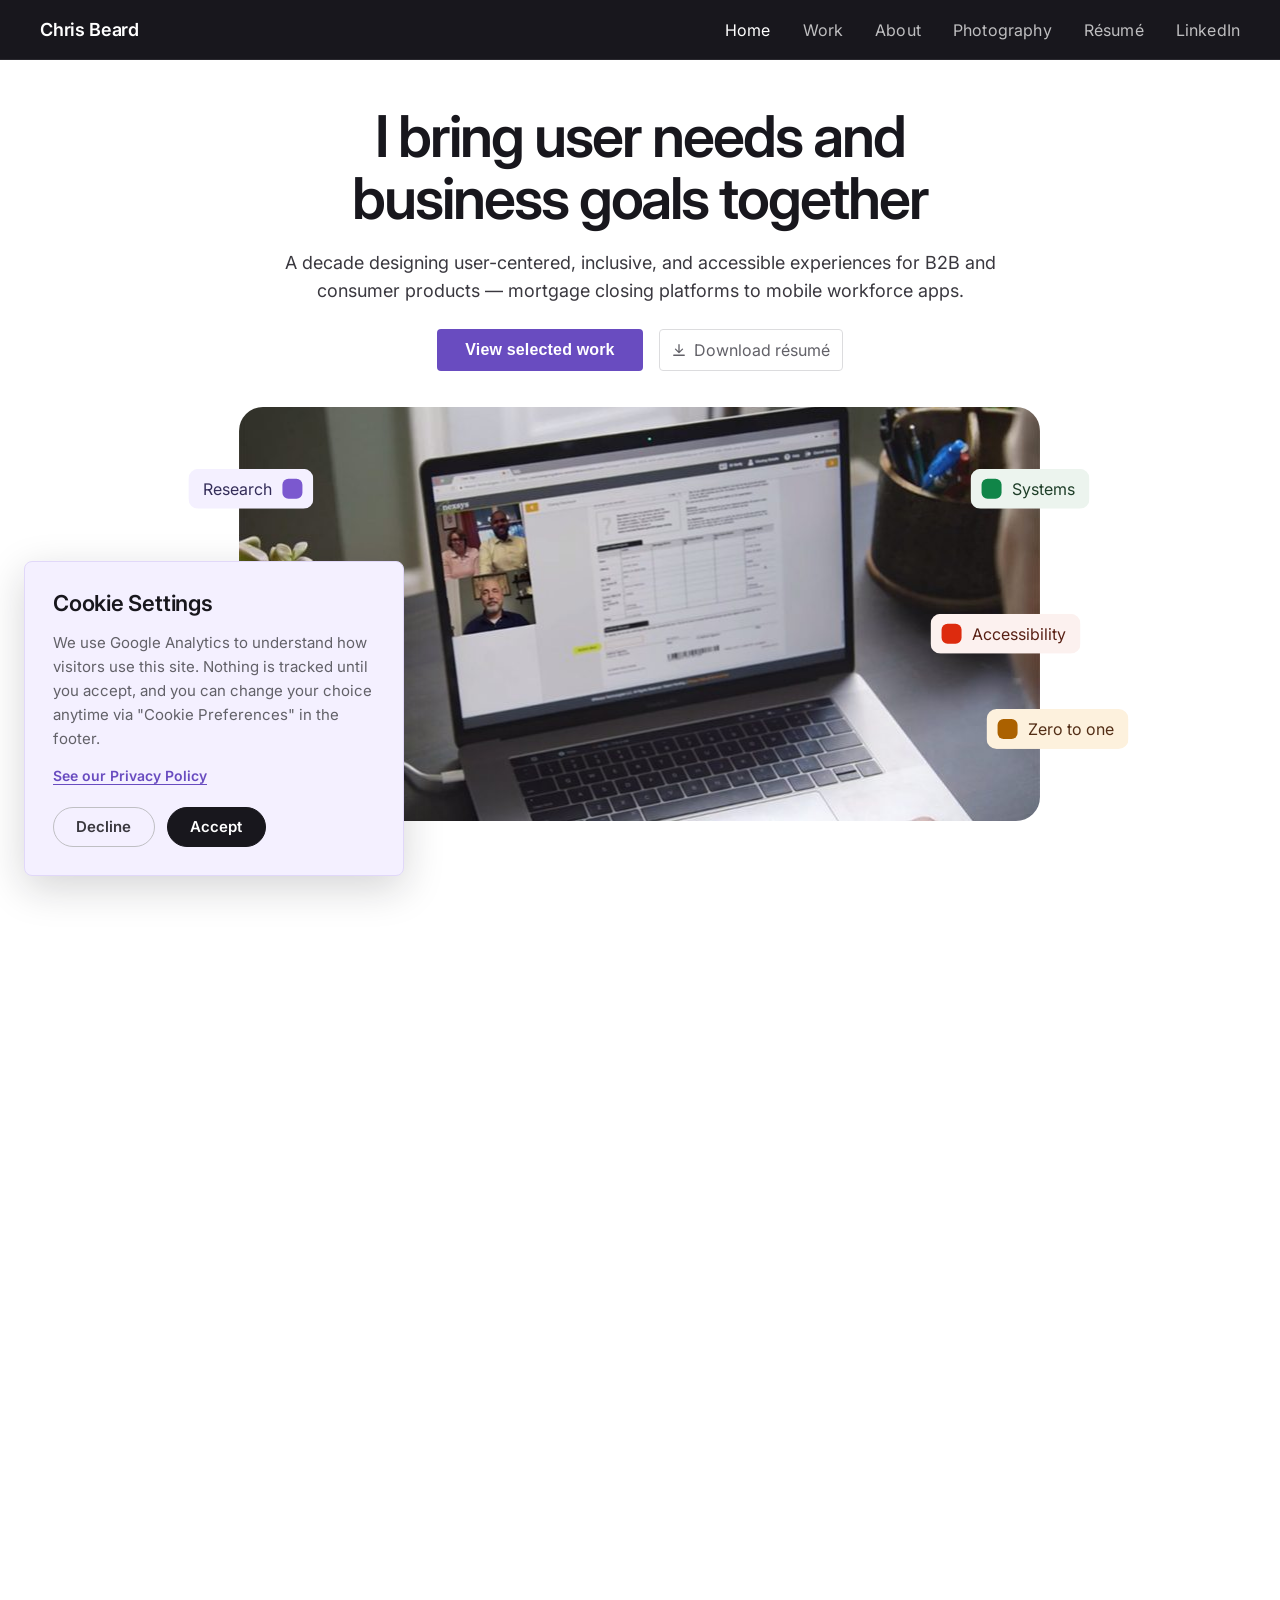
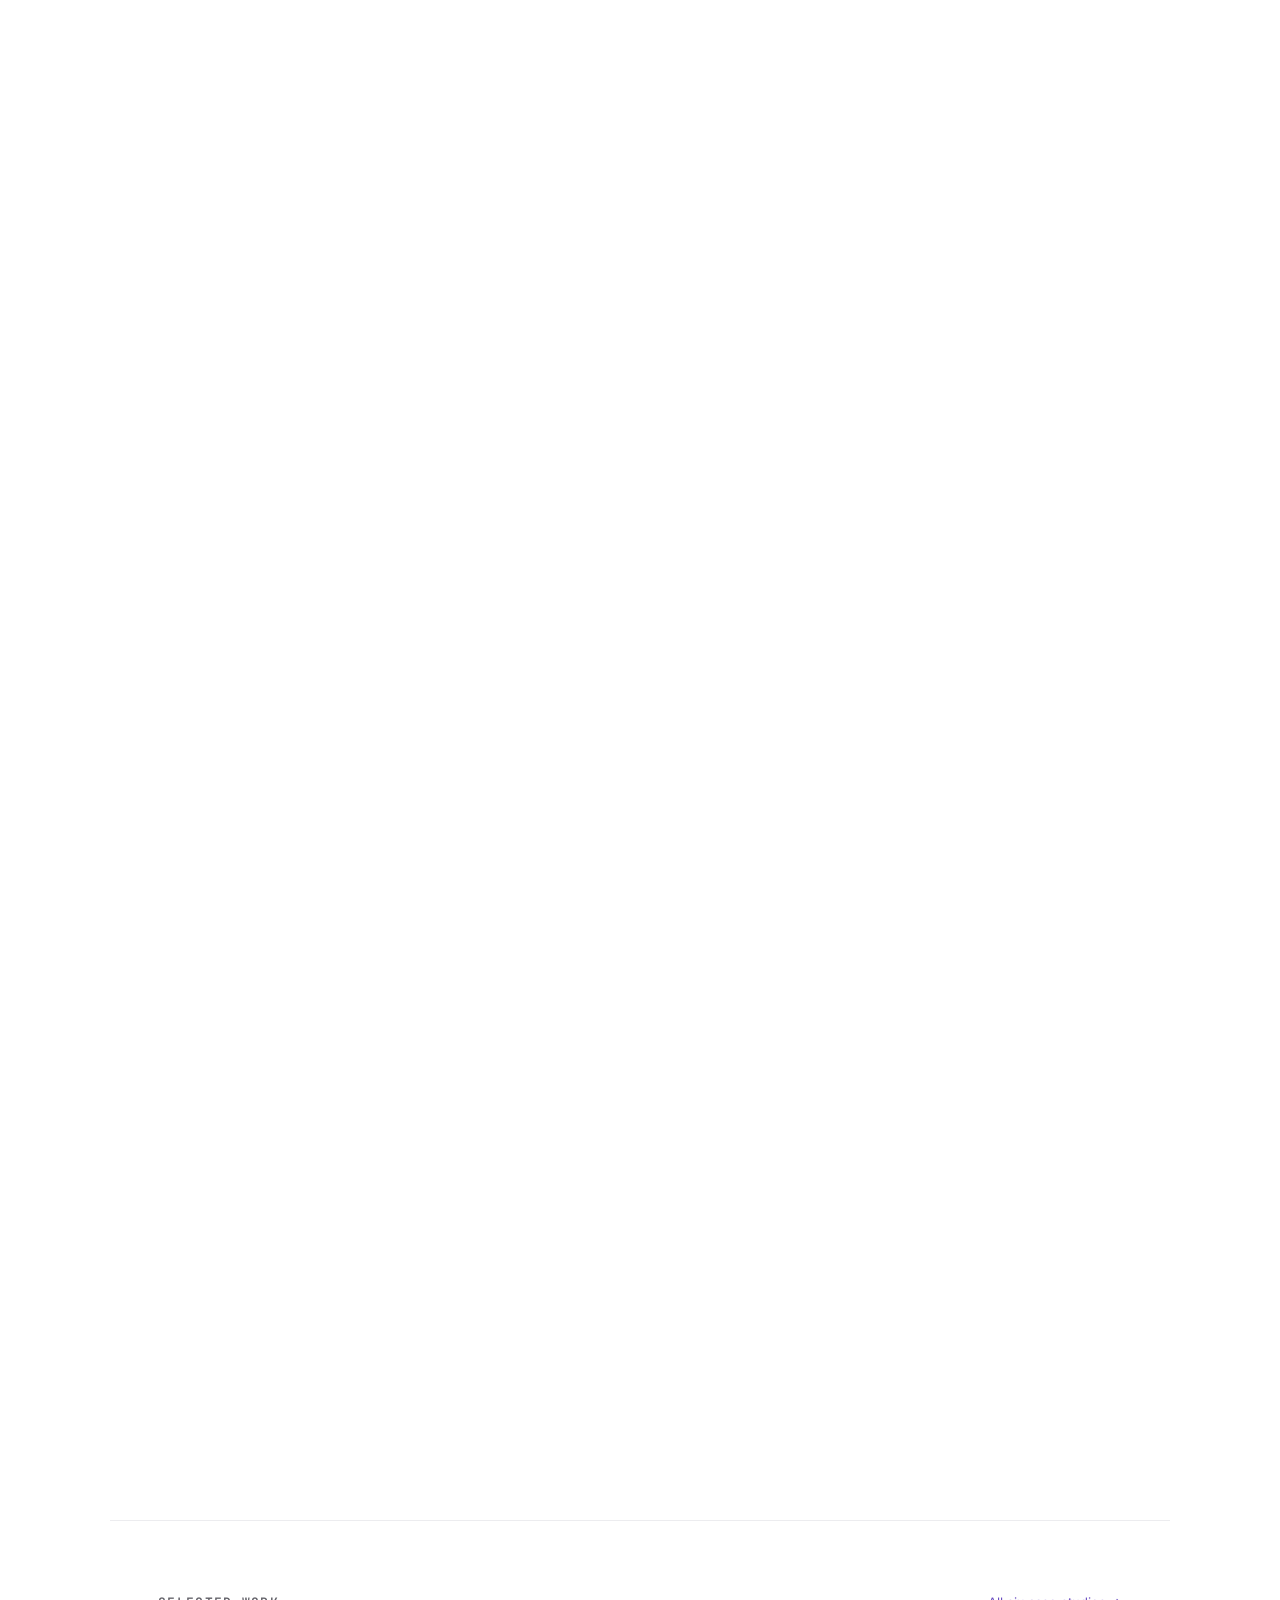
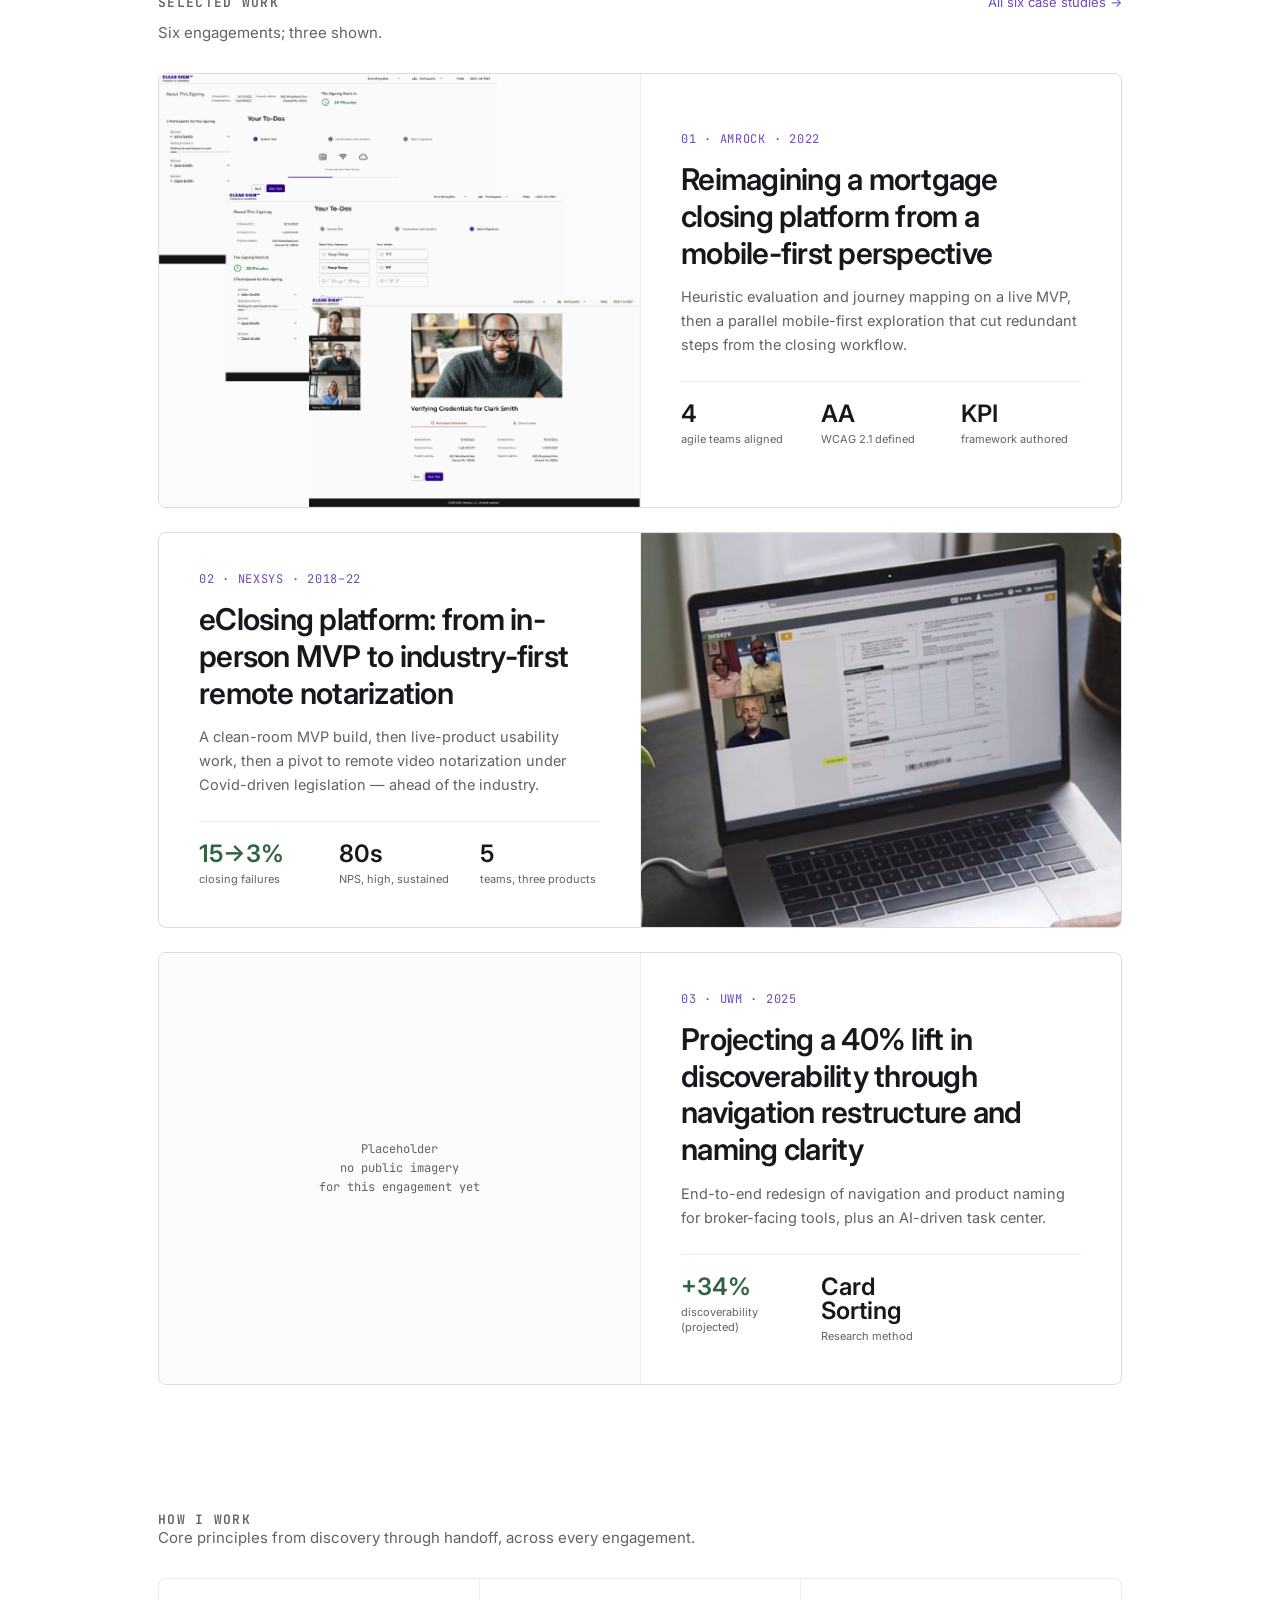
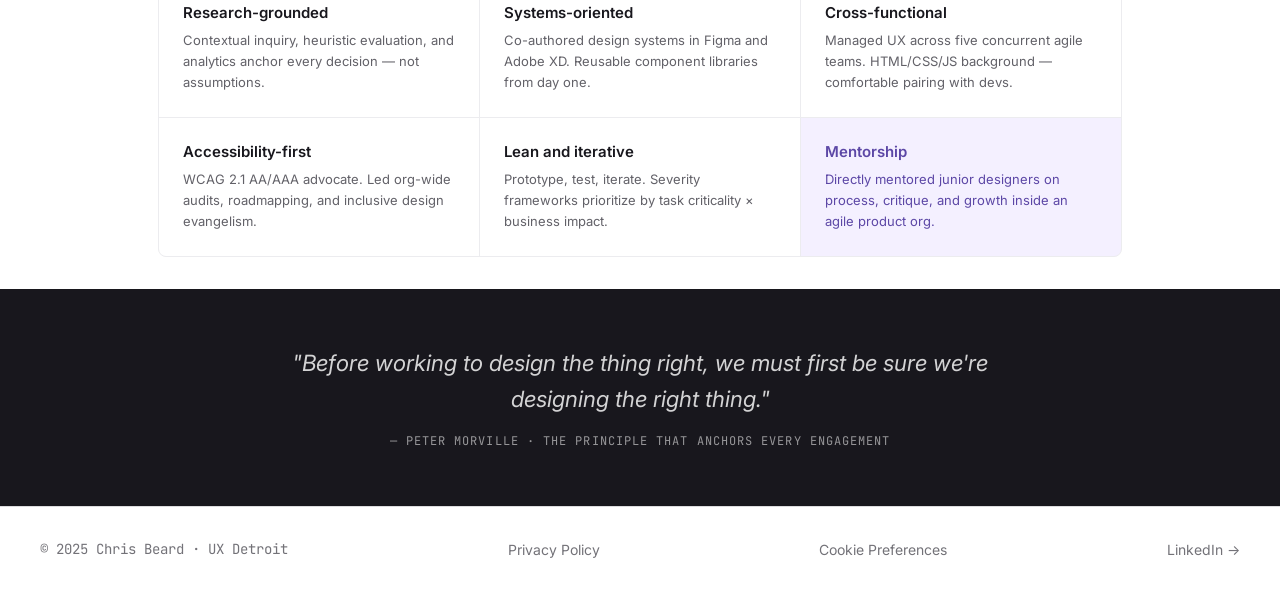
==== commit 1f376c6d: "new branch to test home page interactions" ====
--- a/index.html
+++ b/index.html
@@ -47,16 +47,87 @@
 
 <main id="main-content">
 
-  <section class="hero hero-home">
-    <p class="hero-eyebrow">Product Designer · Detroit, MI</p>
-    <h1 class="hero-h1"><span class="hero-line"><span>I bring user needs and</span></span><span class="hero-line"><span>business goals <em>together</em>.</span></span></h1>
-    <p class="hero-sub">A decade designing user-centered, inclusive, and accessible experiences for B2B and consumer products — mortgage closing platforms to mobile workforce apps.</p>
-    <div class="hero-actions">
-      <button class="btn-primary" type="button" onclick="location.href='work.html'">View selected work</button>
-      <a class="btn-ghost" href="https://cdn.prod.website-files.com/657235eab95ad436f5d0ef59/69a52b93fa507fe3a2e2536a_Chris_Beard_Public_Resume.pdf" target="_blank" rel="noopener">
-        <svg width="14" height="14" viewBox="0 0 16 16" fill="none" aria-hidden="true"><path d="M2 14h12M8 2v8M4 7l4 4 4-4" stroke="currentColor" stroke-width="1.5" stroke-linecap="round" stroke-linejoin="round"/></svg>
-        Download résumé
-      </a>
+  <!-- HERO STAGE (scroll-driven on wide screens; see hero-stage.js) -->
+  <section class="hs" data-hero-stage>
+    <div class="hs-sticky">
+      <div class="hs-hero">
+        <div class="hs-text">
+          <h1 class="hs-h1">I bring user needs and business goals together</h1>
+          <p class="hs-sub">A decade designing user-centered, inclusive, and accessible experiences for B2B and consumer products — mortgage closing platforms to mobile workforce apps.</p>
+          <div class="hs-actions">
+            <button class="btn-primary" type="button" onclick="location.href='work.html'">View selected work</button>
+            <a class="btn-ghost" href="https://cdn.prod.website-files.com/657235eab95ad436f5d0ef59/69a52b93fa507fe3a2e2536a_Chris_Beard_Public_Resume.pdf" target="_blank" rel="noopener">
+              <svg width="14" height="14" viewBox="0 0 16 16" fill="none" aria-hidden="true"><path d="M2 14h12M8 2v8M4 7l4 4 4-4" stroke="currentColor" stroke-width="1.5" stroke-linecap="round" stroke-linejoin="round"/></svg>
+              Download résumé
+            </a>
+          </div>
+        </div>
+        <div class="hs-frame">
+          <div class="hs-img"><img src="images/nexsys-ron.jpg" alt="A laptop showing a video conference of several people with a document on screen being signed"></div>
+          <span class="hs-ghost hs-chip hs-tone-purple" data-i="0" aria-hidden="true">Research<span class="hs-dot"></span></span>
+          <span class="hs-ghost hs-chip hs-chip--r hs-tone-green" data-i="1" aria-hidden="true"><span class="hs-dot"></span>Systems</span>
+          <span class="hs-ghost hs-chip hs-tone-blue" data-i="2" aria-hidden="true">Information architecture<span class="hs-dot"></span></span>
+          <span class="hs-ghost hs-chip hs-chip--r hs-tone-red" data-i="3" aria-hidden="true"><span class="hs-dot"></span>Accessibility</span>
+          <span class="hs-ghost hs-chip hs-tone-green" data-i="4" aria-hidden="true">Mobile<span class="hs-dot"></span></span>
+          <span class="hs-ghost hs-chip hs-chip--r hs-tone-orange" data-i="5" aria-hidden="true"><span class="hs-dot"></span>Zero to one</span>
+        </div>
+      </div>
+
+      <div class="hs-statement">
+        <h2>I design for the real constraints product teams face every day.</h2>
+      </div>
+
+      <ul class="hs-cards" role="list">
+        <li class="hs-card hs-tone-purple"><div class="hs-card-in"><div class="hs-bob">
+          <div class="hs-thumb"><img src="images/clearsign-redesign.png" alt=""></div>
+          <div class="hs-box">
+            <span class="hs-start hs-chip" aria-hidden="true">Research<span class="hs-dot"></span></span>
+            <p class="hs-end"><span class="hs-dot" aria-hidden="true"></span><span><span class="hs-end-label">Research: </span>Journey mapping and heuristic evaluation on a live MVP</span></p>
+          </div>
+        </div></div></li>
+        <li class="hs-card hs-tone-green"><div class="hs-card-in"><div class="hs-bob">
+          <div class="hs-thumb"><img src="images/nexsys-ron.jpg" alt=""></div>
+          <div class="hs-box">
+            <span class="hs-start hs-chip hs-chip--r" aria-hidden="true"><span class="hs-dot"></span>Systems</span>
+            <p class="hs-end"><span class="hs-dot" aria-hidden="true"></span><span><span class="hs-end-label">Systems: </span>Industry-first remote notarization, failures from 15% to 3%</span></p>
+          </div>
+        </div></div></li>
+        <li class="hs-card hs-tone-blue"><div class="hs-card-in"><div class="hs-bob">
+          <div class="hs-thumb"><span class="hs-thumb-text">UWM</span></div>
+          <div class="hs-box">
+            <span class="hs-start hs-chip" aria-hidden="true">Information architecture<span class="hs-dot"></span></span>
+            <p class="hs-end"><span class="hs-dot" aria-hidden="true"></span><span><span class="hs-end-label">Information architecture: </span>Navigation and naming that lifted discoverability 40%</span></p>
+          </div>
+        </div></div></li>
+        <li class="hs-card hs-tone-red"><div class="hs-card-in"><div class="hs-bob">
+          <div class="hs-thumb hs-thumb--contain"><img src="images/wcag.svg" alt=""></div>
+          <div class="hs-box">
+            <span class="hs-start hs-chip hs-chip--r" aria-hidden="true"><span class="hs-dot"></span>Accessibility</span>
+            <p class="hs-end"><span class="hs-dot" aria-hidden="true"></span><span><span class="hs-end-label">Accessibility: </span>A WCAG 2.1 AA roadmap four teams worked from</span></p>
+          </div>
+        </div></div></li>
+        <li class="hs-card hs-tone-green"><div class="hs-card-in"><div class="hs-bob">
+          <div class="hs-thumb"><img src="images/myappraisals-hero.png" alt=""></div>
+          <div class="hs-box">
+            <span class="hs-start hs-chip" aria-hidden="true">Mobile<span class="hs-dot"></span></span>
+            <p class="hs-end"><span class="hs-dot" aria-hidden="true"></span><span><span class="hs-end-label">Mobile: </span>Appraiser order acceptance from half a day to minutes</span></p>
+          </div>
+        </div></div></li>
+        <li class="hs-card hs-tone-orange"><div class="hs-card-in"><div class="hs-bob">
+          <div class="hs-thumb"><img src="images/downshift-hero.jpg" alt=""></div>
+          <div class="hs-box">
+            <span class="hs-start hs-chip hs-chip--r" aria-hidden="true"><span class="hs-dot"></span>Zero to one</span>
+            <p class="hs-end"><span class="hs-dot" aria-hidden="true"></span><span><span class="hs-end-label">Zero to one: </span>One MVP serving three user groups at Downshift.io</span></p>
+          </div>
+        </div></div></li>
+      </ul>
+
+      <div class="hs-stats">
+        <div class="hs-stat"><span class="hs-stat-num"><span data-hs-count="10">10</span>+</span><span class="hs-stat-label">years designing B2B and consumer products</span></div>
+        <div class="hs-stat"><span class="hs-stat-num"><span data-hs-count="40">40</span>%</span><span class="hs-stat-label">lift in discoverability at UWM</span></div>
+        <div class="hs-stat"><span class="hs-stat-num"><span data-hs-count="3">3</span>%</span><span class="hs-stat-label">closing failures, down from 15%</span></div>
+        <div class="hs-stat"><span class="hs-stat-num"><span data-hs-count="4">4</span></span><span class="hs-stat-label">agile teams aligned on one direction</span></div>
+      </div>
     </div>
   </section>
 
@@ -170,6 +241,7 @@
 </div>
 <script src="nav.js"></script>
 <script src="motion.js"></script>
+<script src="hero-stage.js"></script>
 <script src="consent.js"></script>
 </body>
 </html>
--- a/styles.css
+++ b/styles.css
@@ -18,13 +18,20 @@
     --gl-purple-50:  #f4f0ff;
     --gl-purple-100: #e1d8f9;
     --gl-purple-300: #ac93e6;
+    --gl-purple-500: #7b58cf;
     --gl-purple-600: #694cc0;
     --gl-purple-700: #5c47a6;
+    --gl-purple-900: #342d59;
 
     --gl-green-50:  #ecf4ee;   --gl-green-100: #c3e6cd;
+    --gl-green-500: #108548;
     --gl-green-600: #2f7549;   --gl-green-700: #306440;
-    --gl-orange-50: #fdf1dd;   --gl-orange-600: #995715;
-    --gl-red-50:    #fcf1ef;   --gl-red-600:    #c02f12;
+    --gl-green-900: #1e3e28;
+    --gl-blue-50:   #e9f3fc;   --gl-blue-500:   #1f75cb;   --gl-blue-900:   #213454;
+    --gl-orange-50: #fdf1dd;   --gl-orange-500: #ab6100;   --gl-orange-600: #995715;
+    --gl-orange-900: #532e16;
+    --gl-red-50:    #fcf1ef;   --gl-red-500:    #dd2b0e;   --gl-red-600:    #c02f12;
+    --gl-red-900:   #582014;
 
     /* Pajamas ships two weights only: 400 body, 600 headings and labels. */
     --gl-shadow-color: rgba(5,5,6,0.16);
@@ -319,13 +326,116 @@
   .nda-sub { font-size: 0.9375rem; color: var(--ink-2); }
 
   /* ── HOW I WORK ── */
-  /* ── HOME: centered hero ── */
-  .hero-home { max-width: 1060px; padding: 6.5rem 3rem 5.5rem; }
-  .hero-home .hero-eyebrow::before { display: none; }
-  .hero-home .hero-h1 { font-size: clamp(2.25rem, 5.5vw, 3.75rem); line-height: 1.08; letter-spacing: -0.03em; }
-  .hero-home .hero-h1 em { font-style: normal; color: var(--accent); }
-  .hero-home .hero-sub { max-width: 660px; margin: 1.75rem 0 0; font-size: 1.125rem; line-height: 1.6; }
-  .hero-home .hero-actions { margin: 2.25rem 0 0; }
+  /* ── HOME: scroll-driven hero stage (Home 2l design) ──
+     By default this is a plain stacked layout: hero, statement, six skill
+     cards, stats. That's what no-JS, reduced-motion and landscape-phone
+     visitors get. Otherwise hero-stage.js sets [data-live] on .hs, which pins the
+     stage and plays the sequence on scroll: the hero fades back, the chips
+     hanging off the image fly out and grow into cards, then the statement
+     and stats come in. */
+  .hs { max-width: 1200px; margin: 0 auto; padding: 4rem 3rem 4.5rem; }
+  .hs-sticky { display: flex; flex-direction: column; gap: 3.5rem; }
+
+  .hs-hero { display: flex; flex-direction: column; align-items: center; gap: clamp(20px, 4vh, 44px); }
+  .hs-text { display: flex; flex-direction: column; align-items: center; gap: clamp(12px, 2.2vh, 22px); text-align: center; max-width: 1000px; }
+  .hs-h1 { font-family: var(--font-display); font-size: clamp(2rem, min(5vw, 6.4vh), 4.125rem); line-height: 1.08; letter-spacing: -0.035em; font-weight: var(--gl-weight-bold); color: var(--heading); text-wrap: balance; }
+  .hs-sub { max-width: 720px; font-size: clamp(0.9375rem, 2.2vh, 1.125rem); line-height: 1.55; color: var(--ink); text-wrap: pretty; }
+  .hs-actions { display: flex; gap: 1rem; flex-wrap: wrap; justify-content: center; margin-top: 4px; }
+  .js .hs-h1      { animation: fadeUp 600ms linear both; }
+  .js .hs-sub     { animation: fadeUp 600ms linear 100ms both; }
+  .js .hs-actions { animation: fadeUp 600ms linear 200ms both; }
+
+  .hs-frame { position: relative; width: 100%; max-width: 925px; aspect-ratio: 925 / 478; }
+  .hs-img { position: absolute; inset: 0; border-radius: 24px; overflow: hidden; background: var(--bg-subtle); }
+  .hs-img img { width: 100%; height: 100%; object-fit: cover; display: block; }
+
+  /* Chip tones — each card carries one; the chip, card and dot read from it. */
+  .hs-tone-purple { --hs-bg: var(--gl-purple-50); --hs-fg: var(--gl-purple-900); --hs-dot: var(--gl-purple-500); }
+  .hs-tone-green  { --hs-bg: var(--gl-green-50);  --hs-fg: var(--gl-green-900);  --hs-dot: var(--gl-green-500); }
+  .hs-tone-blue   { --hs-bg: var(--gl-blue-50);   --hs-fg: var(--gl-blue-900);   --hs-dot: var(--gl-blue-500); }
+  .hs-tone-red    { --hs-bg: var(--gl-red-50);    --hs-fg: var(--gl-red-900);    --hs-dot: var(--gl-red-500); }
+  .hs-tone-orange { --hs-bg: var(--gl-orange-50); --hs-fg: var(--gl-orange-900); --hs-dot: var(--gl-orange-500); }
+
+  .hs-dot { display: block; flex: none; width: 20px; height: 20px; border-radius: 6px; background: var(--hs-dot); }
+  /* Chip label: text then dot for left-hand chips, dot then text for right. */
+  .hs-chip { display: flex; align-items: center; gap: 10px; padding: 9px 10px 9px 14px; font-size: 1rem; line-height: 1; color: var(--hs-fg); white-space: nowrap; }
+  .hs-chip--r { padding: 9px 14px 9px 10px; }
+
+  /* The chips hanging off the image's edges. In the static layout they're
+     shown as-is; in live mode they turn into invisible ghosts that the
+     script measures to find where each card starts its flight. Wide chips
+     may run past the screen edge on small screens, so the stage clips. */
+  .hs:not([data-live]) { overflow-x: clip; }
+  .hs-ghost { position: absolute; border: 1px solid transparent; border-radius: 10px; background: var(--hs-bg); }
+  .hs[data-live] .hs-ghost { visibility: hidden; }
+
+  .hs-cards { list-style: none; display: grid; grid-template-columns: repeat(auto-fill, minmax(min(300px, 100%), 1fr)); gap: 1rem; }
+  .hs-card, .hs-card-in, .hs-bob { display: flex; }
+  .hs-card-in, .hs-bob { flex: 1; }
+  .hs-bob { gap: 10px; }
+  .hs-thumb { flex: none; width: 88px; min-height: 88px; border-radius: 12px; overflow: hidden; background: var(--bg-subtle); border: 1px solid var(--gl-neutral-50); }
+  .hs-thumb img { width: 100%; height: 100%; object-fit: cover; display: block; }
+  .hs-thumb--contain img { object-fit: contain; padding: 14%; }
+  .hs-thumb-text { display: flex; width: 100%; height: 100%; align-items: center; justify-content: center; font-family: var(--font-mono); font-size: 0.6875rem; line-height: 1; font-weight: var(--gl-weight-bold); color: var(--ink-3); }
+  .hs-box { position: relative; flex: 1; border-radius: 10px; background: var(--hs-bg); border: 1px solid transparent; overflow: hidden; }
+  .hs-start { display: none; }
+  .hs-end { display: flex; align-items: flex-start; gap: 12px; padding: 18px 22px; font-size: 0.9375rem; line-height: 1.45; color: var(--hs-fg); text-wrap: pretty; }
+  .hs-end .hs-dot { width: 16px; height: 16px; border-radius: 5px; margin-top: 2px; }
+  .hs-end-label { position: absolute; width: 1px; height: 1px; overflow: hidden; clip: rect(0 0 0 0); white-space: nowrap; }
+
+  .hs-statement { display: flex; justify-content: center; text-align: center; }
+  .hs-statement h2 { max-width: 900px; font-family: var(--font-display); font-size: clamp(1.625rem, min(3.6vw, 5vh), 2.875rem); line-height: 1.18; letter-spacing: -0.025em; font-weight: var(--gl-weight-bold); color: var(--heading); text-wrap: balance; }
+
+  .hs-stats { display: grid; grid-template-columns: repeat(4, minmax(0, 1fr)); align-items: center; padding-top: 2.5rem; border-top: 1px solid var(--gl-neutral-50); background: var(--bg); }
+  .hs-stat { display: flex; flex-direction: column; align-items: center; gap: 8px; text-align: center; padding: 0 16px; }
+  .hs-stat-num { font-family: var(--font-display); font-size: clamp(2.25rem, min(4.4vw, 7vh), 4rem); line-height: 1; letter-spacing: -0.04em; font-weight: var(--gl-weight-bold); color: var(--heading); }
+  .hs-stat-label { font-size: clamp(0.8125rem, 1.9vh, 1rem); line-height: 1.35; color: var(--ink); }
+
+  /* ── Live (scroll-driven) mode ── */
+  @keyframes hsChipInL { from { opacity: 0; translate: -56px 0; } to { opacity: 1; translate: 0 0; } }
+  @keyframes hsChipInR { from { opacity: 0; translate: 56px 0; }  to { opacity: 1; translate: 0 0; } }
+  @keyframes hsBob { 0%, 100% { transform: translateY(0); } 50% { transform: translateY(-8px); } }
+
+  .hs[data-live] { position: relative; max-width: none; height: 340vh; padding: 0; }
+  .hs[data-live] .hs-sticky { display: block; position: sticky; top: var(--navh, 60px); height: calc(100vh - var(--navh, 60px)); overflow: hidden; }
+  .hs[data-live] .hs-hero { position: absolute; inset: 0; padding: clamp(20px, 5vh, 56px) 48px 0; }
+  .hs[data-live] .hs-text, .hs[data-live] .hs-img { will-change: opacity, transform; }
+  .hs[data-live] .hs-frame { flex: none; width: auto; max-width: none; height: min(46vh, 38vw); }
+
+  .hs-ghost[data-i="0"] { right: calc(100% - 72px);  top: 15%; }
+  .hs-ghost[data-i="1"] { left: calc(100% - 72px);   top: 15%; }
+  .hs-ghost[data-i="2"] { right: calc(100% - 112px); top: 50%; }
+  .hs-ghost[data-i="3"] { left: calc(100% - 112px);  top: 50%; }
+  .hs-ghost[data-i="4"] { right: calc(100% - 56px);  top: 73%; }
+  .hs-ghost[data-i="5"] { left: calc(100% - 56px);   top: 73%; }
+
+  .hs[data-live] .hs-statement { position: absolute; left: 0; right: 0; top: 0; bottom: clamp(110px, 20vh, 180px); align-items: center; padding: 0 48px; pointer-events: none; opacity: 0; }
+  .hs[data-live] .hs-stats { position: absolute; left: 0; right: 0; bottom: 0; height: clamp(110px, 20vh, 180px); padding: 0; opacity: 0; transform: translateY(24px); }
+
+  .hs[data-live] .hs-cards { display: block; position: absolute; inset: 0; z-index: 3; pointer-events: none; }
+  .hs[data-live] .hs-card { position: absolute; left: 0; top: 0; opacity: 0; will-change: transform; }
+  .hs[data-live] .hs-card-in { animation: hsChipInL 800ms cubic-bezier(0.2,0.7,0.3,1) both; }
+  .hs[data-live] .hs-card:nth-child(even) .hs-card-in { animation-name: hsChipInR; }
+  .hs[data-live] .hs-bob { gap: 0; animation: hsBob 5s ease-in-out infinite; }
+  .hs[data-live] .hs-card:nth-child(1) .hs-card-in { animation-delay: 500ms; }
+  .hs[data-live] .hs-card:nth-child(2) .hs-card-in { animation-delay: 680ms; }
+  .hs[data-live] .hs-card:nth-child(3) .hs-card-in { animation-delay: 860ms; }
+  .hs[data-live] .hs-card:nth-child(4) .hs-card-in { animation-delay: 1040ms; }
+  .hs[data-live] .hs-card:nth-child(5) .hs-card-in { animation-delay: 1220ms; }
+  .hs[data-live] .hs-card:nth-child(6) .hs-card-in { animation-delay: 1400ms; }
+  .hs[data-live] .hs-card:nth-child(2) .hs-bob { animation-duration: 5.6s; animation-delay: -0.9s; }
+  .hs[data-live] .hs-card:nth-child(3) .hs-bob { animation-duration: 6.2s; animation-delay: -1.8s; }
+  .hs[data-live] .hs-card:nth-child(4) .hs-bob { animation-duration: 6.8s; animation-delay: -2.7s; }
+  .hs[data-live] .hs-card:nth-child(5) .hs-bob { animation-duration: 7.4s; animation-delay: -3.6s; }
+  .hs[data-live] .hs-card:nth-child(6) .hs-bob { animation-duration: 8s;   animation-delay: -4.5s; }
+  .hs[data-live] .hs-thumb { width: 0; height: 100%; min-height: 0; opacity: 0; }
+  .hs[data-live] .hs-box { flex: none; }
+  .hs[data-live] .hs-start { display: flex; position: absolute; left: 0; top: 0; }
+  .hs[data-live] .hs-end { position: absolute; left: 0; top: 0; opacity: 0; }
+  /* Narrower cards in the two-column tablet arrangement (see hero-stage.js). */
+  @media (max-width: 1099px) {
+    .hs[data-live] .hs-end { gap: 10px; padding: 14px 16px; font-size: 0.875rem; }
+  }
 
   /* ── HOME: shared section chrome ── */
   .home-section { max-width: 1060px; margin: 0 auto; padding: 4.5rem 3rem 2rem; }
@@ -768,19 +878,7 @@
   .delay-2 { animation-delay: 0.16s; }
   .delay-3 { animation-delay: 0.24s; }
 
-  /* ── MOTION (carried over from the Home 2a design) ────────────────────
-     Line-wipe for the hero headline: each line clips its own inner span,
-     which slides up from below the clip. */
-  @keyframes lineWipe { from { opacity: 0; transform: translateY(110%); } to { opacity: 1; transform: none; } }
-  .hero-line { display: block; overflow: hidden; padding-bottom: 0.16em; margin-bottom: -0.16em; }
-  .hero-line > span { display: inline-block; animation: lineWipe 700ms cubic-bezier(0.2,0.7,0.25,1) both; }
-  .hero-line:nth-of-type(1) > span { animation-delay: 120ms; }
-  .hero-line:nth-of-type(2) > span { animation-delay: 240ms; }
-
-  .hero-home .hero-eyebrow { animation: fadeUp 500ms linear both; }
-  .hero-home .hero-sub     { animation: fadeUp 600ms linear 420ms both; }
-  .hero-home .hero-actions { animation: fadeUp 600ms linear 560ms both; }
-
+  /* ── MOTION (carried over from the Home 2a design) ──────────────────── */
   /* 'backwards' rather than 'both': the filled end state of 'both' would
      pin transform and defeat the hover lift below. */
   .feature-card { animation: fadeUp 480ms linear backwards; }
@@ -805,6 +903,8 @@
   /* ── RESPONSIVE ── */
   @media (max-width: 900px) {
     nav { padding: 0 1.25rem; }
+    .hs[data-live] .hs-hero { padding-left: 32px; padding-right: 32px; }
+    .hs[data-live] .hs-statement { padding: 0 32px; }
     .nav-links { gap: 1.25rem; }
     .hero { padding: 3rem 1.25rem 2rem; }
     .metrics-strip { padding: 1.5rem 1.25rem; }
@@ -877,7 +977,45 @@
     .work-mini-media { border-right: 0; border-bottom: 1px solid var(--border); padding: 1.25rem 1rem; }
     .work-mini-media img { width: auto; max-width: 100%; height: 260px; max-height: none; }
     .hero-h1 { font-size: 2.25rem; }
-    .hero-home { padding: 3rem 1.25rem 2.5rem; }
+    /* Phone hero, after parentsquare.com: same composition scaled down —
+       left-aligned copy, buttons sharing a row, a narrower image with
+       smaller chips tucked closer to its edges. */
+    .hs { padding: 2.5rem 1.25rem 2.5rem; }
+    .hs-sticky { gap: 2.5rem; }
+    .hs-hero { gap: 2.25rem; }
+    .hs-text { align-items: flex-start; text-align: left; gap: 1rem; }
+    .hs-h1 { font-size: 2rem; line-height: 1.12; }
+    .hs-sub { font-size: 1rem; }
+    .hs-actions { width: 100%; flex-wrap: nowrap; gap: 0.75rem; margin-top: 0.25rem; }
+    .hs-actions > * { flex: 1; justify-content: center; text-align: center; padding: 0.75rem 1rem; }
+    .hs-frame { width: 70%; aspect-ratio: 4 / 3; }
+    .hs-img { border-radius: 16px; }
+    .hs-chip { gap: 6px; padding: 6px 7px 6px 10px; font-size: 0.75rem; }
+    .hs-chip--r { padding: 6px 10px 6px 7px; }
+    .hs-ghost { border-radius: 8px; }
+    .hs-chip .hs-dot { width: 12px; height: 12px; border-radius: 4px; }
+    .hs-ghost[data-i="0"] { right: calc(100% - 36px); }
+    .hs-ghost[data-i="1"] { left: calc(100% - 36px); }
+    .hs-ghost[data-i="2"] { right: calc(100% - 56px); }
+    .hs-ghost[data-i="3"] { left: calc(100% - 56px); }
+    .hs-ghost[data-i="4"] { right: calc(100% - 28px); }
+    .hs-ghost[data-i="5"] { left: calc(100% - 28px); }
+    .hs-statement { justify-content: flex-start; text-align: left; }
+    .hs-stats { grid-template-columns: repeat(2, minmax(0, 1fr)); row-gap: 2rem; padding-top: 2rem; }
+
+    /* Phone live mode: the same pinned sequence, compacted. Cards are short
+       two-line chips scattered above and below the statement, allowed to
+       run off either edge; stats sit in a 2×2 grid along the bottom. */
+    .hs[data-live] .hs-sticky { height: calc(100svh - var(--navh, 60px)); }
+    .hs[data-live] .hs-hero { padding: clamp(1.5rem, 6vh, 3.5rem) 1.25rem 0; }
+    .hs[data-live] .hs-frame { width: 68%; height: auto; }
+    .hs[data-live] .hs-statement { justify-content: center; text-align: center; padding: 0 1.25rem; }
+    .hs[data-live] .hs-stats { height: auto; padding: 1.25rem 0; row-gap: 1.25rem; }
+    .hs[data-live] .hs-stat-num { font-size: 1.75rem; }
+    .hs[data-live] .hs-stat-label { font-size: 0.8125rem; }
+    .hs[data-live] .hs-thumb { border-radius: 8px; }
+    .hs[data-live] .hs-end { gap: 8px; padding: 10px 12px; font-size: 0.75rem; line-height: 1.4; }
+    .hs[data-live] .hs-end .hs-dot { width: 12px; height: 12px; border-radius: 4px; margin-top: 1px; }
     .home-section { padding: 2.5rem 1.25rem 1rem; }
     .feature-body { padding: 1.5rem; }
     .feature-metrics { gap: 0.75rem; }
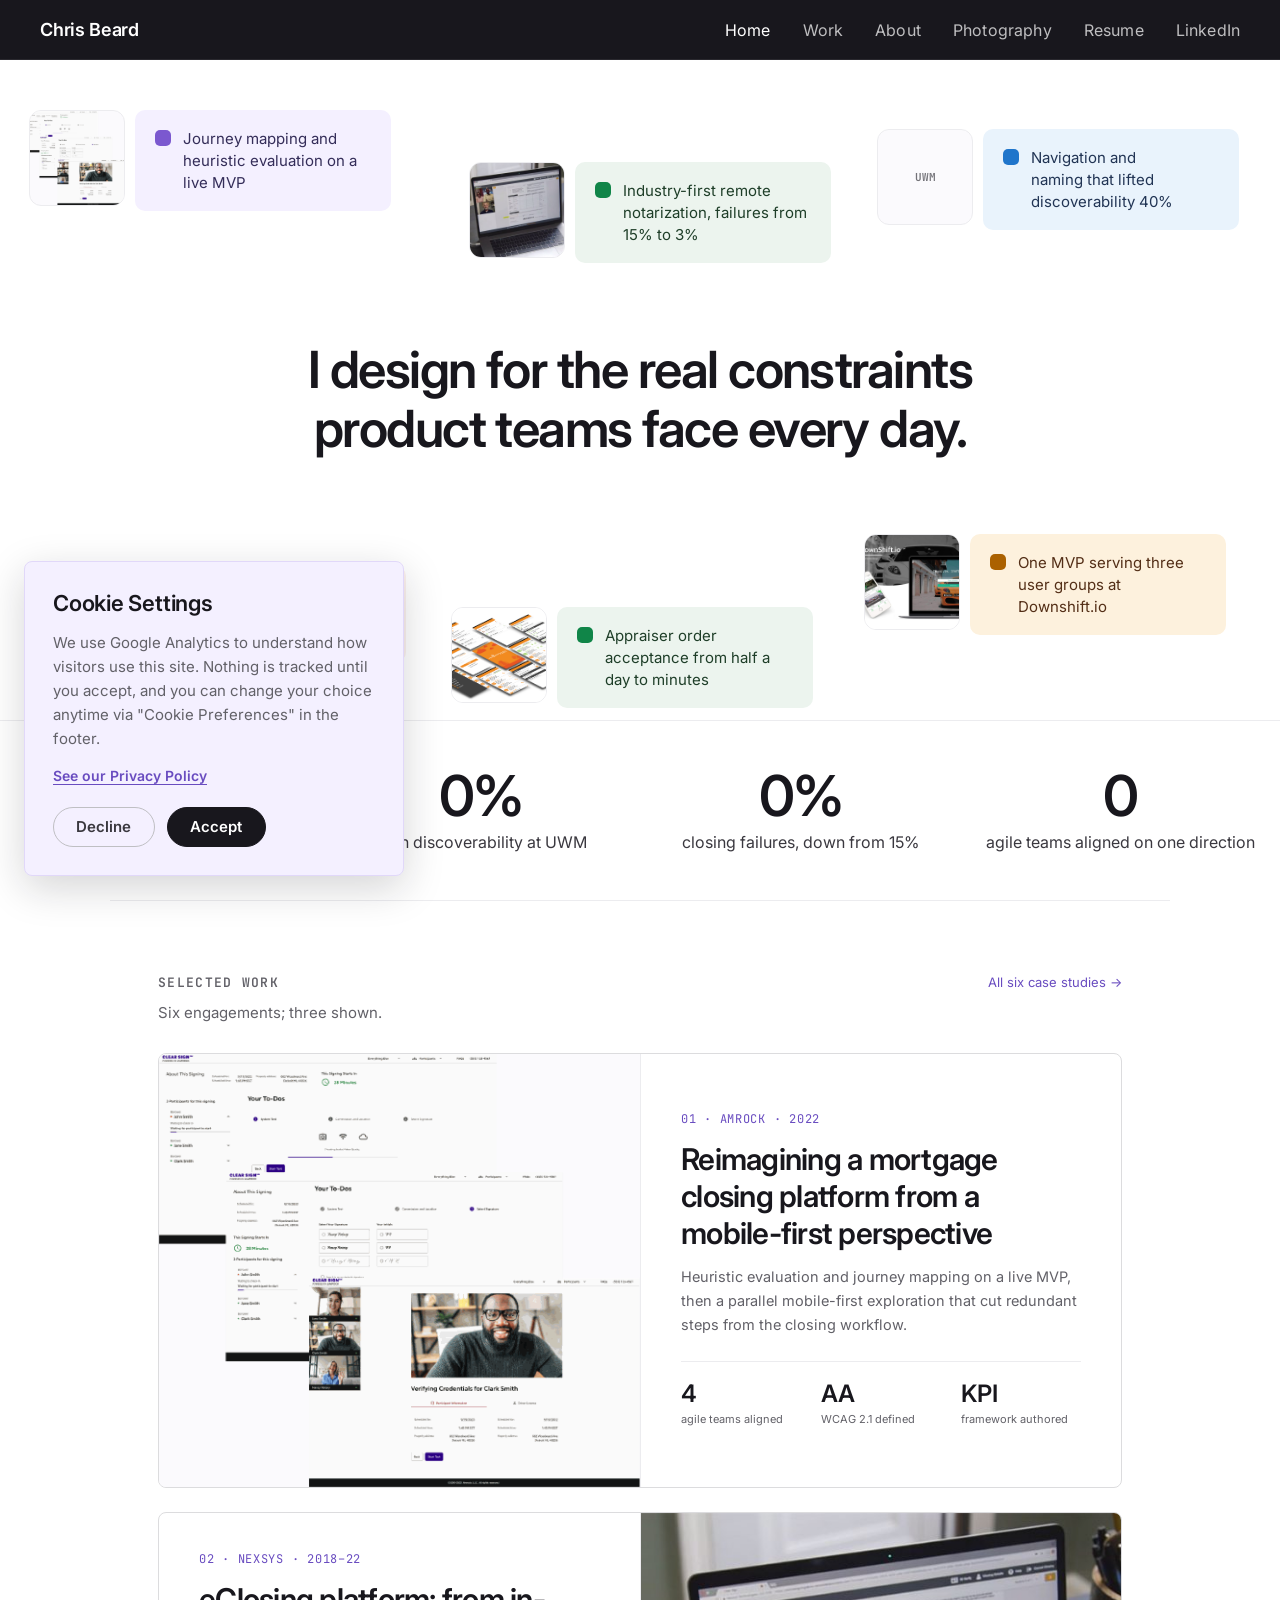
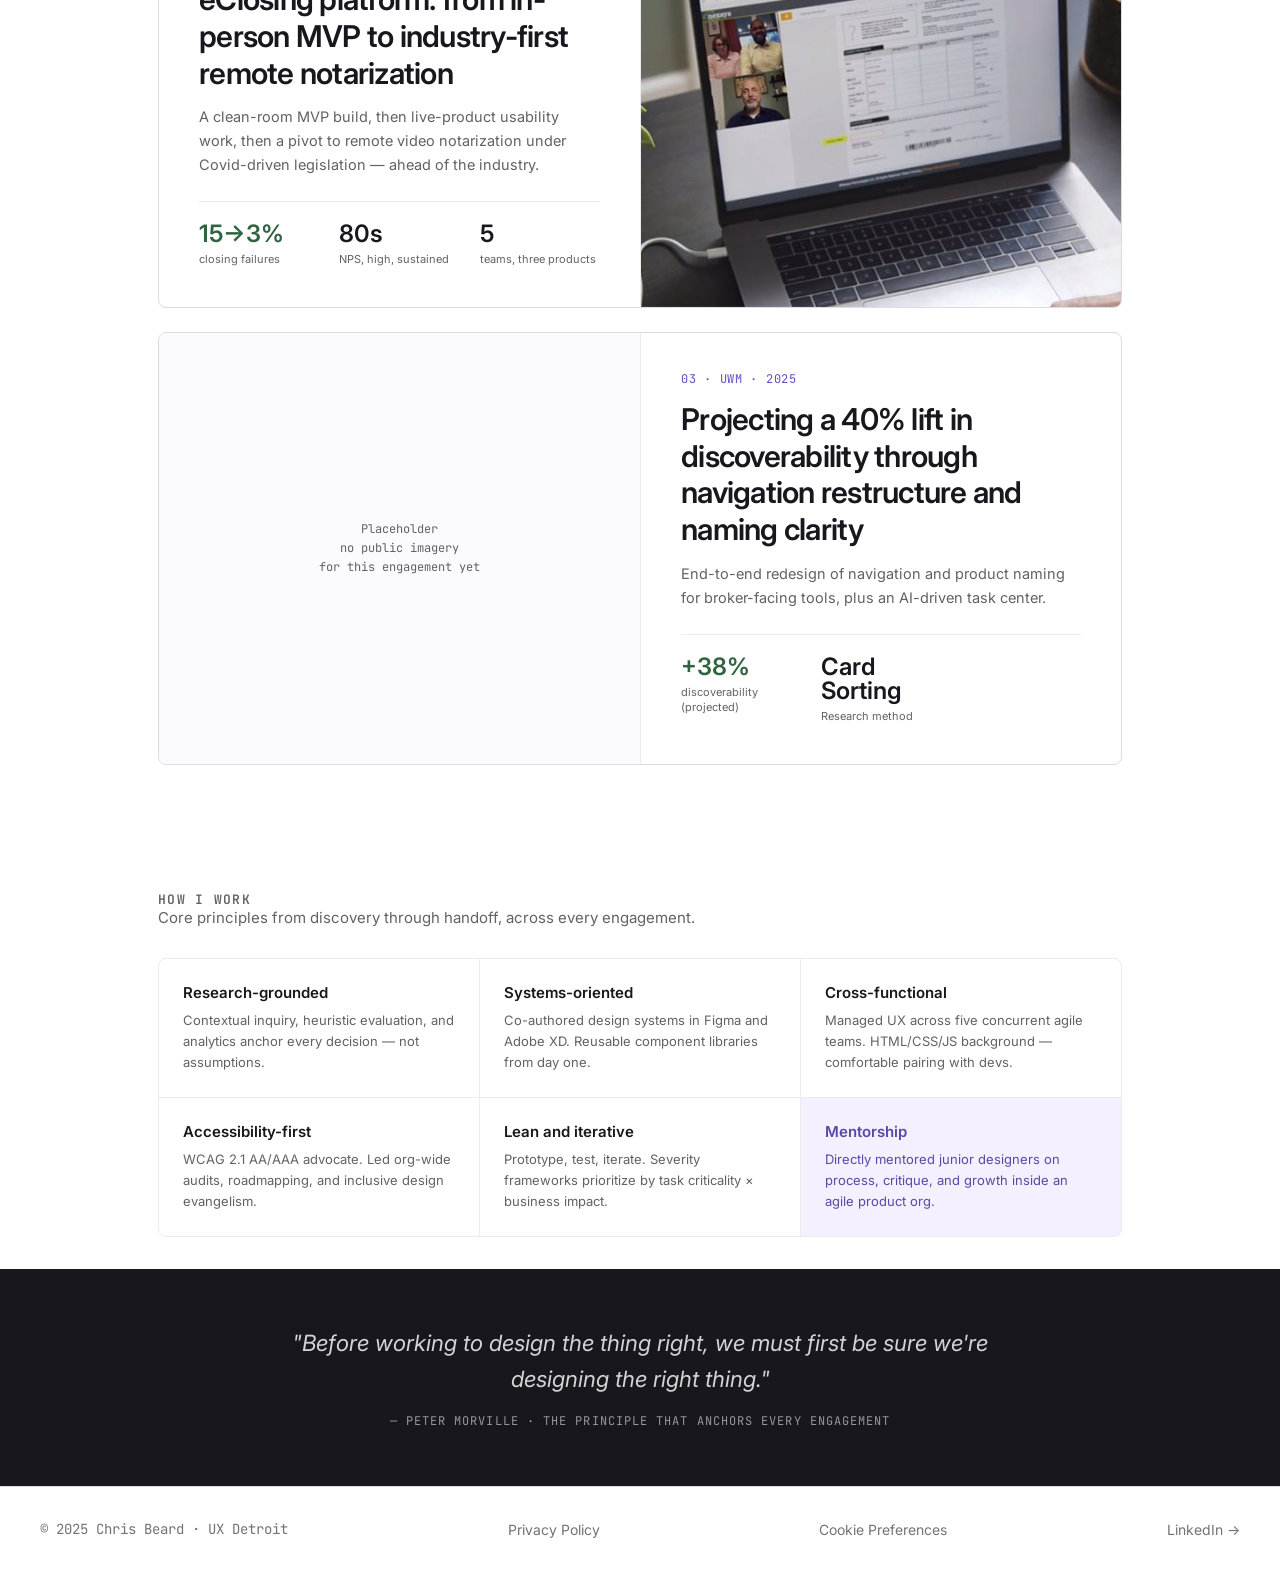
==== commit 1842223d: "updating main with new home page interactions" ====
--- a/index.html
+++ b/index.html
@@ -39,7 +39,7 @@
     <li><a href="work.html">Work</a></li>
     <li><a href="about.html">About</a></li>
     <li><a href="photography.html">Photography</a></li>
-    <li><a href="resume.html">Résumé</a></li>
+    <li><a href="resume.html">Resume</a></li>
     <li><a href="https://www.linkedin.com/in/beard02/" target="_blank" rel="noopener">LinkedIn</a></li>
   </ul>
   </div>
@@ -47,87 +47,47 @@
 
 <main id="main-content">
 
-  <!-- HERO STAGE (scroll-driven on wide screens; see hero-stage.js) -->
+  <!-- HERO (cards burst out from the headline on load; see hero-stage.js) -->
   <section class="hs" data-hero-stage>
-    <div class="hs-sticky">
-      <div class="hs-hero">
-        <div class="hs-text">
-          <h1 class="hs-h1">I bring user needs and business goals together</h1>
-          <p class="hs-sub">A decade designing user-centered, inclusive, and accessible experiences for B2B and consumer products — mortgage closing platforms to mobile workforce apps.</p>
-          <div class="hs-actions">
-            <button class="btn-primary" type="button" onclick="location.href='work.html'">View selected work</button>
-            <a class="btn-ghost" href="https://cdn.prod.website-files.com/657235eab95ad436f5d0ef59/69a52b93fa507fe3a2e2536a_Chris_Beard_Public_Resume.pdf" target="_blank" rel="noopener">
-              <svg width="14" height="14" viewBox="0 0 16 16" fill="none" aria-hidden="true"><path d="M2 14h12M8 2v8M4 7l4 4 4-4" stroke="currentColor" stroke-width="1.5" stroke-linecap="round" stroke-linejoin="round"/></svg>
-              Download résumé
-            </a>
-          </div>
-        </div>
-        <div class="hs-frame">
-          <div class="hs-img"><img src="images/nexsys-ron.jpg" alt="A laptop showing a video conference of several people with a document on screen being signed"></div>
-          <span class="hs-ghost hs-chip hs-tone-purple" data-i="0" aria-hidden="true">Research<span class="hs-dot"></span></span>
-          <span class="hs-ghost hs-chip hs-chip--r hs-tone-green" data-i="1" aria-hidden="true"><span class="hs-dot"></span>Systems</span>
-          <span class="hs-ghost hs-chip hs-tone-blue" data-i="2" aria-hidden="true">Information architecture<span class="hs-dot"></span></span>
-          <span class="hs-ghost hs-chip hs-chip--r hs-tone-red" data-i="3" aria-hidden="true"><span class="hs-dot"></span>Accessibility</span>
-          <span class="hs-ghost hs-chip hs-tone-green" data-i="4" aria-hidden="true">Mobile<span class="hs-dot"></span></span>
-          <span class="hs-ghost hs-chip hs-chip--r hs-tone-orange" data-i="5" aria-hidden="true"><span class="hs-dot"></span>Zero to one</span>
-        </div>
-      </div>
-
-      <div class="hs-statement">
-        <h2>I design for the real constraints product teams face every day.</h2>
-      </div>
-
-      <ul class="hs-cards" role="list">
-        <li class="hs-card hs-tone-purple"><div class="hs-card-in"><div class="hs-bob">
-          <div class="hs-thumb"><img src="images/clearsign-redesign.png" alt=""></div>
-          <div class="hs-box">
-            <span class="hs-start hs-chip" aria-hidden="true">Research<span class="hs-dot"></span></span>
-            <p class="hs-end"><span class="hs-dot" aria-hidden="true"></span><span><span class="hs-end-label">Research: </span>Journey mapping and heuristic evaluation on a live MVP</span></p>
-          </div>
-        </div></div></li>
-        <li class="hs-card hs-tone-green"><div class="hs-card-in"><div class="hs-bob">
-          <div class="hs-thumb"><img src="images/nexsys-ron.jpg" alt=""></div>
-          <div class="hs-box">
-            <span class="hs-start hs-chip hs-chip--r" aria-hidden="true"><span class="hs-dot"></span>Systems</span>
-            <p class="hs-end"><span class="hs-dot" aria-hidden="true"></span><span><span class="hs-end-label">Systems: </span>Industry-first remote notarization, failures from 15% to 3%</span></p>
-          </div>
-        </div></div></li>
-        <li class="hs-card hs-tone-blue"><div class="hs-card-in"><div class="hs-bob">
-          <div class="hs-thumb"><span class="hs-thumb-text">UWM</span></div>
-          <div class="hs-box">
-            <span class="hs-start hs-chip" aria-hidden="true">Information architecture<span class="hs-dot"></span></span>
-            <p class="hs-end"><span class="hs-dot" aria-hidden="true"></span><span><span class="hs-end-label">Information architecture: </span>Navigation and naming that lifted discoverability 40%</span></p>
-          </div>
-        </div></div></li>
-        <li class="hs-card hs-tone-red"><div class="hs-card-in"><div class="hs-bob">
-          <div class="hs-thumb hs-thumb--contain"><img src="images/wcag.svg" alt=""></div>
-          <div class="hs-box">
-            <span class="hs-start hs-chip hs-chip--r" aria-hidden="true"><span class="hs-dot"></span>Accessibility</span>
-            <p class="hs-end"><span class="hs-dot" aria-hidden="true"></span><span><span class="hs-end-label">Accessibility: </span>A WCAG 2.1 AA roadmap four teams worked from</span></p>
-          </div>
-        </div></div></li>
-        <li class="hs-card hs-tone-green"><div class="hs-card-in"><div class="hs-bob">
-          <div class="hs-thumb"><img src="images/myappraisals-hero.png" alt=""></div>
-          <div class="hs-box">
-            <span class="hs-start hs-chip" aria-hidden="true">Mobile<span class="hs-dot"></span></span>
-            <p class="hs-end"><span class="hs-dot" aria-hidden="true"></span><span><span class="hs-end-label">Mobile: </span>Appraiser order acceptance from half a day to minutes</span></p>
-          </div>
-        </div></div></li>
-        <li class="hs-card hs-tone-orange"><div class="hs-card-in"><div class="hs-bob">
-          <div class="hs-thumb"><img src="images/downshift-hero.jpg" alt=""></div>
-          <div class="hs-box">
-            <span class="hs-start hs-chip hs-chip--r" aria-hidden="true"><span class="hs-dot"></span>Zero to one</span>
-            <p class="hs-end"><span class="hs-dot" aria-hidden="true"></span><span><span class="hs-end-label">Zero to one: </span>One MVP serving three user groups at Downshift.io</span></p>
-          </div>
-        </div></div></li>
-      </ul>
-
-      <div class="hs-stats">
-        <div class="hs-stat"><span class="hs-stat-num"><span data-hs-count="10">10</span>+</span><span class="hs-stat-label">years designing B2B and consumer products</span></div>
-        <div class="hs-stat"><span class="hs-stat-num"><span data-hs-count="40">40</span>%</span><span class="hs-stat-label">lift in discoverability at UWM</span></div>
-        <div class="hs-stat"><span class="hs-stat-num"><span data-hs-count="3">3</span>%</span><span class="hs-stat-label">closing failures, down from 15%</span></div>
-        <div class="hs-stat"><span class="hs-stat-num"><span data-hs-count="4">4</span></span><span class="hs-stat-label">agile teams aligned on one direction</span></div>
-      </div>
+    <div class="hs-area">
+      <div class="hs-text">
+        <h1 class="hs-h1">I design for the real constraints product teams face every day.</h1>
+      </div>
+      <div class="hs-row hs-row--top">
+        <a class="hs-card hs-tone-purple" href="cs-clearsign.html"><span class="hs-bob"><span class="hs-card-in">
+          <span class="hs-thumb"><img src="images/clearsign-redesign.png" alt=""></span>
+          <span class="hs-box"><span class="hs-dot" aria-hidden="true"></span><span><span class="hs-label">Research: </span>Journey mapping and heuristic evaluation on a live MVP</span></span>
+        </span></span></a>
+        <a class="hs-card hs-tone-green" href="cs-nexsys.html"><span class="hs-bob"><span class="hs-card-in">
+          <span class="hs-thumb"><img src="images/nexsys-ron.jpg" alt=""></span>
+          <span class="hs-box"><span class="hs-dot" aria-hidden="true"></span><span><span class="hs-label">Systems: </span>Industry-first remote notarization, failures from 15% to 3%</span></span>
+        </span></span></a>
+        <a class="hs-card hs-tone-blue" href="cs-uwm.html"><span class="hs-bob"><span class="hs-card-in">
+          <span class="hs-thumb"><span class="hs-thumb-text">UWM</span></span>
+          <span class="hs-box"><span class="hs-dot" aria-hidden="true"></span><span><span class="hs-label">Information architecture: </span>Navigation and naming that lifted discoverability 40%</span></span>
+        </span></span></a>
+      </div>
+      <div class="hs-row hs-row--bottom">
+        <a class="hs-card hs-tone-red" href="cs-wcag.html"><span class="hs-bob"><span class="hs-card-in">
+          <span class="hs-thumb hs-thumb--contain"><img src="images/wcag.svg" alt=""></span>
+          <span class="hs-box"><span class="hs-dot" aria-hidden="true"></span><span><span class="hs-label">Accessibility: </span>A WCAG 2.1 AA roadmap four teams worked from</span></span>
+        </span></span></a>
+        <a class="hs-card hs-tone-green" href="cs-appraisals.html"><span class="hs-bob"><span class="hs-card-in">
+          <span class="hs-thumb"><img src="images/myappraisals-hero.png" alt=""></span>
+          <span class="hs-box"><span class="hs-dot" aria-hidden="true"></span><span><span class="hs-label">Mobile: </span>Appraiser order acceptance from half a day to minutes</span></span>
+        </span></span></a>
+        <a class="hs-card hs-tone-orange" href="cs-downshift.html"><span class="hs-bob"><span class="hs-card-in">
+          <span class="hs-thumb"><img src="images/downshift-hero.jpg" alt=""></span>
+          <span class="hs-box"><span class="hs-dot" aria-hidden="true"></span><span><span class="hs-label">Zero to one: </span>One MVP serving three user groups at Downshift.io</span></span>
+        </span></span></a>
+      </div>
+    </div>
+
+    <div class="hs-stats">
+      <div class="hs-stat"><span class="hs-stat-num"><span data-hs-count="10">10</span>+</span><span class="hs-stat-label">years designing B2B and consumer products</span></div>
+      <div class="hs-stat"><span class="hs-stat-num"><span data-hs-count="40">40</span>%</span><span class="hs-stat-label">lift in discoverability at UWM</span></div>
+      <div class="hs-stat"><span class="hs-stat-num"><span data-hs-count="3">3</span>%</span><span class="hs-stat-label">closing failures, down from 15%</span></div>
+      <div class="hs-stat"><span class="hs-stat-num"><span data-hs-count="4">4</span></span><span class="hs-stat-label">agile teams aligned on one direction</span></div>
     </div>
   </section>
 
--- a/styles.css
+++ b/styles.css
@@ -326,116 +326,95 @@
   .nda-sub { font-size: 0.9375rem; color: var(--ink-2); }
 
   /* ── HOW I WORK ── */
-  /* ── HOME: scroll-driven hero stage (Home 2l design) ──
-     By default this is a plain stacked layout: hero, statement, six skill
-     cards, stats. That's what no-JS, reduced-motion and landscape-phone
-     visitors get. Otherwise hero-stage.js sets [data-live] on .hs, which pins the
-     stage and plays the sequence on scroll: the hero fades back, the chips
-     hanging off the image fly out and grow into cards, then the statement
-     and stats come in. */
-  .hs { max-width: 1200px; margin: 0 auto; padding: 4rem 3rem 4.5rem; }
-  .hs-sticky { display: flex; flex-direction: column; gap: 3.5rem; }
-
-  .hs-hero { display: flex; flex-direction: column; align-items: center; gap: clamp(20px, 4vh, 44px); }
-  .hs-text { display: flex; flex-direction: column; align-items: center; gap: clamp(12px, 2.2vh, 22px); text-align: center; max-width: 1000px; }
-  .hs-h1 { font-family: var(--font-display); font-size: clamp(2rem, min(5vw, 6.4vh), 4.125rem); line-height: 1.08; letter-spacing: -0.035em; font-weight: var(--gl-weight-bold); color: var(--heading); text-wrap: balance; }
-  .hs-sub { max-width: 720px; font-size: clamp(0.9375rem, 2.2vh, 1.125rem); line-height: 1.55; color: var(--ink); text-wrap: pretty; }
-  .hs-actions { display: flex; gap: 1rem; flex-wrap: wrap; justify-content: center; margin-top: 4px; }
-  .js .hs-h1      { animation: fadeUp 600ms linear both; }
-  .js .hs-sub     { animation: fadeUp 600ms linear 100ms both; }
-  .js .hs-actions { animation: fadeUp 600ms linear 200ms both; }
-
-  .hs-frame { position: relative; width: 100%; max-width: 925px; aspect-ratio: 925 / 478; }
-  .hs-img { position: absolute; inset: 0; border-radius: 24px; overflow: hidden; background: var(--bg-subtle); }
-  .hs-img img { width: 100%; height: 100%; object-fit: cover; display: block; }
-
-  /* Chip tones — each card carries one; the chip, card and dot read from it. */
+  /* ── HOME: hero (Home 2p design) ──
+     One screen under the nav: the headline in the middle, three case-study
+     cards above it and three below, the stats strip along the bottom. The
+     hero is ordinary flow layout, so it grows past one screen rather than
+     let anything overlap or clip. With motion allowed (.js on <html>) the
+     cards burst out from behind the headline on load, then the stats rise
+     in; hero-stage.js only supplies each card's offset from the centre. */
+  .hs { position: relative; display: flex; flex-direction: column; min-height: max(560px, calc(100vh - var(--navh, 60px))); min-height: max(560px, calc(100svh - var(--navh, 60px))); overflow: hidden;
+        --hs-thumb: clamp(70px, 13vh, 96px); --hs-box: clamp(200px, 20vw, 330px); --hs-jit: calc(80vh - 60px); }
+  .hs-area { flex: 1; display: flex; flex-direction: column; justify-content: space-between; gap: clamp(20px, 4vh, 40px); padding: clamp(32px, 5.5vh, 64px) 8px 12px; }
+
+  /* The headline comes first in the markup and is ordered between the rows. */
+  .hs-text { order: 2; align-self: center; position: relative; z-index: 4; margin: 0 40px; padding: clamp(18px, 3vh, 32px) clamp(24px, 3vw, 48px); background: var(--bg); border-radius: 24px; }
+  .hs-h1 { max-width: 900px; text-align: center; font-family: var(--font-display); font-size: clamp(1.75rem, min(4vw, 6vh), 3.375rem); line-height: 1.15; letter-spacing: -0.03em; font-weight: var(--gl-weight-bold); color: var(--heading); text-wrap: balance; }
+
+  /* Card tones — each card carries one; the box and dot read from it. */
   .hs-tone-purple { --hs-bg: var(--gl-purple-50); --hs-fg: var(--gl-purple-900); --hs-dot: var(--gl-purple-500); }
   .hs-tone-green  { --hs-bg: var(--gl-green-50);  --hs-fg: var(--gl-green-900);  --hs-dot: var(--gl-green-500); }
   .hs-tone-blue   { --hs-bg: var(--gl-blue-50);   --hs-fg: var(--gl-blue-900);   --hs-dot: var(--gl-blue-500); }
   .hs-tone-red    { --hs-bg: var(--gl-red-50);    --hs-fg: var(--gl-red-900);    --hs-dot: var(--gl-red-500); }
   .hs-tone-orange { --hs-bg: var(--gl-orange-50); --hs-fg: var(--gl-orange-900); --hs-dot: var(--gl-orange-500); }
 
-  .hs-dot { display: block; flex: none; width: 20px; height: 20px; border-radius: 6px; background: var(--hs-dot); }
-  /* Chip label: text then dot for left-hand chips, dot then text for right. */
-  .hs-chip { display: flex; align-items: center; gap: 10px; padding: 9px 10px 9px 14px; font-size: 1rem; line-height: 1; color: var(--hs-fg); white-space: nowrap; }
-  .hs-chip--r { padding: 9px 14px 9px 10px; }
-
-  /* The chips hanging off the image's edges. In the static layout they're
-     shown as-is; in live mode they turn into invisible ghosts that the
-     script measures to find where each card starts its flight. Wide chips
-     may run past the screen edge on small screens, so the stage clips. */
-  .hs:not([data-live]) { overflow-x: clip; }
-  .hs-ghost { position: absolute; border: 1px solid transparent; border-radius: 10px; background: var(--hs-bg); }
-  .hs[data-live] .hs-ghost { visibility: hidden; }
-
-  .hs-cards { list-style: none; display: grid; grid-template-columns: repeat(auto-fill, minmax(min(300px, 100%), 1fr)); gap: 1rem; }
-  .hs-card, .hs-card-in, .hs-bob { display: flex; }
-  .hs-card-in, .hs-bob { flex: 1; }
-  .hs-bob { gap: 10px; }
-  .hs-thumb { flex: none; width: 88px; min-height: 88px; border-radius: 12px; overflow: hidden; background: var(--bg-subtle); border: 1px solid var(--gl-neutral-50); }
+  /* Three columns; each card sits part-way along its column (--xo, a share
+     of the column's spare width) and is nudged off the row's edge (--yj, a
+     share of --hs-jit), which is what makes the rows read as scattered. */
+  .hs-row { display: grid; grid-template-columns: repeat(3, minmax(0, 1fr)); gap: 12px; align-items: start; }
+  .hs-row--top { order: 1; }
+  .hs-row--bottom { order: 3; align-items: end; }
+  .hs-card { position: relative; z-index: 2; display: block; justify-self: start; border-radius: 12px; text-decoration: none;
+             margin-left: max(0px, calc((100% - var(--hs-thumb) - 10px - var(--hs-box)) * var(--xo))); }
+  .hs-row--top .hs-card { margin-top: calc(var(--hs-jit) * var(--yj)); }
+  .hs-row--bottom .hs-card { margin-bottom: calc(var(--hs-jit) * var(--yj)); }
+  .hs-row--top .hs-card:nth-child(1) { --i: 0; --xo: 0.4;  --yj: 0; }
+  .hs-row--top .hs-card:nth-child(2) { --i: 1; --xo: 0.7;  --yj: 0.08; }
+  .hs-row--top .hs-card:nth-child(3) { --i: 2; --xo: 0.35; --yj: 0.03; }
+  .hs-row--bottom .hs-card:nth-child(1) { --i: 3; --xo: 0.7;  --yj: 0.07; }
+  .hs-row--bottom .hs-card:nth-child(2) { --i: 4; --xo: 0.35; --yj: 0; }
+  .hs-row--bottom .hs-card:nth-child(3) { --i: 5; --xo: 0.1;  --yj: 0.11; }
+  .hs-bob { display: flex; }
+  .hs-card-in { display: flex; flex: 1; gap: 10px; min-width: 0; transition: transform 160ms linear; }
+  .hs-card:hover .hs-card-in { transform: translateY(-3px); }
+  .hs-thumb { flex: none; width: var(--hs-thumb); height: var(--hs-thumb); border-radius: 12px; overflow: hidden; background: var(--bg-subtle); border: 1px solid var(--gl-neutral-50); }
   .hs-thumb img { width: 100%; height: 100%; object-fit: cover; display: block; }
   .hs-thumb--contain img { object-fit: contain; padding: 14%; }
   .hs-thumb-text { display: flex; width: 100%; height: 100%; align-items: center; justify-content: center; font-family: var(--font-mono); font-size: 0.6875rem; line-height: 1; font-weight: var(--gl-weight-bold); color: var(--ink-3); }
-  .hs-box { position: relative; flex: 1; border-radius: 10px; background: var(--hs-bg); border: 1px solid transparent; overflow: hidden; }
-  .hs-start { display: none; }
-  .hs-end { display: flex; align-items: flex-start; gap: 12px; padding: 18px 22px; font-size: 0.9375rem; line-height: 1.45; color: var(--hs-fg); text-wrap: pretty; }
-  .hs-end .hs-dot { width: 16px; height: 16px; border-radius: 5px; margin-top: 2px; }
-  .hs-end-label { position: absolute; width: 1px; height: 1px; overflow: hidden; clip: rect(0 0 0 0); white-space: nowrap; }
-
-  .hs-statement { display: flex; justify-content: center; text-align: center; }
-  .hs-statement h2 { max-width: 900px; font-family: var(--font-display); font-size: clamp(1.625rem, min(3.6vw, 5vh), 2.875rem); line-height: 1.18; letter-spacing: -0.025em; font-weight: var(--gl-weight-bold); color: var(--heading); text-wrap: balance; }
-
-  .hs-stats { display: grid; grid-template-columns: repeat(4, minmax(0, 1fr)); align-items: center; padding-top: 2.5rem; border-top: 1px solid var(--gl-neutral-50); background: var(--bg); }
+  .hs-box { flex: none; display: flex; align-items: flex-start; gap: 12px; width: var(--hs-box); min-height: var(--hs-thumb); padding: clamp(12px, 2vh, 18px) clamp(14px, 1.6vw, 22px); border-radius: 10px; background: var(--hs-bg); font-size: clamp(0.84375rem, 1.9vh, 0.9375rem); line-height: 1.45; color: var(--hs-fg); text-wrap: pretty; }
+  .hs-dot { display: block; flex: none; width: 16px; height: 16px; margin-top: 2px; border-radius: 5px; background: var(--hs-dot); }
+  .hs-label { position: absolute; width: 1px; height: 1px; overflow: hidden; clip: rect(0 0 0 0); white-space: nowrap; }
+
+  .hs-stats { display: grid; grid-template-columns: repeat(4, minmax(0, 1fr)); align-items: center; min-height: clamp(110px, 20vh, 180px); padding: 1rem 0; border-top: 1px solid var(--gl-neutral-50); background: var(--bg); }
   .hs-stat { display: flex; flex-direction: column; align-items: center; gap: 8px; text-align: center; padding: 0 16px; }
   .hs-stat-num { font-family: var(--font-display); font-size: clamp(2.25rem, min(4.4vw, 7vh), 4rem); line-height: 1; letter-spacing: -0.04em; font-weight: var(--gl-weight-bold); color: var(--heading); }
   .hs-stat-label { font-size: clamp(0.8125rem, 1.9vh, 1rem); line-height: 1.35; color: var(--ink); }
 
-  /* ── Live (scroll-driven) mode ── */
-  @keyframes hsChipInL { from { opacity: 0; translate: -56px 0; } to { opacity: 1; translate: 0 0; } }
-  @keyframes hsChipInR { from { opacity: 0; translate: 56px 0; }  to { opacity: 1; translate: 0 0; } }
-  @keyframes hsBob { 0%, 100% { transform: translateY(0); } 50% { transform: translateY(-8px); } }
-
-  .hs[data-live] { position: relative; max-width: none; height: 340vh; padding: 0; }
-  .hs[data-live] .hs-sticky { display: block; position: sticky; top: var(--navh, 60px); height: calc(100vh - var(--navh, 60px)); overflow: hidden; }
-  .hs[data-live] .hs-hero { position: absolute; inset: 0; padding: clamp(20px, 5vh, 56px) 48px 0; }
-  .hs[data-live] .hs-text, .hs[data-live] .hs-img { will-change: opacity, transform; }
-  .hs[data-live] .hs-frame { flex: none; width: auto; max-width: none; height: min(46vh, 38vw); }
-
-  .hs-ghost[data-i="0"] { right: calc(100% - 72px);  top: 15%; }
-  .hs-ghost[data-i="1"] { left: calc(100% - 72px);   top: 15%; }
-  .hs-ghost[data-i="2"] { right: calc(100% - 112px); top: 50%; }
-  .hs-ghost[data-i="3"] { left: calc(100% - 112px);  top: 50%; }
-  .hs-ghost[data-i="4"] { right: calc(100% - 56px);  top: 73%; }
-  .hs-ghost[data-i="5"] { left: calc(100% - 56px);   top: 73%; }
-
-  .hs[data-live] .hs-statement { position: absolute; left: 0; right: 0; top: 0; bottom: clamp(110px, 20vh, 180px); align-items: center; padding: 0 48px; pointer-events: none; opacity: 0; }
-  .hs[data-live] .hs-stats { position: absolute; left: 0; right: 0; bottom: 0; height: clamp(110px, 20vh, 180px); padding: 0; opacity: 0; transform: translateY(24px); }
-
-  .hs[data-live] .hs-cards { display: block; position: absolute; inset: 0; z-index: 3; pointer-events: none; }
-  .hs[data-live] .hs-card { position: absolute; left: 0; top: 0; opacity: 0; will-change: transform; }
-  .hs[data-live] .hs-card-in { animation: hsChipInL 800ms cubic-bezier(0.2,0.7,0.3,1) both; }
-  .hs[data-live] .hs-card:nth-child(even) .hs-card-in { animation-name: hsChipInR; }
-  .hs[data-live] .hs-bob { gap: 0; animation: hsBob 5s ease-in-out infinite; }
-  .hs[data-live] .hs-card:nth-child(1) .hs-card-in { animation-delay: 500ms; }
-  .hs[data-live] .hs-card:nth-child(2) .hs-card-in { animation-delay: 680ms; }
-  .hs[data-live] .hs-card:nth-child(3) .hs-card-in { animation-delay: 860ms; }
-  .hs[data-live] .hs-card:nth-child(4) .hs-card-in { animation-delay: 1040ms; }
-  .hs[data-live] .hs-card:nth-child(5) .hs-card-in { animation-delay: 1220ms; }
-  .hs[data-live] .hs-card:nth-child(6) .hs-card-in { animation-delay: 1400ms; }
-  .hs[data-live] .hs-card:nth-child(2) .hs-bob { animation-duration: 5.6s; animation-delay: -0.9s; }
-  .hs[data-live] .hs-card:nth-child(3) .hs-bob { animation-duration: 6.2s; animation-delay: -1.8s; }
-  .hs[data-live] .hs-card:nth-child(4) .hs-bob { animation-duration: 6.8s; animation-delay: -2.7s; }
-  .hs[data-live] .hs-card:nth-child(5) .hs-bob { animation-duration: 7.4s; animation-delay: -3.6s; }
-  .hs[data-live] .hs-card:nth-child(6) .hs-bob { animation-duration: 8s;   animation-delay: -4.5s; }
-  .hs[data-live] .hs-thumb { width: 0; height: 100%; min-height: 0; opacity: 0; }
-  .hs[data-live] .hs-box { flex: none; }
-  .hs[data-live] .hs-start { display: flex; position: absolute; left: 0; top: 0; }
-  .hs[data-live] .hs-end { position: absolute; left: 0; top: 0; opacity: 0; }
-  /* Narrower cards in the two-column tablet arrangement (see hero-stage.js). */
-  @media (max-width: 1099px) {
-    .hs[data-live] .hs-end { gap: 10px; padding: 14px 16px; font-size: 0.875rem; }
-  }
+  /* Short screens get a gentler scatter. */
+  @media (max-height: 820px) {
+    .hs { --hs-jit: calc((80vh - 60px) * 0.4); }
+  }
+  /* Too narrow for three across. Each band becomes a loose triangle: two
+     cards pushed to opposite edges at different heights, and the third on
+     a line of its own, set in from the side so it sits in the gap between
+     them. --hs-w is a card's width: a column at most. */
+  @media (max-width: 999px) {
+    .hs { --hs-thumb: clamp(70px, 10vh, 84px); --hs-w: min(50% - 8px, var(--hs-thumb) + 270px); --hs-step: clamp(20px, 4.5vh, 48px); }
+    .hs-area { padding-left: 24px; padding-right: 24px; }
+    .hs-text { margin: 0; }
+    .hs-row { grid-template-columns: repeat(2, minmax(0, 1fr)); gap: 16px; }
+    .hs-row .hs-card:nth-child(n) { width: min(100%, var(--hs-thumb) + 270px); margin: 0; }
+    .hs-box { flex: 1; width: auto; min-width: 0; }
+    .hs-row--top .hs-card:nth-child(2) { justify-self: end; margin-top: var(--hs-step); }
+    .hs-row--top .hs-card:nth-child(3) { grid-column: 1 / -1; width: var(--hs-w); margin-left: calc((100% - var(--hs-w)) * 0.42); }
+    .hs-row--bottom .hs-card:nth-child(1) { grid-column: 1 / -1; width: var(--hs-w); margin-left: calc((100% - var(--hs-w)) * 0.66); }
+    .hs-row--bottom .hs-card:nth-child(2) { margin-bottom: var(--hs-step); }
+    .hs-row--bottom .hs-card:nth-child(3) { justify-self: end; }
+  }
+
+  /* ── Entry sequence (motion allowed) ── */
+  @keyframes hsBurst { from { transform: translate(var(--dx, 0px), var(--dy, 0px)) scale(0.55); } to { transform: none; } }
+  @keyframes hsShow  { from { opacity: 0; } to { opacity: 1; } }
+  @keyframes hsGlow  { from { box-shadow: 0 0 48px 32px var(--bg); } to { box-shadow: 0 0 0 0 var(--bg); } }
+  @keyframes hsRise  { from { opacity: 0; transform: translateY(24px); } to { opacity: 1; transform: none; } }
+  @keyframes hsBob   { 0%, 100% { transform: translateY(0); } 50% { transform: translateY(-8px); } }
+  .js .hs-h1 { animation: fadeUp 600ms linear both; }
+  .js .hs-card { --d: calc(700ms + var(--i) * 140ms); animation: hsBurst 1100ms cubic-bezier(0.2,0.75,0.25,1) var(--d) both, hsShow 300ms linear var(--d) both; }
+  .js .hs-bob { animation: hsBob calc(5s + var(--i) * 0.6s) ease-in-out calc(var(--i) * -0.9s) infinite; }
+  /* The headline's glow hides the cards while they're still behind it; it
+     and the stats resolve once the last card is on its way. */
+  .js .hs-text  { animation: hsGlow 600ms linear 2040ms both; }
+  .js .hs-stats { animation: hsRise 700ms cubic-bezier(0.2,0.7,0.3,1) 2040ms both; }
 
   /* ── HOME: shared section chrome ── */
   .home-section { max-width: 1060px; margin: 0 auto; padding: 4.5rem 3rem 2rem; }
@@ -903,8 +882,6 @@
   /* ── RESPONSIVE ── */
   @media (max-width: 900px) {
     nav { padding: 0 1.25rem; }
-    .hs[data-live] .hs-hero { padding-left: 32px; padding-right: 32px; }
-    .hs[data-live] .hs-statement { padding: 0 32px; }
     .nav-links { gap: 1.25rem; }
     .hero { padding: 3rem 1.25rem 2rem; }
     .metrics-strip { padding: 1.5rem 1.25rem; }
@@ -977,45 +954,17 @@
     .work-mini-media { border-right: 0; border-bottom: 1px solid var(--border); padding: 1.25rem 1rem; }
     .work-mini-media img { width: auto; max-width: 100%; height: 260px; max-height: none; }
     .hero-h1 { font-size: 2.25rem; }
-    /* Phone hero, after parentsquare.com: same composition scaled down —
-       left-aligned copy, buttons sharing a row, a narrower image with
-       smaller chips tucked closer to its edges. */
-    .hs { padding: 2.5rem 1.25rem 2.5rem; }
-    .hs-sticky { gap: 2.5rem; }
-    .hs-hero { gap: 2.25rem; }
-    .hs-text { align-items: flex-start; text-align: left; gap: 1rem; }
-    .hs-h1 { font-size: 2rem; line-height: 1.12; }
-    .hs-sub { font-size: 1rem; }
-    .hs-actions { width: 100%; flex-wrap: nowrap; gap: 0.75rem; margin-top: 0.25rem; }
-    .hs-actions > * { flex: 1; justify-content: center; text-align: center; padding: 0.75rem 1rem; }
-    .hs-frame { width: 70%; aspect-ratio: 4 / 3; }
-    .hs-img { border-radius: 16px; }
-    .hs-chip { gap: 6px; padding: 6px 7px 6px 10px; font-size: 0.75rem; }
-    .hs-chip--r { padding: 6px 10px 6px 7px; }
-    .hs-ghost { border-radius: 8px; }
-    .hs-chip .hs-dot { width: 12px; height: 12px; border-radius: 4px; }
-    .hs-ghost[data-i="0"] { right: calc(100% - 36px); }
-    .hs-ghost[data-i="1"] { left: calc(100% - 36px); }
-    .hs-ghost[data-i="2"] { right: calc(100% - 56px); }
-    .hs-ghost[data-i="3"] { left: calc(100% - 56px); }
-    .hs-ghost[data-i="4"] { right: calc(100% - 28px); }
-    .hs-ghost[data-i="5"] { left: calc(100% - 28px); }
-    .hs-statement { justify-content: flex-start; text-align: left; }
-    .hs-stats { grid-template-columns: repeat(2, minmax(0, 1fr)); row-gap: 2rem; padding-top: 2rem; }
-
-    /* Phone live mode: the same pinned sequence, compacted. Cards are short
-       two-line chips scattered above and below the statement, allowed to
-       run off either edge; stats sit in a 2×2 grid along the bottom. */
-    .hs[data-live] .hs-sticky { height: calc(100svh - var(--navh, 60px)); }
-    .hs[data-live] .hs-hero { padding: clamp(1.5rem, 6vh, 3.5rem) 1.25rem 0; }
-    .hs[data-live] .hs-frame { width: 68%; height: auto; }
-    .hs[data-live] .hs-statement { justify-content: center; text-align: center; padding: 0 1.25rem; }
-    .hs[data-live] .hs-stats { height: auto; padding: 1.25rem 0; row-gap: 1.25rem; }
-    .hs[data-live] .hs-stat-num { font-size: 1.75rem; }
-    .hs[data-live] .hs-stat-label { font-size: 0.8125rem; }
-    .hs[data-live] .hs-thumb { border-radius: 8px; }
-    .hs[data-live] .hs-end { gap: 8px; padding: 10px 12px; font-size: 0.75rem; line-height: 1.4; }
-    .hs[data-live] .hs-end .hs-dot { width: 12px; height: 12px; border-radius: 4px; margin-top: 1px; }
+    /* Phone hero: cards stacked full-width above and below the headline,
+       stats in a 2×2 grid. Taller than one screen on most phones. */
+    .hs { --hs-thumb: 60px; }
+    .hs-area { padding: 1.5rem 1.25rem; gap: 1.5rem; }
+    .hs-text { padding: 0.5rem 0; }
+    .hs-row { grid-template-columns: minmax(0, 1fr); gap: 0.625rem; }
+    .hs-row .hs-card:nth-child(n) { grid-column: auto; justify-self: stretch; width: auto; margin: 0; }
+    .hs-box { gap: 10px; padding: 12px 14px; font-size: 0.875rem; }
+    .hs-stats { grid-template-columns: repeat(2, minmax(0, 1fr)); row-gap: 1.25rem; padding: 1.5rem 0; }
+    .hs-stat-num { font-size: 1.75rem; }
+    .hs-stat-label { font-size: 0.8125rem; }
     .home-section { padding: 2.5rem 1.25rem 1rem; }
     .feature-body { padding: 1.5rem; }
     .feature-metrics { gap: 0.75rem; }
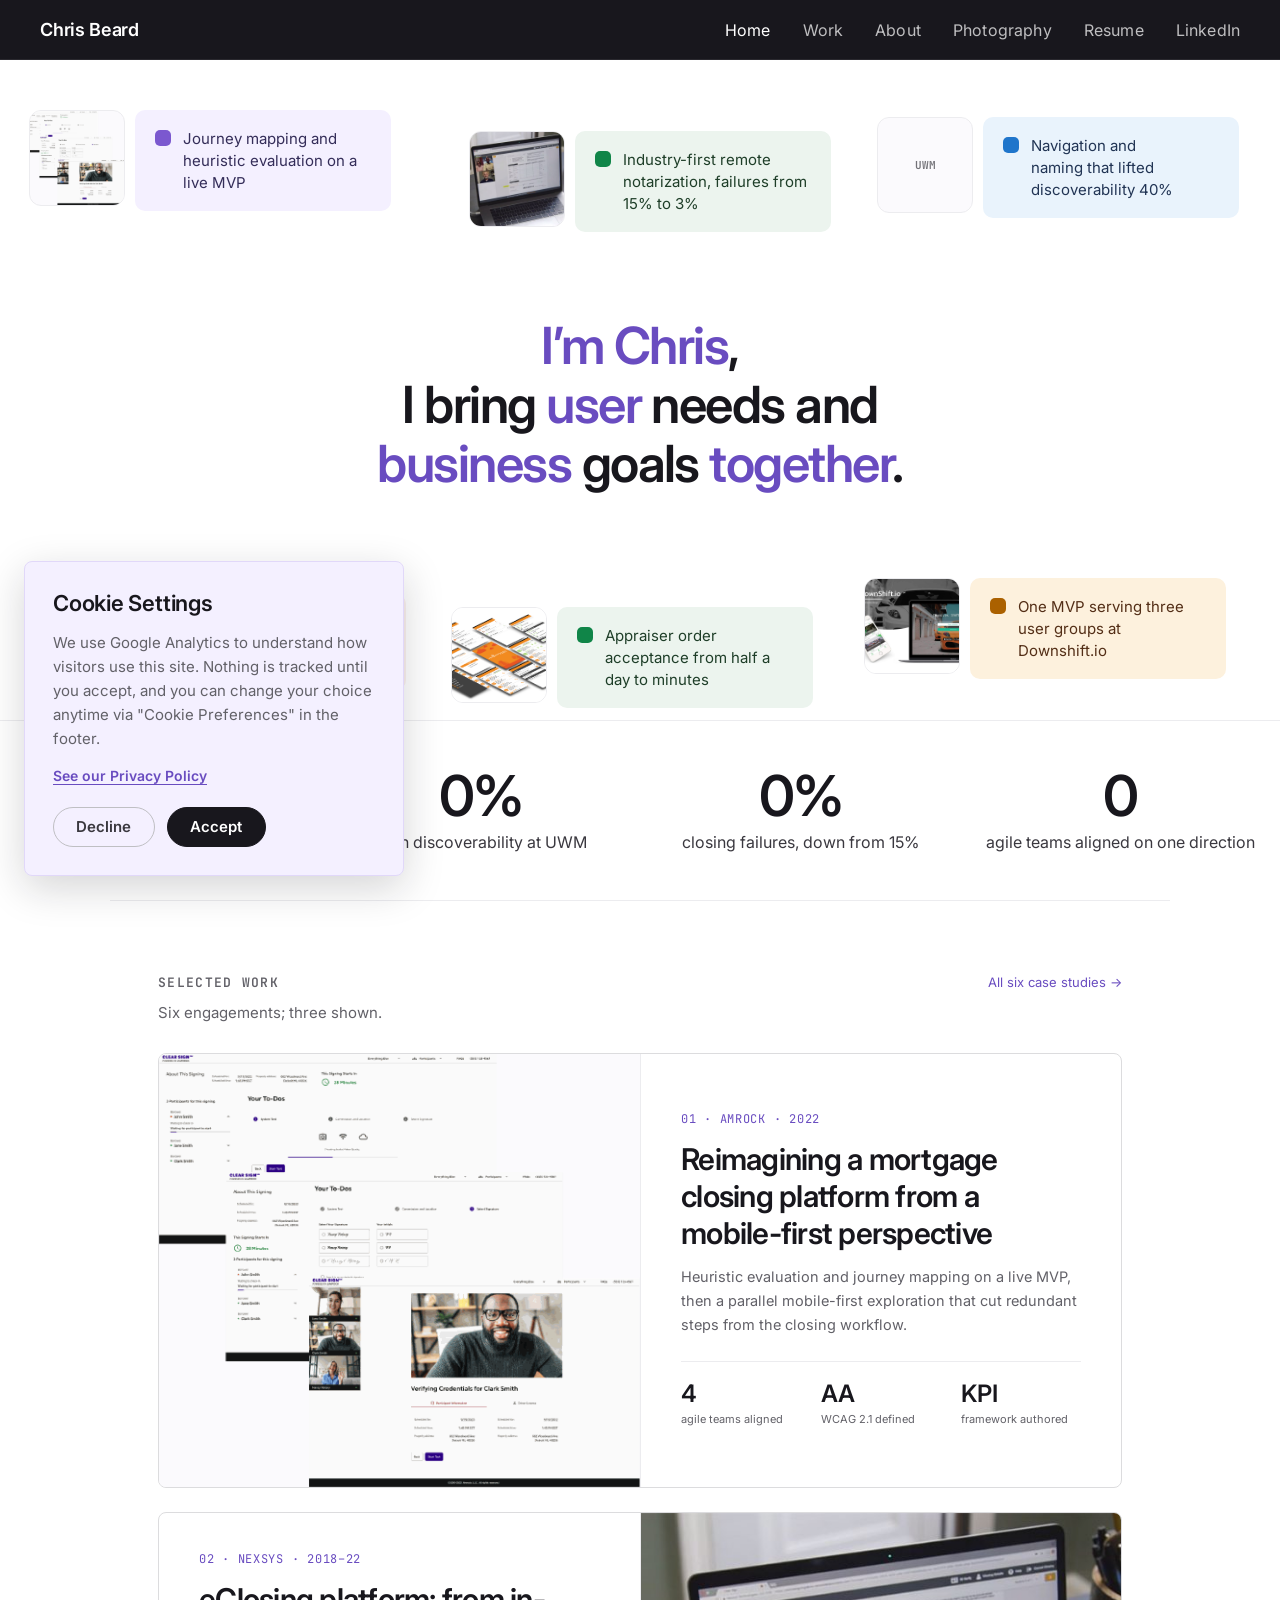
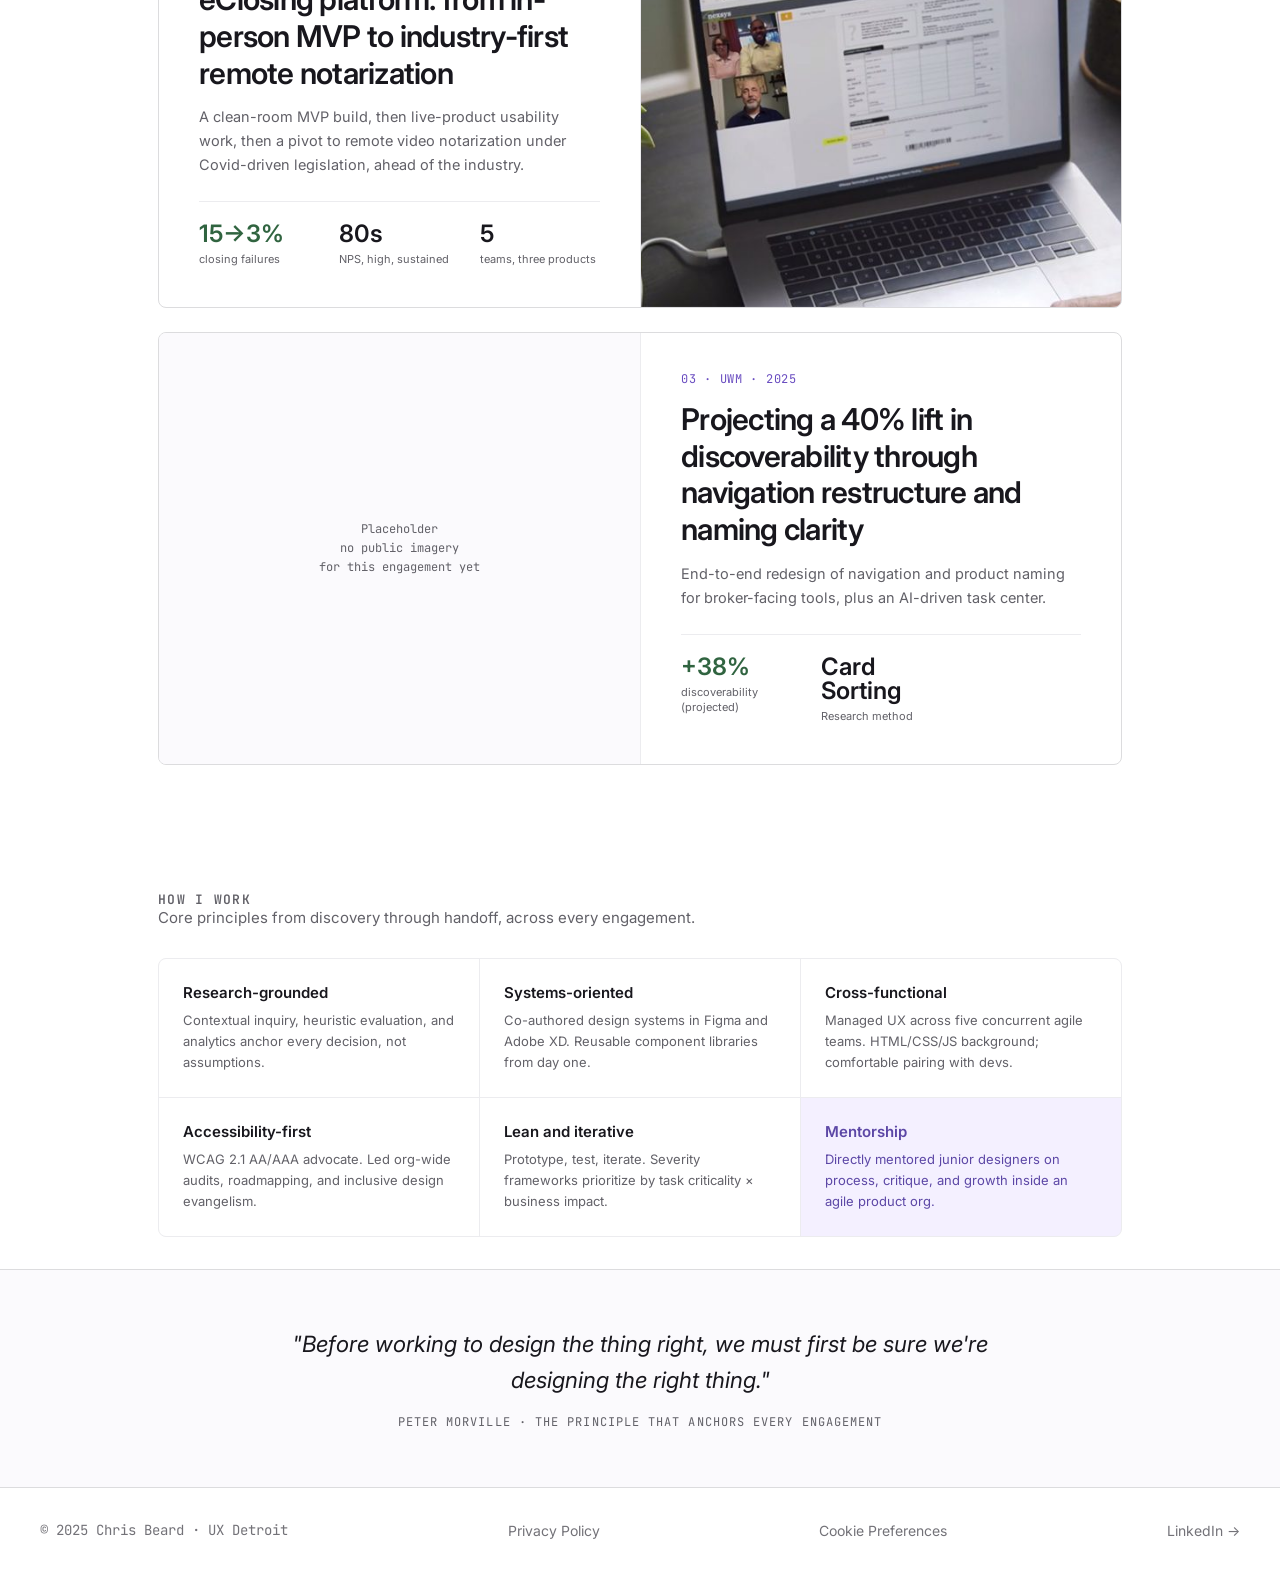
==== commit 774f8aab: "updating text, and homepage layout" ====
--- a/index.html
+++ b/index.html
@@ -51,7 +51,7 @@
   <section class="hs" data-hero-stage>
     <div class="hs-area">
       <div class="hs-text">
-        <h1 class="hs-h1">I design for the real constraints product teams face every day.</h1>
+        <h1 class="hs-h1"><span class="hs-h1-intro"><span class="hs-accent">I’m Chris</span>,</span> I bring <span class="hs-accent">user</span> needs and <span class="hs-accent">business</span> goals <span class="hs-accent">together</span>.</h1>
       </div>
       <div class="hs-row hs-row--top">
         <a class="hs-card hs-tone-purple" href="cs-clearsign.html"><span class="hs-bob"><span class="hs-card-in">
@@ -119,7 +119,7 @@
       <div class="feature-body">
         <p class="feature-index">02 · Nexsys · 2018–22</p>
         <h3 class="feature-title">eClosing platform: from in-person MVP to industry-first remote notarization</h3>
-        <p class="feature-desc">A clean-room MVP build, then live-product usability work, then a pivot to remote video notarization under Covid-driven legislation — ahead of the industry.</p>
+        <p class="feature-desc">A clean-room MVP build, then live-product usability work, then a pivot to remote video notarization under Covid-driven legislation, ahead of the industry.</p>
         <div class="feature-metrics">
           <div><span class="feature-metric-num feature-metric-num--positive">15→<span data-count="3">3</span>%</span><span class="feature-metric-label">closing failures</span></div>
           <div><span class="feature-metric-num">80s</span><span class="feature-metric-label">NPS, high, sustained</span></div>
@@ -152,7 +152,7 @@
     <div class="how-grid">
       <div class="how-cell" data-reveal="0">
         <p class="how-cell-title">Research-grounded</p>
-        <p class="how-cell-desc">Contextual inquiry, heuristic evaluation, and analytics anchor every decision — not assumptions.</p>
+        <p class="how-cell-desc">Contextual inquiry, heuristic evaluation, and analytics anchor every decision, not assumptions.</p>
       </div>
       <div class="how-cell" data-reveal="80">
         <p class="how-cell-title">Systems-oriented</p>
@@ -160,7 +160,7 @@
       </div>
       <div class="how-cell" data-reveal="160">
         <p class="how-cell-title">Cross-functional</p>
-        <p class="how-cell-desc">Managed UX across five concurrent agile teams. HTML/CSS/JS background — comfortable pairing with devs.</p>
+        <p class="how-cell-desc">Managed UX across five concurrent agile teams. HTML/CSS/JS background; comfortable pairing with devs.</p>
       </div>
       <div class="how-cell" data-reveal="0">
         <p class="how-cell-title">Accessibility-first</p>
@@ -179,7 +179,7 @@
 
   <div class="quote-strip">
     <p class="quote-text">"Before working to design the thing right, we must first be sure we're designing the right thing."</p>
-    <p class="quote-attr">— Peter Morville · The principle that anchors every engagement</p>
+    <p class="quote-attr">Peter Morville · The principle that anchors every engagement</p>
   </div>
 </main>
 <footer aria-label="Site footer">
--- a/styles.css
+++ b/styles.css
@@ -335,11 +335,13 @@
      in; hero-stage.js only supplies each card's offset from the centre. */
   .hs { position: relative; display: flex; flex-direction: column; min-height: max(560px, calc(100vh - var(--navh, 60px))); min-height: max(560px, calc(100svh - var(--navh, 60px))); overflow: hidden;
         --hs-thumb: clamp(70px, 13vh, 96px); --hs-box: clamp(200px, 20vw, 330px); --hs-jit: calc(80vh - 60px); }
-  .hs-area { flex: 1; display: flex; flex-direction: column; justify-content: space-between; gap: clamp(20px, 4vh, 40px); padding: clamp(32px, 5.5vh, 64px) 8px 12px; }
+  .hs-area { flex: 1; display: flex; flex-direction: column; justify-content: space-between; gap: clamp(12px, 4vh, 40px); padding: clamp(32px, 5.5vh, 64px) 8px 12px; }
 
   /* The headline comes first in the markup and is ordered between the rows. */
-  .hs-text { order: 2; align-self: center; position: relative; z-index: 4; margin: 0 40px; padding: clamp(18px, 3vh, 32px) clamp(24px, 3vw, 48px); background: var(--bg); border-radius: 24px; }
+  .hs-text { order: 2; align-self: center; position: relative; z-index: 4; margin: 0 40px; padding: clamp(10px, 2vh, 32px) clamp(24px, 3vw, 48px); background: var(--bg); border-radius: 24px; }
   .hs-h1 { max-width: 900px; text-align: center; font-family: var(--font-display); font-size: clamp(1.75rem, min(4vw, 6vh), 3.375rem); line-height: 1.15; letter-spacing: -0.03em; font-weight: var(--gl-weight-bold); color: var(--heading); text-wrap: balance; }
+  .hs-h1-intro { display: block; }
+  .hs-accent { color: var(--accent); }
 
   /* Card tones — each card carries one; the box and dot read from it. */
   .hs-tone-purple { --hs-bg: var(--gl-purple-50); --hs-fg: var(--gl-purple-900); --hs-dot: var(--gl-purple-500); }
@@ -381,7 +383,7 @@
   .hs-stat-label { font-size: clamp(0.8125rem, 1.9vh, 1rem); line-height: 1.35; color: var(--ink); }
 
   /* Short screens get a gentler scatter. */
-  @media (max-height: 820px) {
+  @media (max-height: 960px) {
     .hs { --hs-jit: calc((80vh - 60px) * 0.4); }
   }
   /* Too narrow for three across. Each band becomes a loose triangle: two
@@ -509,13 +511,14 @@
   .book-carousel-btn:disabled:hover { background: var(--bg-card); border-color: var(--border-strong); color: var(--ink); transform: none; box-shadow: none; }
 
   /* ── QUOTE STRIP ── */
-  .quote-strip { background: var(--bg-dark); padding: 3.5rem 2.5rem; text-align: center; }
+  /* Subtle surface; the footer supplies the rule along the bottom. */
+  .quote-strip { background: var(--bg-subtle); border-top: 1px solid var(--border); padding: 3.5rem 2.5rem; text-align: center; }
   .quote-text {
     font-family: var(--font-display); font-size: clamp(1.1rem, 2.5vw, 1.4rem);
-    font-weight: var(--gl-weight-normal); font-style: italic; color: rgba(255,255,255,0.9);
-    max-width: 700px; margin: 0 auto 1rem; line-height: 1.6; opacity: 0.9;
-  }
-  .quote-attr { font-family: var(--font-mono); font-size: 0.75rem; letter-spacing: 0.09em; text-transform: uppercase; color: rgba(255,255,255,0.55); }
+    font-weight: var(--gl-weight-normal); font-style: italic; color: var(--heading);
+    max-width: 700px; margin: 0 auto 1rem; line-height: 1.6;
+  }
+  .quote-attr { font-family: var(--font-mono); font-size: 0.75rem; letter-spacing: 0.09em; text-transform: uppercase; color: var(--ink-2); }
 
   /* ── FOOTER ── */
   footer { border-top: 1px solid var(--border); padding: 2rem 2.5rem; }
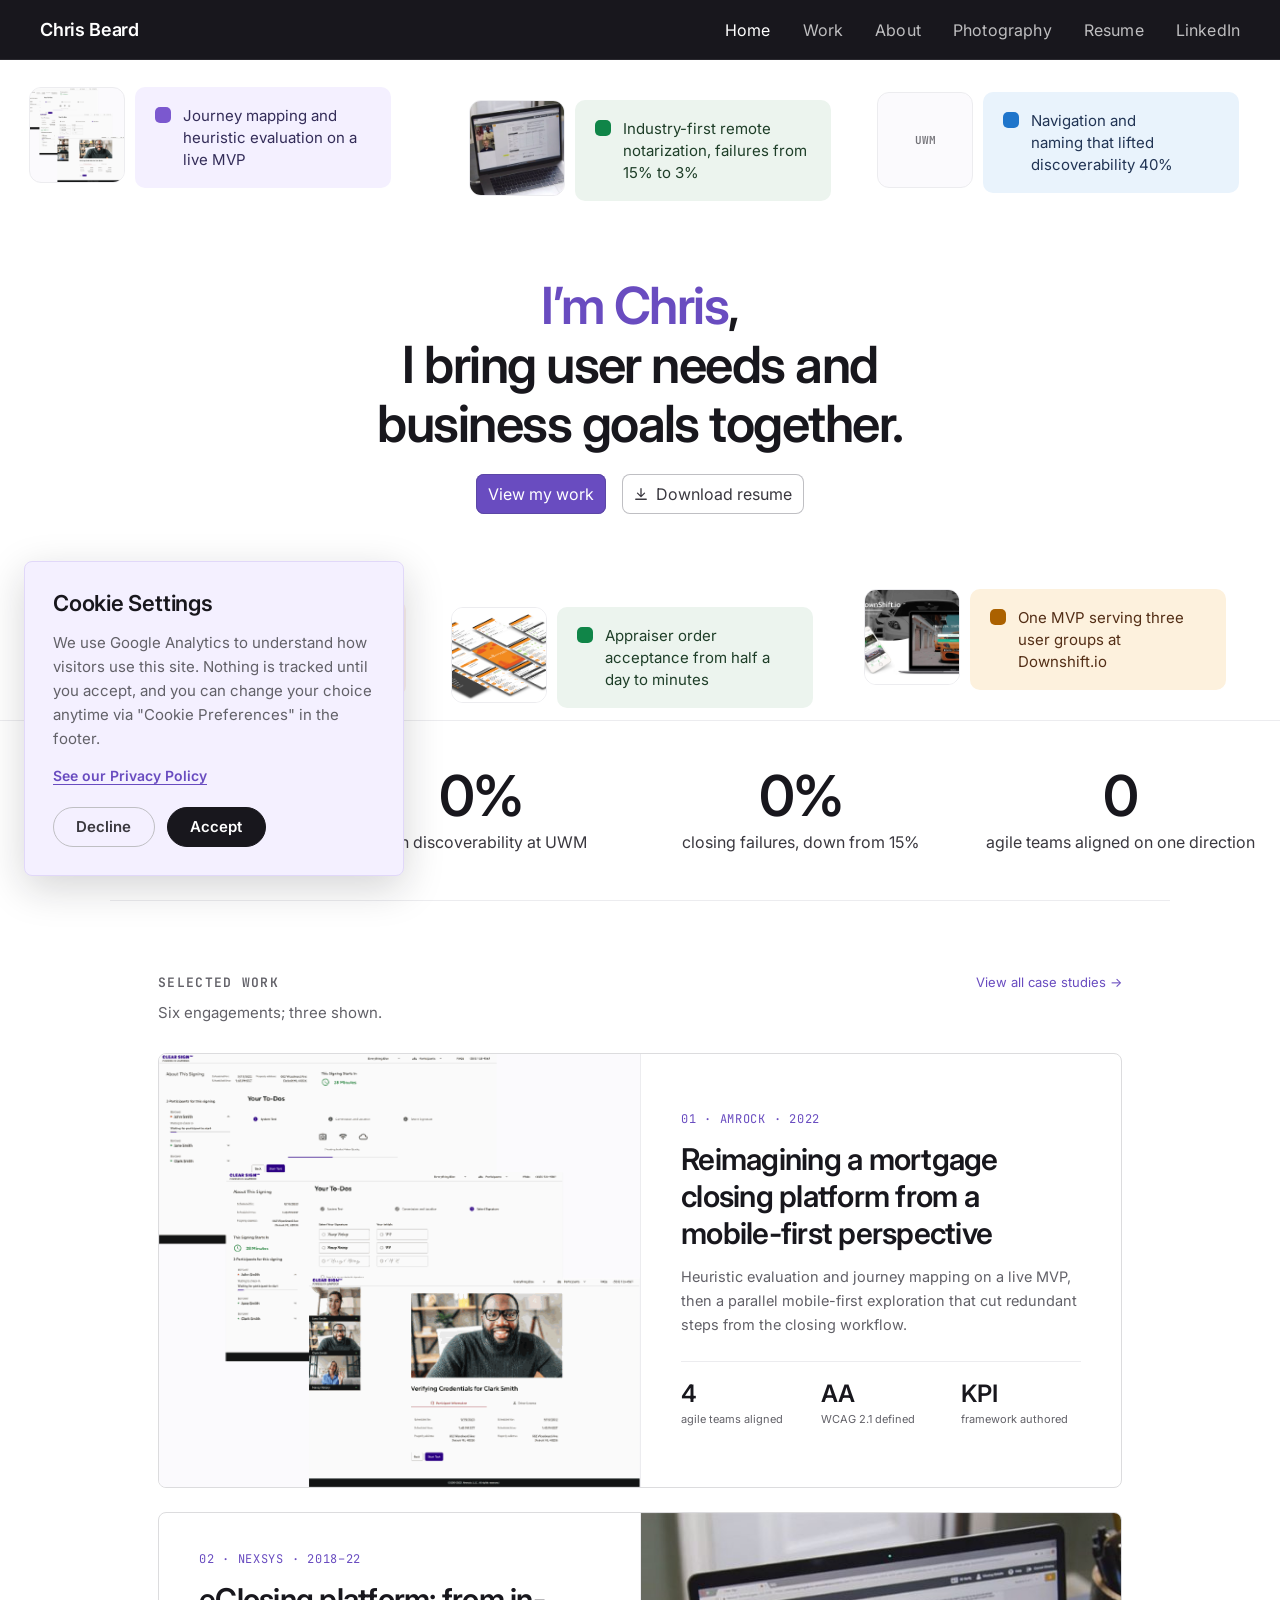
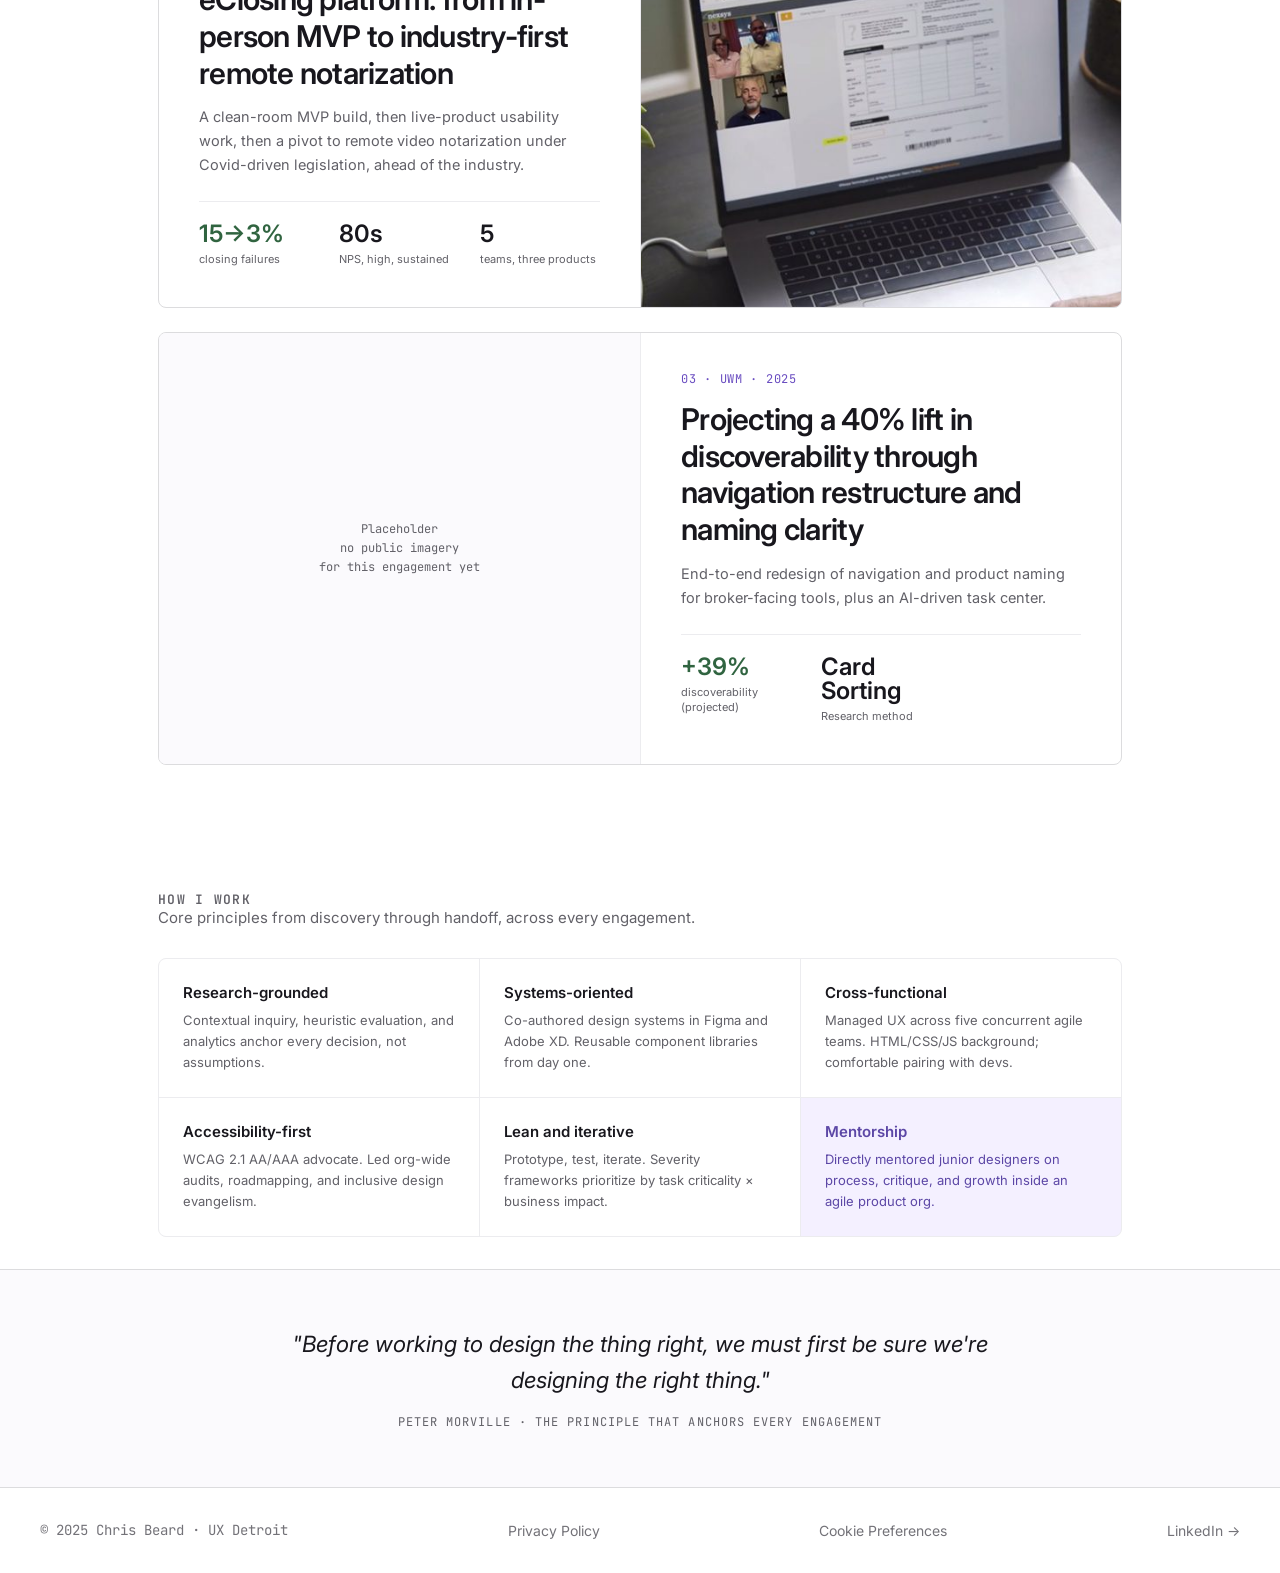
==== commit 23f2cc34: "homepage updates, added work and resume buttons" ====
--- a/index.html
+++ b/index.html
@@ -51,7 +51,14 @@
   <section class="hs" data-hero-stage>
     <div class="hs-area">
       <div class="hs-text">
-        <h1 class="hs-h1"><span class="hs-h1-intro"><span class="hs-accent">I’m Chris</span>,</span> I bring <span class="hs-accent">user</span> needs and <span class="hs-accent">business</span> goals <span class="hs-accent">together</span>.</h1>
+        <h1 class="hs-h1"><span class="hs-h1-intro"><span class="hs-accent">I’m Chris</span>,</span> I bring user needs and business goals together.</h1>
+        <div class="hs-actions">
+          <a class="btn-primary" href="work.html">View my work</a>
+          <a class="btn-ghost" href="https://cdn.prod.website-files.com/657235eab95ad436f5d0ef59/69a52b93fa507fe3a2e2536a_Chris_Beard_Public_Resume.pdf" target="_blank" rel="noopener">
+            <svg width="14" height="14" viewBox="0 0 16 16" fill="none" aria-hidden="true"><path d="M2 14h12M8 2v8M4 7l4 4 4-4" stroke="currentColor" stroke-width="1.5" stroke-linecap="round" stroke-linejoin="round"/></svg>
+            Download resume
+          </a>
+        </div>
       </div>
       <div class="hs-row hs-row--top">
         <a class="hs-card hs-tone-purple" href="cs-clearsign.html"><span class="hs-bob"><span class="hs-card-in">
@@ -95,7 +102,7 @@
   <section class="home-section home-section--ruled">
     <div class="section-head" data-reveal="0">
       <h2 class="section-kicker">Selected work</h2>
-      <a class="section-head-link" href="work.html">All six case studies →</a>
+      <a class="section-head-link" href="work.html">View all case studies →</a>
     </div>
     <p class="section-note" data-reveal="60">Six engagements; three shown.</p>
 
@@ -178,8 +185,8 @@
   </section>
 
   <div class="quote-strip">
-    <p class="quote-text">"Before working to design the thing right, we must first be sure we're designing the right thing."</p>
-    <p class="quote-attr">Peter Morville · The principle that anchors every engagement</p>
+    <p class="quote-text" data-reveal="0">"Before working to design the thing right, we must first be sure we're designing the right thing."</p>
+    <p class="quote-attr" data-reveal="120">Peter Morville · The principle that anchors every engagement</p>
   </div>
 </main>
 <footer aria-label="Site footer">
--- a/styles.css
+++ b/styles.css
@@ -10,6 +10,7 @@
     --gl-neutral-50:  #ececef;
     --gl-neutral-100: #dcdcde;
     --gl-neutral-200: #bfbfc3;
+    --gl-neutral-400: #89888d;
     --gl-neutral-500: #737278;
     --gl-neutral-600: #626168;
     --gl-neutral-800: #3a383f;
@@ -21,6 +22,7 @@
     --gl-purple-500: #7b58cf;
     --gl-purple-600: #694cc0;
     --gl-purple-700: #5c47a6;
+    --gl-purple-800: #493c83;
     --gl-purple-900: #342d59;
 
     --gl-green-50:  #ecf4ee;   --gl-green-100: #c3e6cd;
@@ -211,22 +213,24 @@
     line-height: 1.6; margin-bottom: 2.5rem; font-weight: var(--gl-weight-normal);
   }
   .hero-actions { display: flex; align-items: center; gap: 1.25rem; flex-wrap: wrap; margin-bottom: 4rem; }
-  .btn-primary {
-    background: var(--accent); color: #ffffff; padding: 0.75rem 1.75rem;
-    border-radius: var(--radius); font-size: 1rem; font-weight: var(--gl-weight-bold);
-    text-decoration: none; letter-spacing: 0.01em;
-    transition: background var(--transition), transform var(--transition);
-    cursor: pointer; border: none; display: inline-block;
-  }
-  .btn-primary:hover { background: var(--accent-hover); transform: translateY(-1px); }
-  .btn-ghost {
-    color: var(--ink-2); font-size: 1rem; text-decoration: none;
-    display: flex; align-items: center; gap: 0.5rem;
-    transition: color var(--transition), background var(--transition);
-    cursor: pointer; border: 1px solid var(--border); background: transparent;
-    padding: 0.4rem 0.75rem; border-radius: var(--radius);
-  }
-  .btn-ghost:hover { color: var(--accent); border-color: var(--accent); background: var(--accent-2-light); border-radius: var(--radius); }
+  /* Pajamas buttons: confirm (primary) and default (secondary). Regular
+     weight, 12px side padding, a 1px inset border, and the system's state
+     steps — hover one step darker, active two — on a 100ms linear
+     transition. Sized one step up from Pajamas' 32px medium, as page CTAs.
+     Purple stands in for Pajamas' confirm blue, as it does site-wide. */
+  .btn-primary, .btn-ghost {
+    display: inline-flex; align-items: center; justify-content: center; gap: 0.5rem;
+    padding: 0.625rem 0.75rem; border: 0; border-radius: var(--radius-lg);
+    font-family: inherit; font-size: 1rem; line-height: 1.25rem; font-weight: var(--gl-weight-normal);
+    text-decoration: none; cursor: pointer;
+    transition: color 100ms linear, background-color 100ms linear, box-shadow 100ms linear;
+  }
+  .btn-primary { background: var(--gl-purple-600); color: var(--gl-neutral-0); box-shadow: inset 0 0 0 1px var(--gl-purple-700); }
+  .btn-primary:hover  { background: var(--gl-purple-700); box-shadow: inset 0 0 0 1px var(--gl-purple-900); }
+  .btn-primary:active { background: var(--gl-purple-800); box-shadow: inset 0 0 0 1px var(--gl-purple-900); }
+  .btn-ghost { background: var(--gl-neutral-0); color: var(--gl-neutral-800); box-shadow: inset 0 0 0 1px var(--gl-neutral-200); }
+  .btn-ghost:hover  { background: var(--gl-neutral-50);  box-shadow: inset 0 0 0 1px var(--gl-neutral-400); }
+  .btn-ghost:active { background: var(--gl-neutral-100); box-shadow: inset 0 0 0 1px var(--gl-neutral-600); }
   .hero-with-portrait { display: grid; grid-template-columns: 1.1fr 0.9fr; gap: 3rem; align-items: center; }
   .hero-with-portrait .hero-actions { margin-bottom: 0; }
   .hero-portrait { width: 100%; aspect-ratio: 3 / 4; border-radius: var(--radius-lg); overflow: hidden; }
@@ -335,13 +339,14 @@
      in; hero-stage.js only supplies each card's offset from the centre. */
   .hs { position: relative; display: flex; flex-direction: column; min-height: max(560px, calc(100vh - var(--navh, 60px))); min-height: max(560px, calc(100svh - var(--navh, 60px))); overflow: hidden;
         --hs-thumb: clamp(70px, 13vh, 96px); --hs-box: clamp(200px, 20vw, 330px); --hs-jit: calc(80vh - 60px); }
-  .hs-area { flex: 1; display: flex; flex-direction: column; justify-content: space-between; gap: clamp(12px, 4vh, 40px); padding: clamp(32px, 5.5vh, 64px) 8px 12px; }
+  .hs-area { flex: 1; display: flex; flex-direction: column; justify-content: space-between; gap: clamp(12px, 2.5vh, 40px); padding: clamp(16px, 3vh, 64px) 8px 12px; }
 
   /* The headline comes first in the markup and is ordered between the rows. */
-  .hs-text { order: 2; align-self: center; position: relative; z-index: 4; margin: 0 40px; padding: clamp(10px, 2vh, 32px) clamp(24px, 3vw, 48px); background: var(--bg); border-radius: 24px; }
+  .hs-text { order: 2; align-self: center; position: relative; z-index: 4; display: flex; flex-direction: column; align-items: center; gap: clamp(12px, 2.4vh, 24px); margin: 0 40px; padding: clamp(4px, 1.2vh, 32px) clamp(24px, 3vw, 48px); background: var(--bg); border-radius: 24px; }
   .hs-h1 { max-width: 900px; text-align: center; font-family: var(--font-display); font-size: clamp(1.75rem, min(4vw, 6vh), 3.375rem); line-height: 1.15; letter-spacing: -0.03em; font-weight: var(--gl-weight-bold); color: var(--heading); text-wrap: balance; }
   .hs-h1-intro { display: block; }
   .hs-accent { color: var(--accent); }
+  .hs-actions { display: flex; flex-wrap: wrap; justify-content: center; gap: 1rem; }
 
   /* Card tones — each card carries one; the box and dot read from it. */
   .hs-tone-purple { --hs-bg: var(--gl-purple-50); --hs-fg: var(--gl-purple-900); --hs-dot: var(--gl-purple-500); }
@@ -367,8 +372,10 @@
   .hs-row--bottom .hs-card:nth-child(2) { --i: 4; --xo: 0.35; --yj: 0; }
   .hs-row--bottom .hs-card:nth-child(3) { --i: 5; --xo: 0.1;  --yj: 0.11; }
   .hs-bob { display: flex; }
-  .hs-card-in { display: flex; flex: 1; gap: 10px; min-width: 0; transition: transform 160ms linear; }
-  .hs-card:hover .hs-card-in { transform: translateY(-3px); }
+  /* Hover lifts the card, rings it in its own tone and drops the same soft
+     shadow the site's other cards use. */
+  .hs-card-in { display: flex; flex: 1; gap: 10px; min-width: 0; border-radius: 12px; outline: 2px solid transparent; outline-offset: 5px; transition: transform 160ms linear, outline-color 160ms linear, box-shadow 160ms linear; }
+  .hs-card:hover .hs-card-in { transform: translateY(-3px); outline-color: var(--hs-dot); box-shadow: 0 8px 24px rgba(5,5,6,0.08); }
   .hs-thumb { flex: none; width: var(--hs-thumb); height: var(--hs-thumb); border-radius: 12px; overflow: hidden; background: var(--bg-subtle); border: 1px solid var(--gl-neutral-50); }
   .hs-thumb img { width: 100%; height: 100%; object-fit: cover; display: block; }
   .hs-thumb--contain img { object-fit: contain; padding: 14%; }
@@ -384,7 +391,7 @@
 
   /* Short screens get a gentler scatter. */
   @media (max-height: 960px) {
-    .hs { --hs-jit: calc((80vh - 60px) * 0.4); }
+    .hs { --hs-jit: calc((80vh - 60px) * 0.25); }
   }
   /* Too narrow for three across. Each band becomes a loose triangle: two
      cards pushed to opposite edges at different heights, and the third on
@@ -411,6 +418,7 @@
   @keyframes hsRise  { from { opacity: 0; transform: translateY(24px); } to { opacity: 1; transform: none; } }
   @keyframes hsBob   { 0%, 100% { transform: translateY(0); } 50% { transform: translateY(-8px); } }
   .js .hs-h1 { animation: fadeUp 600ms linear both; }
+  .js .hs-actions { animation: fadeUp 600ms linear 200ms both; }
   .js .hs-card { --d: calc(700ms + var(--i) * 140ms); animation: hsBurst 1100ms cubic-bezier(0.2,0.75,0.25,1) var(--d) both, hsShow 300ms linear var(--d) both; }
   .js .hs-bob { animation: hsBob calc(5s + var(--i) * 0.6s) ease-in-out calc(var(--i) * -0.9s) infinite; }
   /* The headline's glow hides the cards while they're still behind it; it
@@ -961,7 +969,9 @@
        stats in a 2×2 grid. Taller than one screen on most phones. */
     .hs { --hs-thumb: 60px; }
     .hs-area { padding: 1.5rem 1.25rem; gap: 1.5rem; }
-    .hs-text { padding: 0.5rem 0; }
+    .hs-text { padding: 0.5rem 0; align-self: stretch; }
+    .hs-actions { width: 100%; flex-direction: column; gap: 0.625rem; }
+    .hs-actions > * { text-align: center; }
     .hs-row { grid-template-columns: minmax(0, 1fr); gap: 0.625rem; }
     .hs-row .hs-card:nth-child(n) { grid-column: auto; justify-self: stretch; width: auto; margin: 0; }
     .hs-box { gap: 10px; padding: 12px 14px; font-size: 0.875rem; }
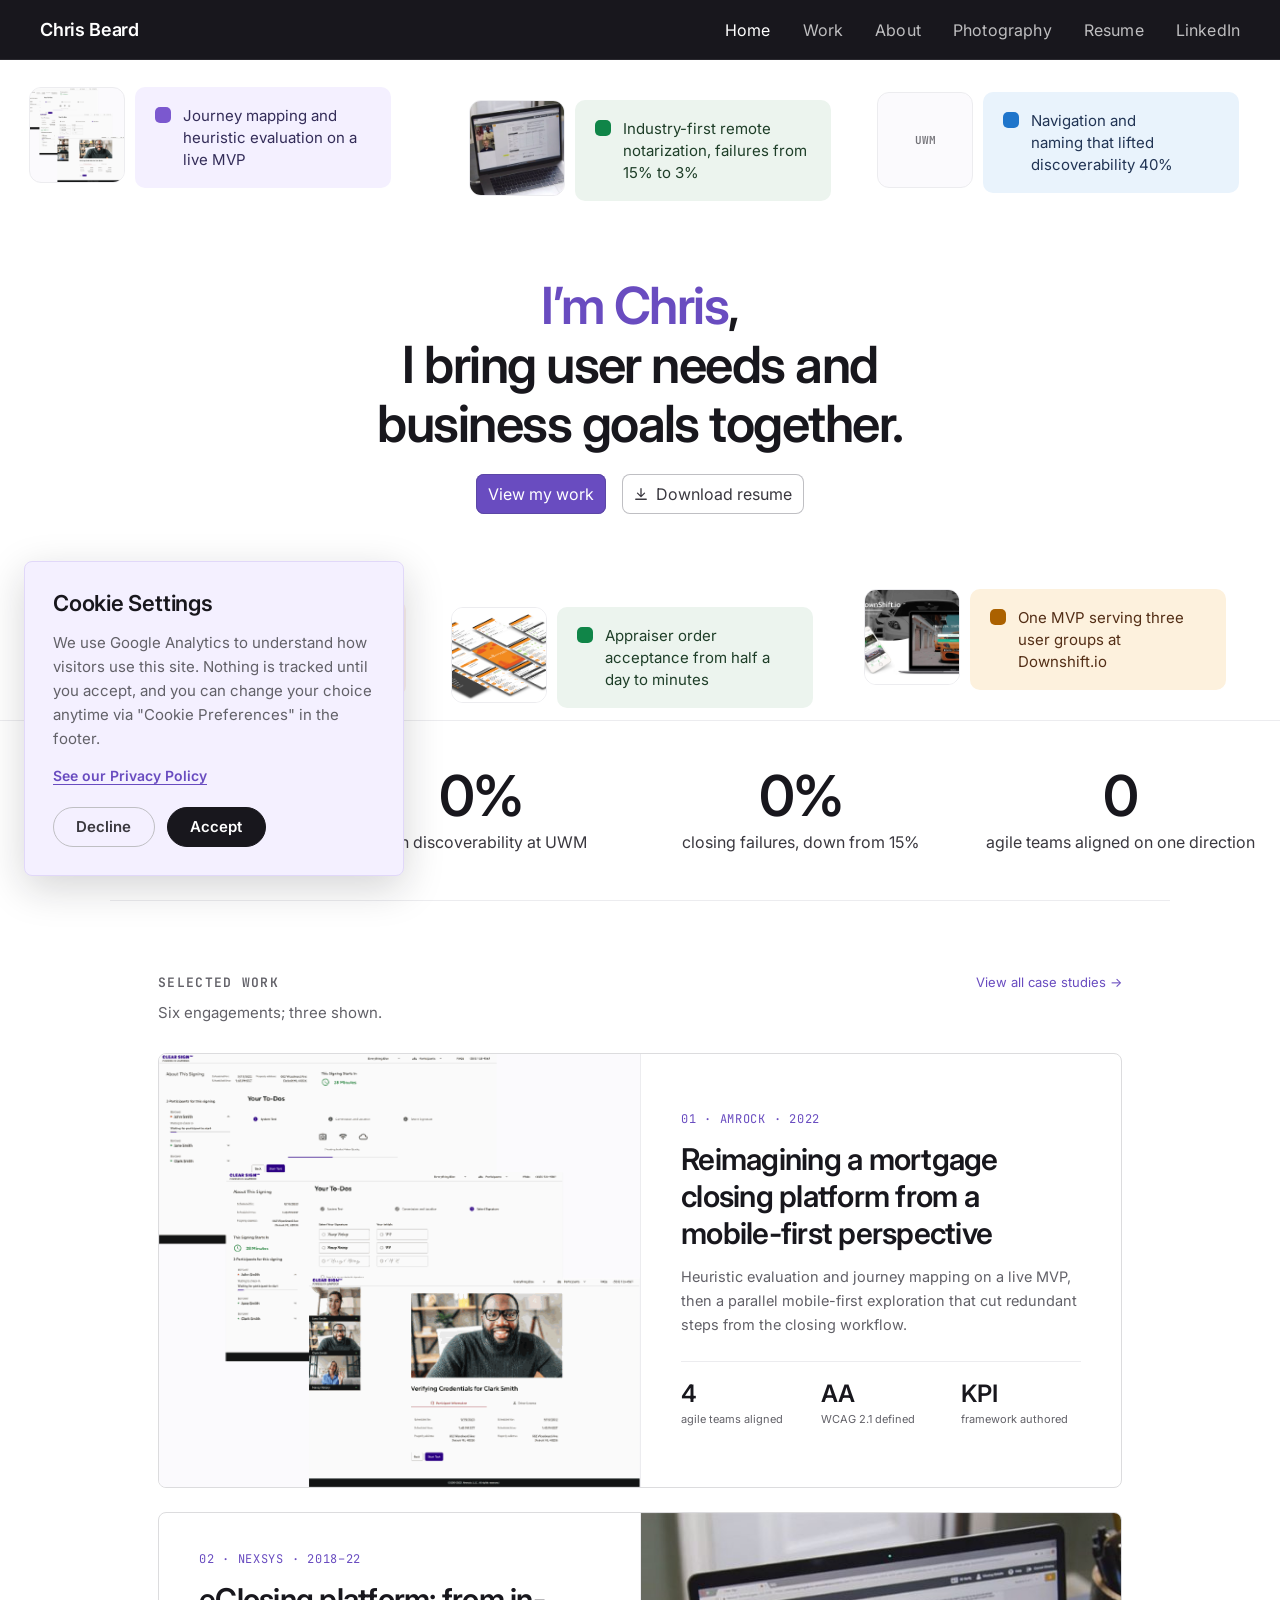
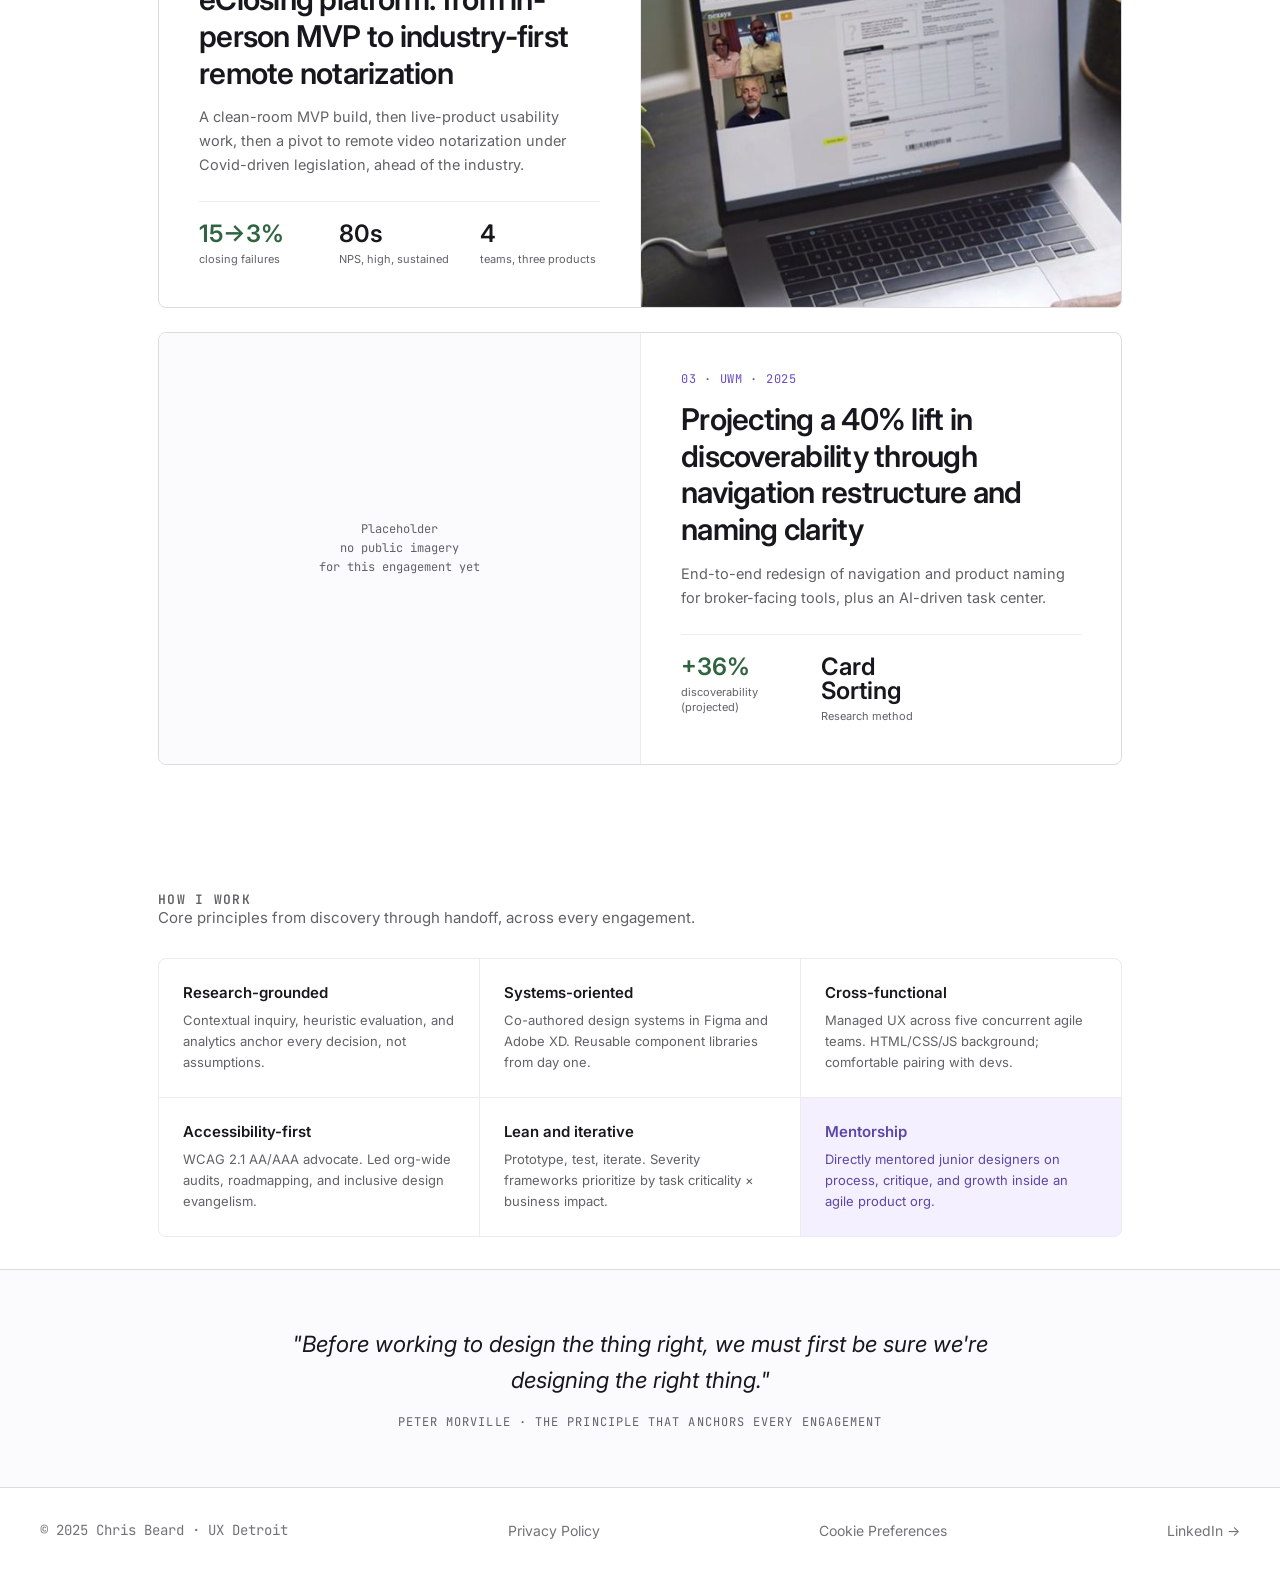
==== commit 04bdad34: "added favicon" ====
--- a/index.html
+++ b/index.html
@@ -16,6 +16,9 @@
   gtag('config', 'G-MFQD566YZS');
 </script>
 <title>Chris Beard, UX Designer</title>
+<link rel="icon" href="favicon.svg" type="image/svg+xml">
+<link rel="icon" href="favicon-32.png" type="image/png" sizes="32x32">
+<link rel="apple-touch-icon" href="apple-touch-icon.png">
 <link rel="preconnect" href="https://fonts.googleapis.com">
 <link rel="preconnect" href="https://fonts.gstatic.com" crossorigin>
 <link href="https://fonts.googleapis.com/css2?family=Inter:ital,wght@0,400;0,600;1,400;1,600&family=JetBrains+Mono:ital,wght@0,400;0,600;1,400&display=swap" rel="stylesheet">
